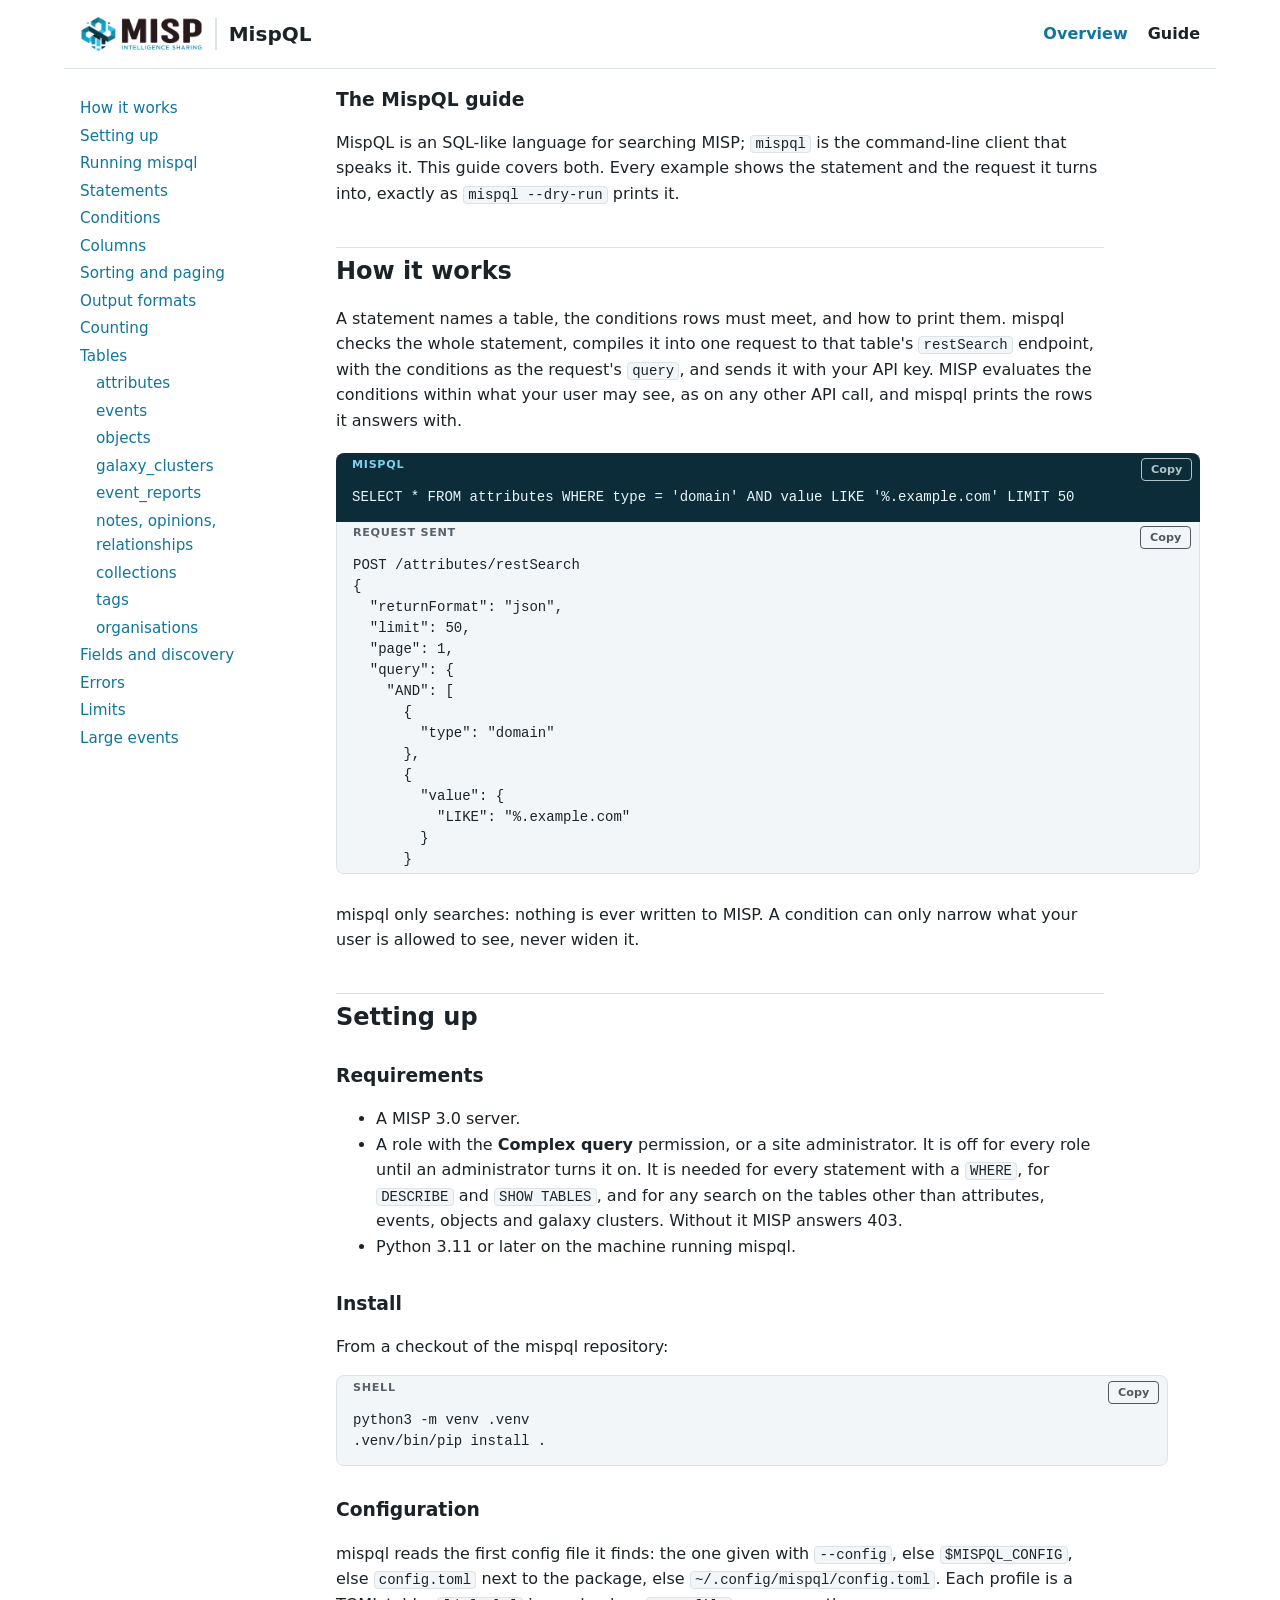
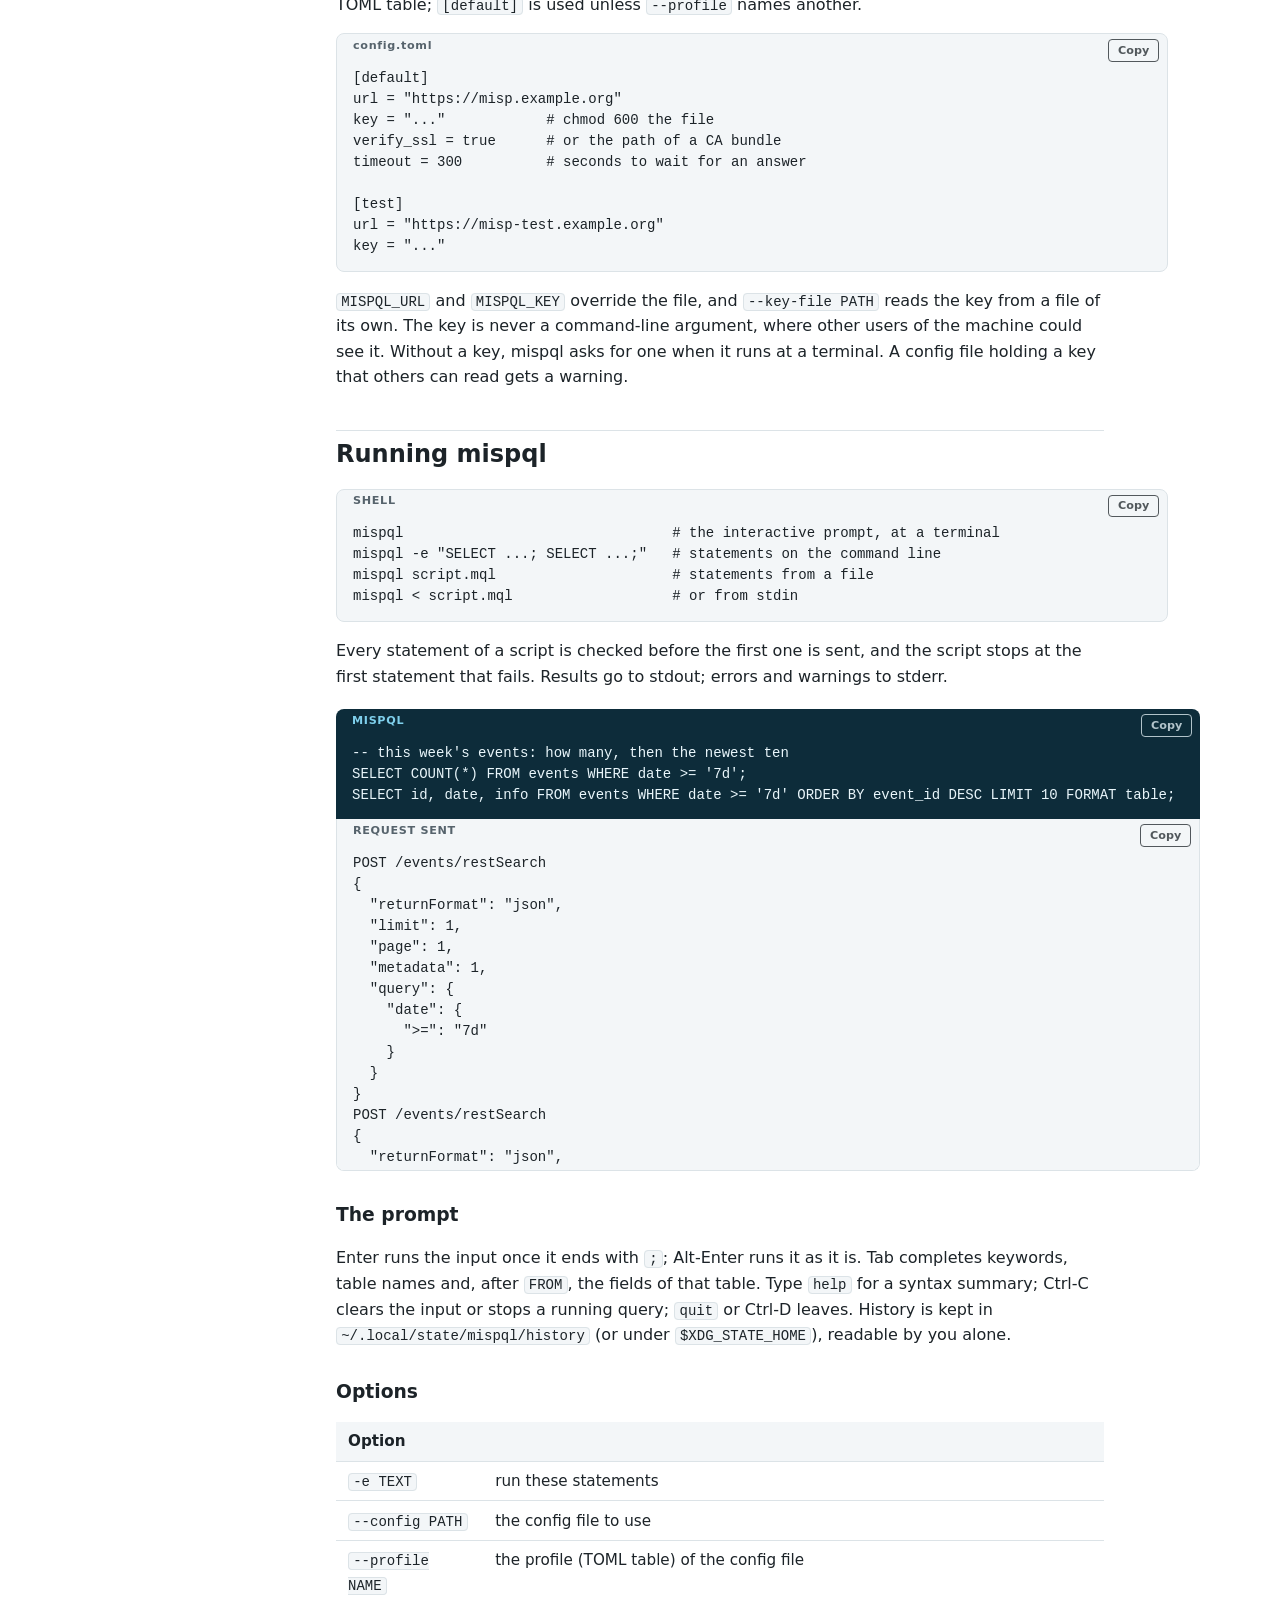
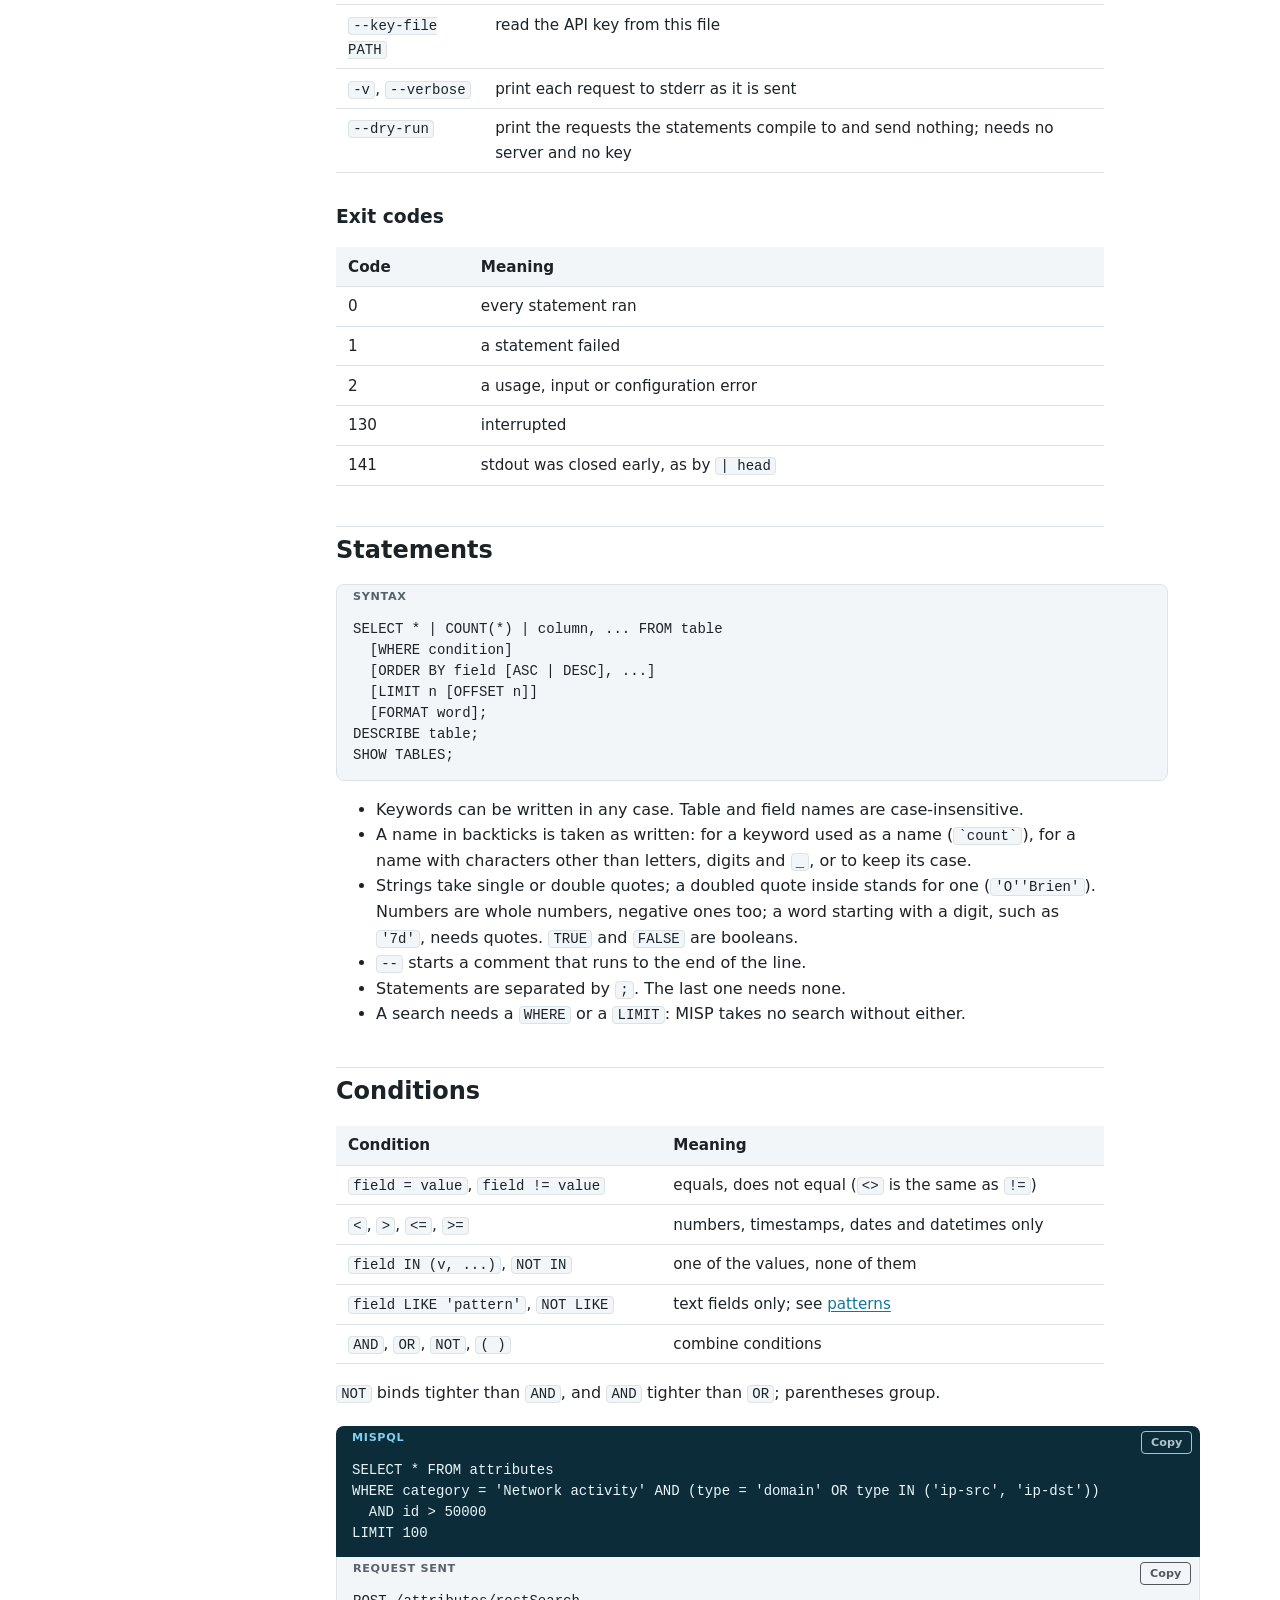
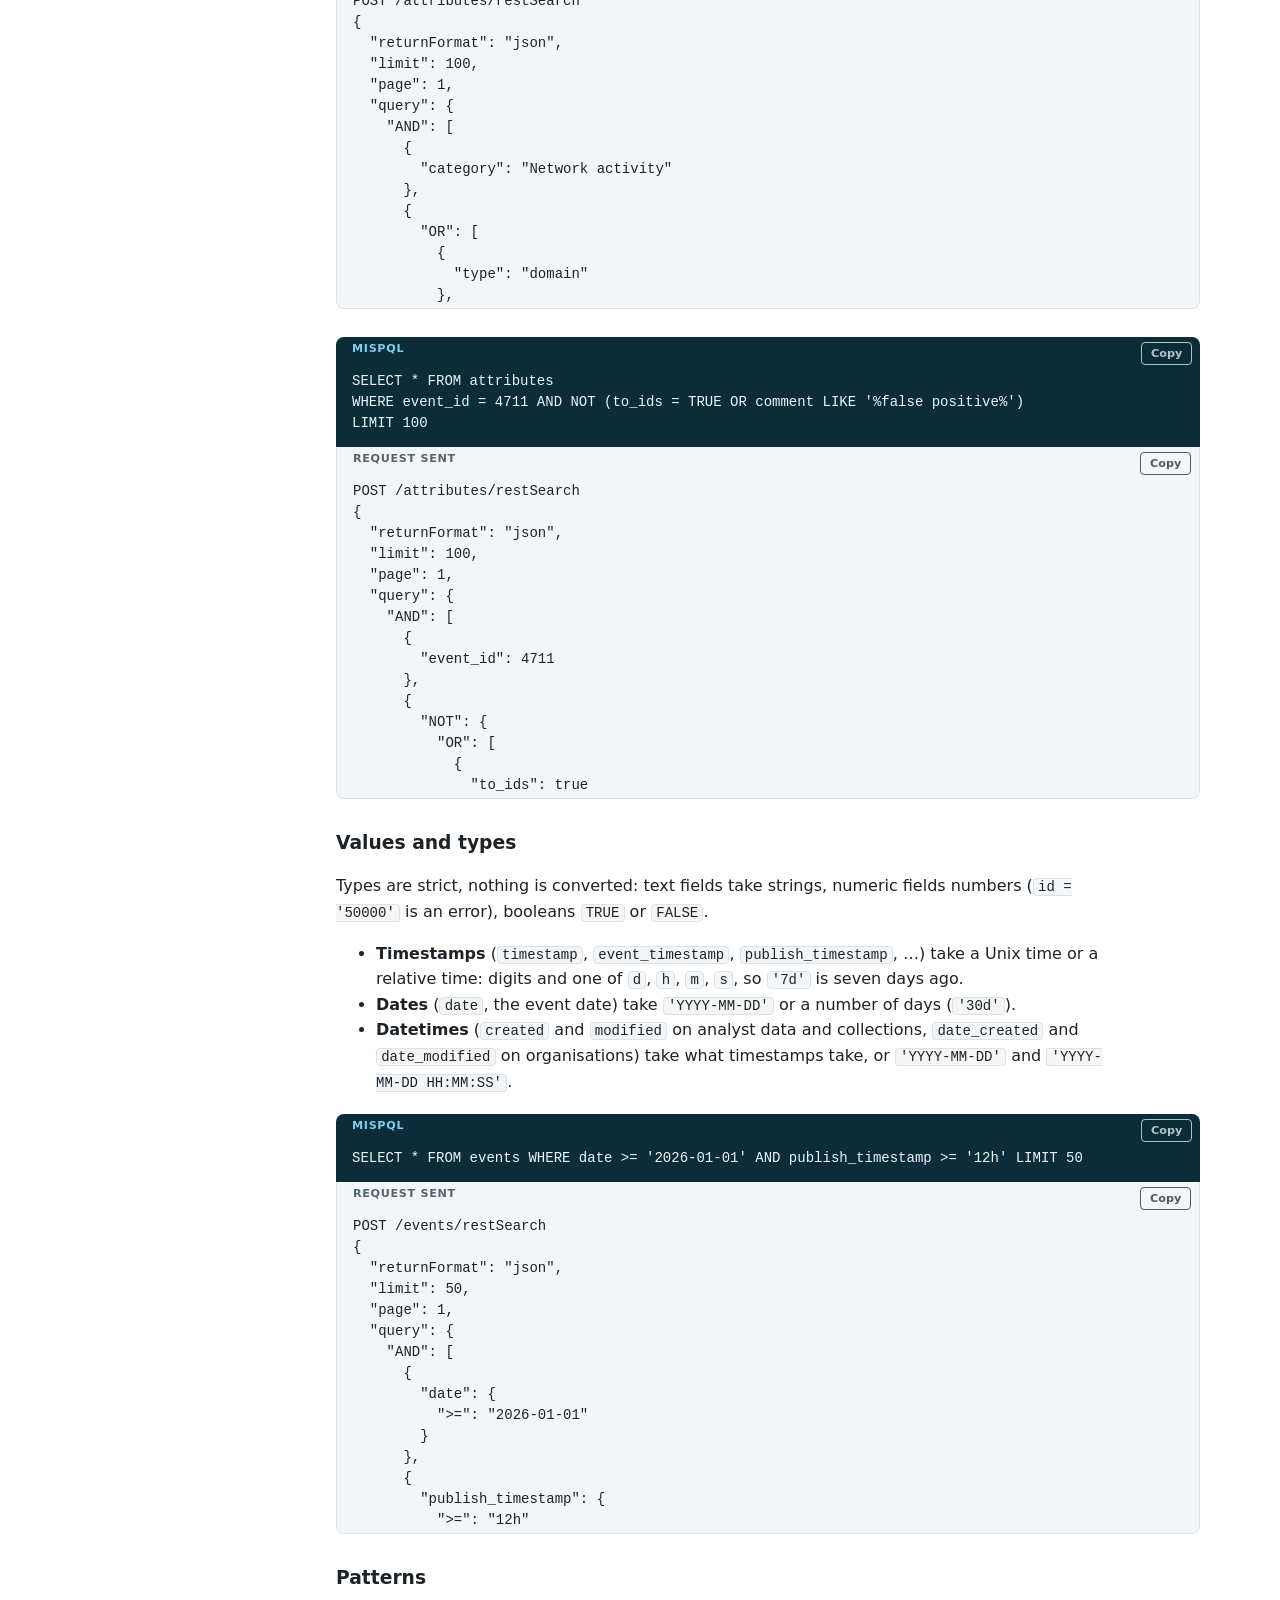
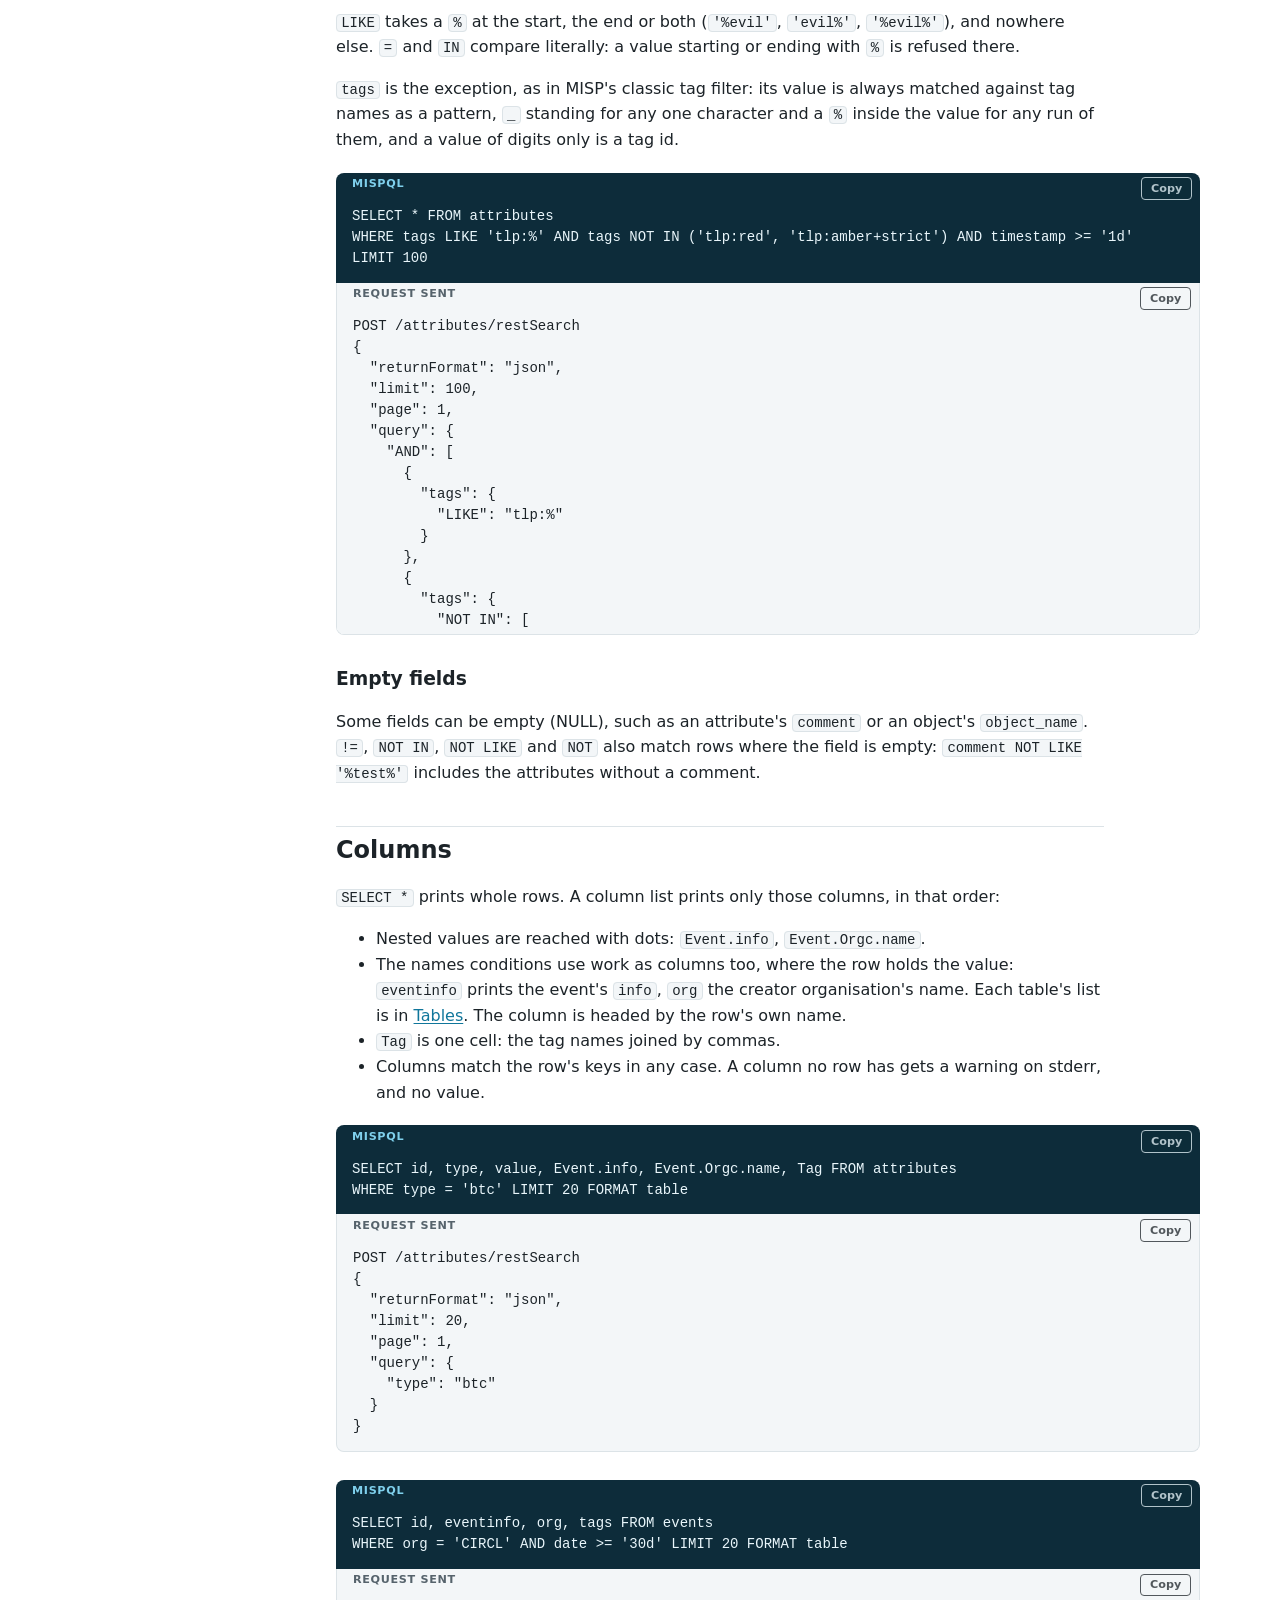
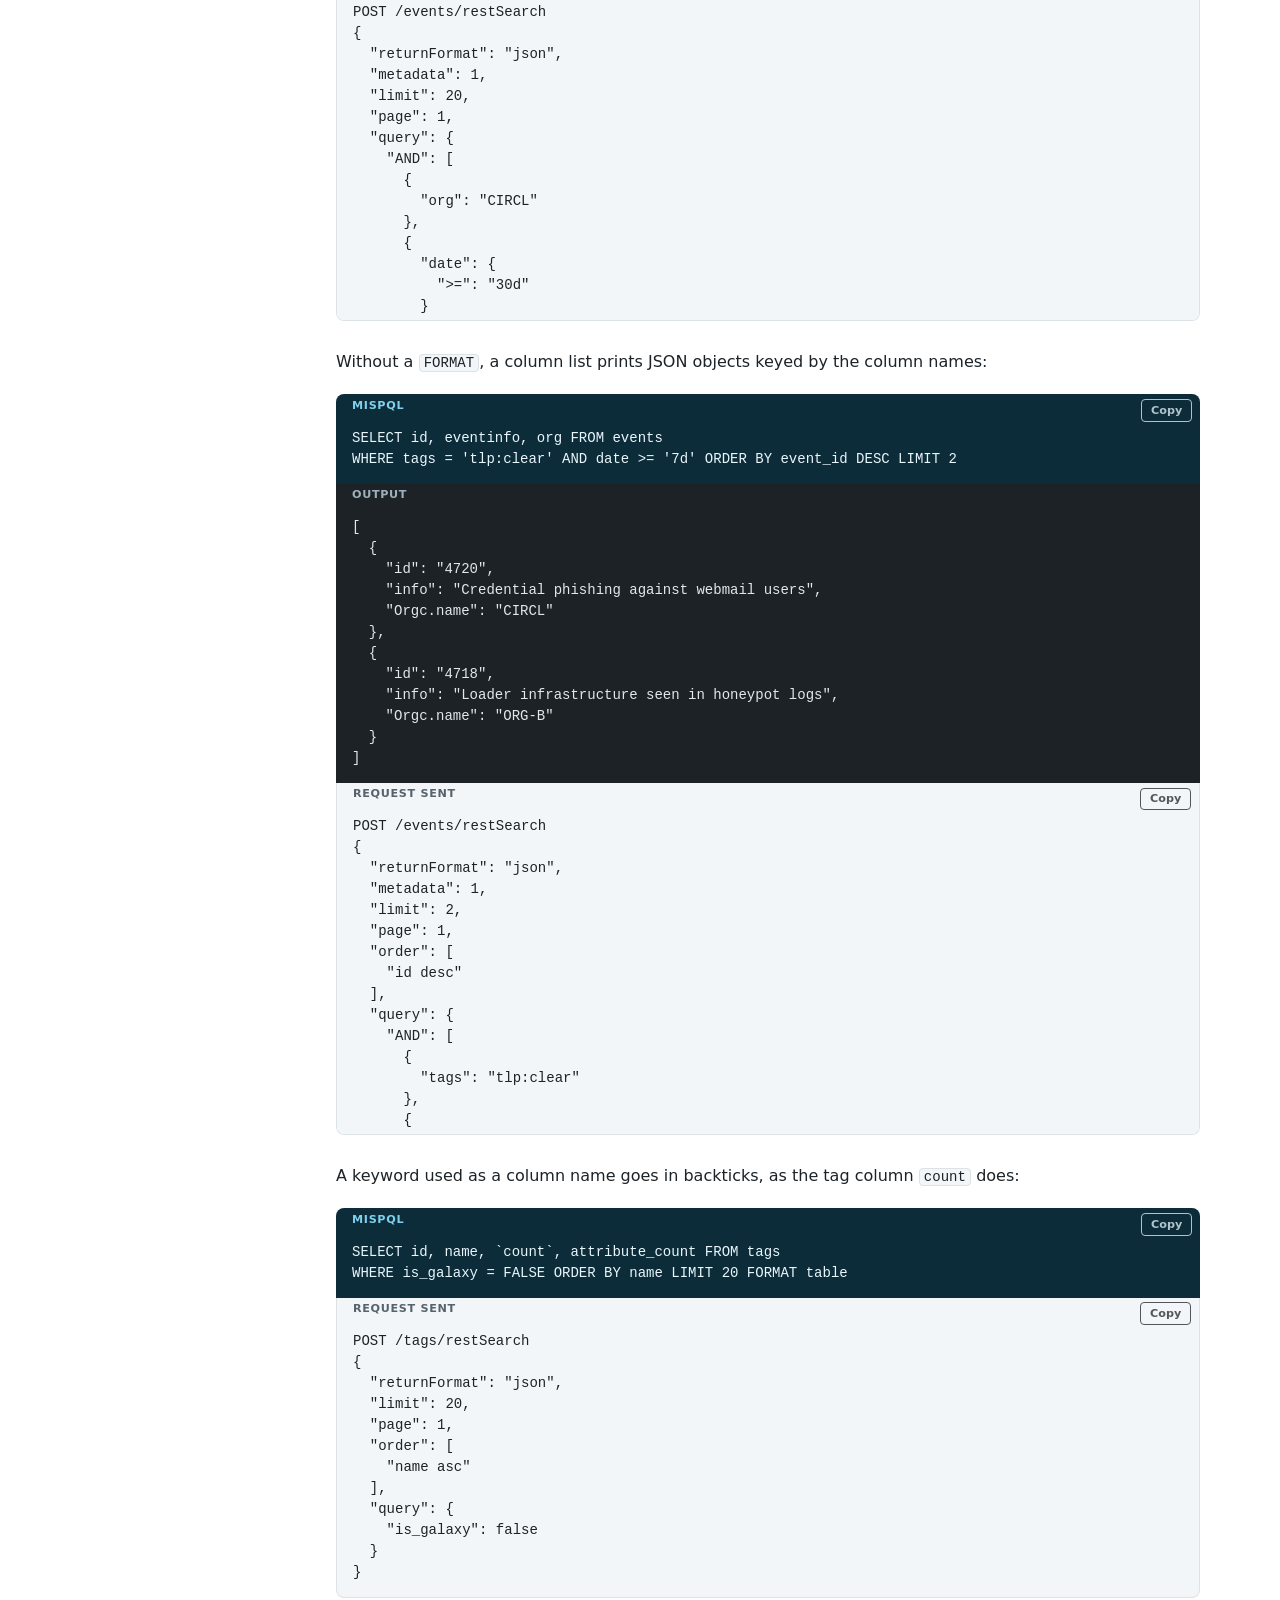
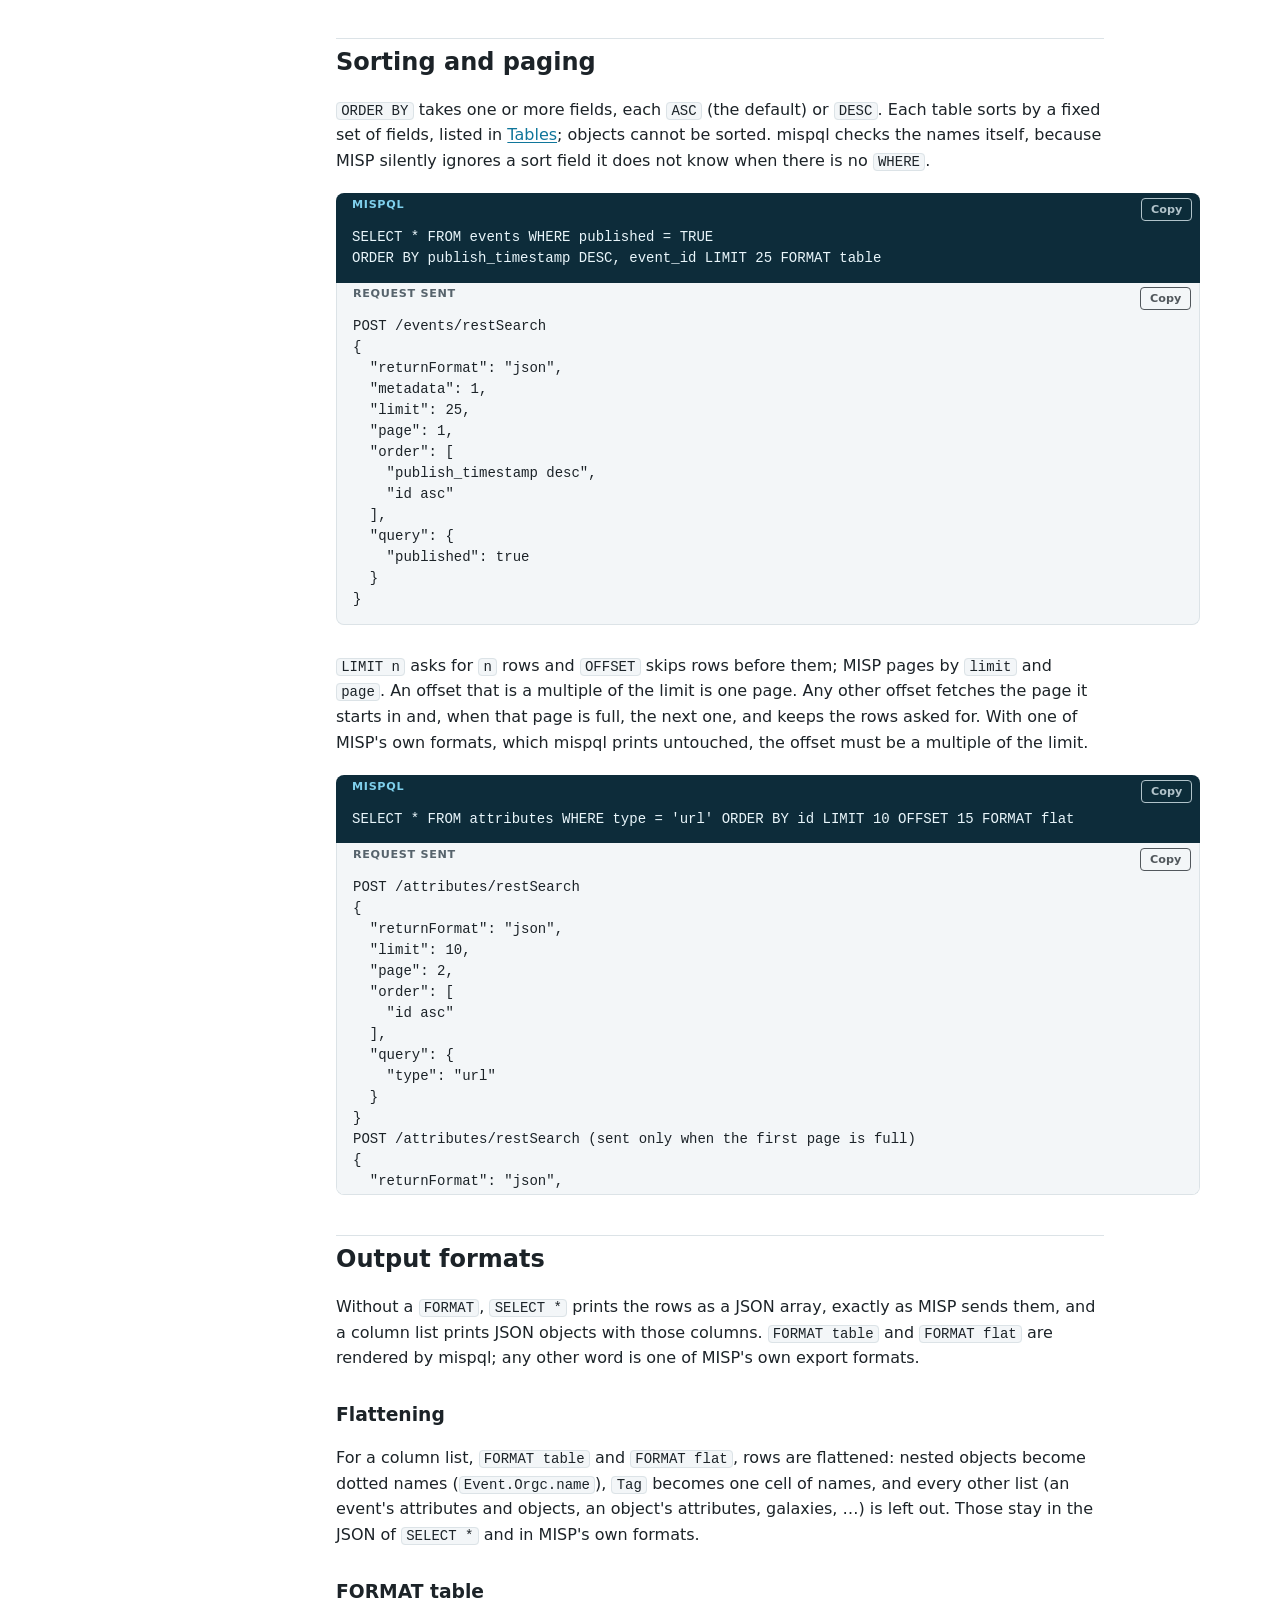
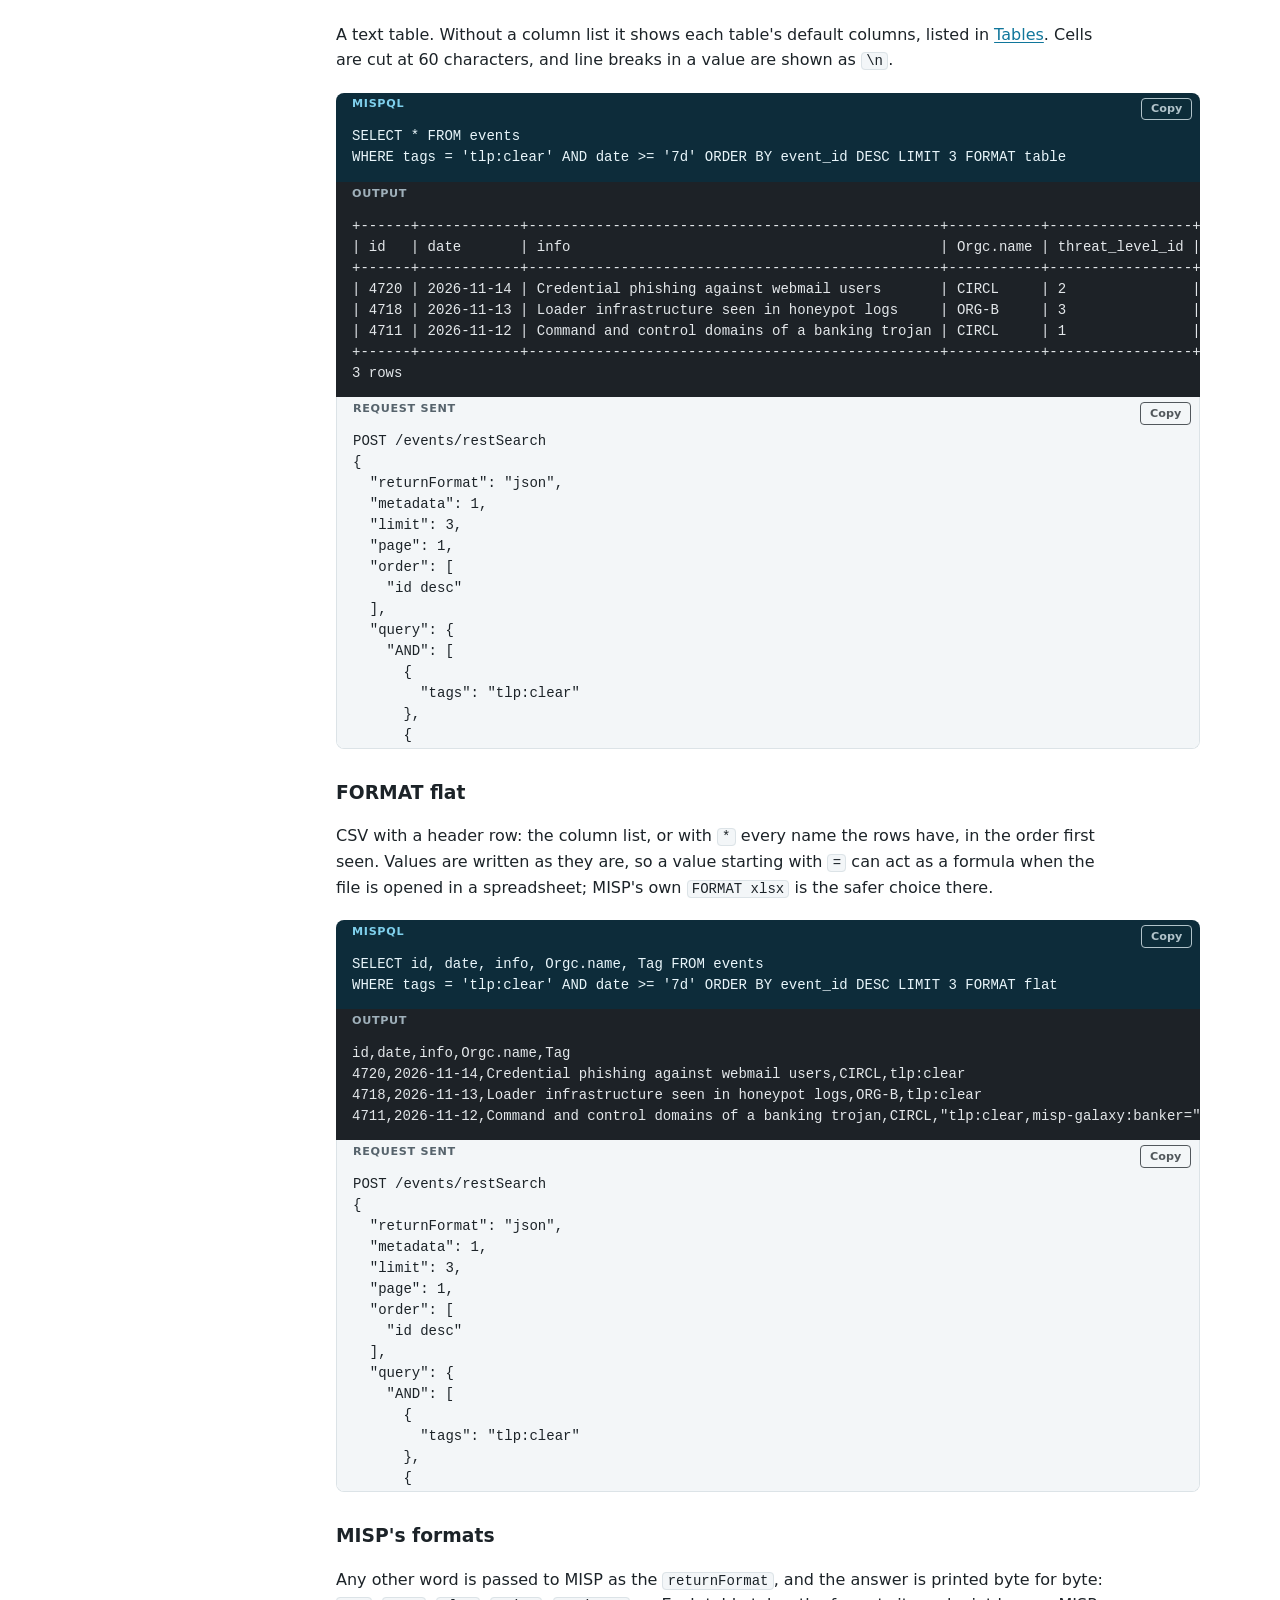
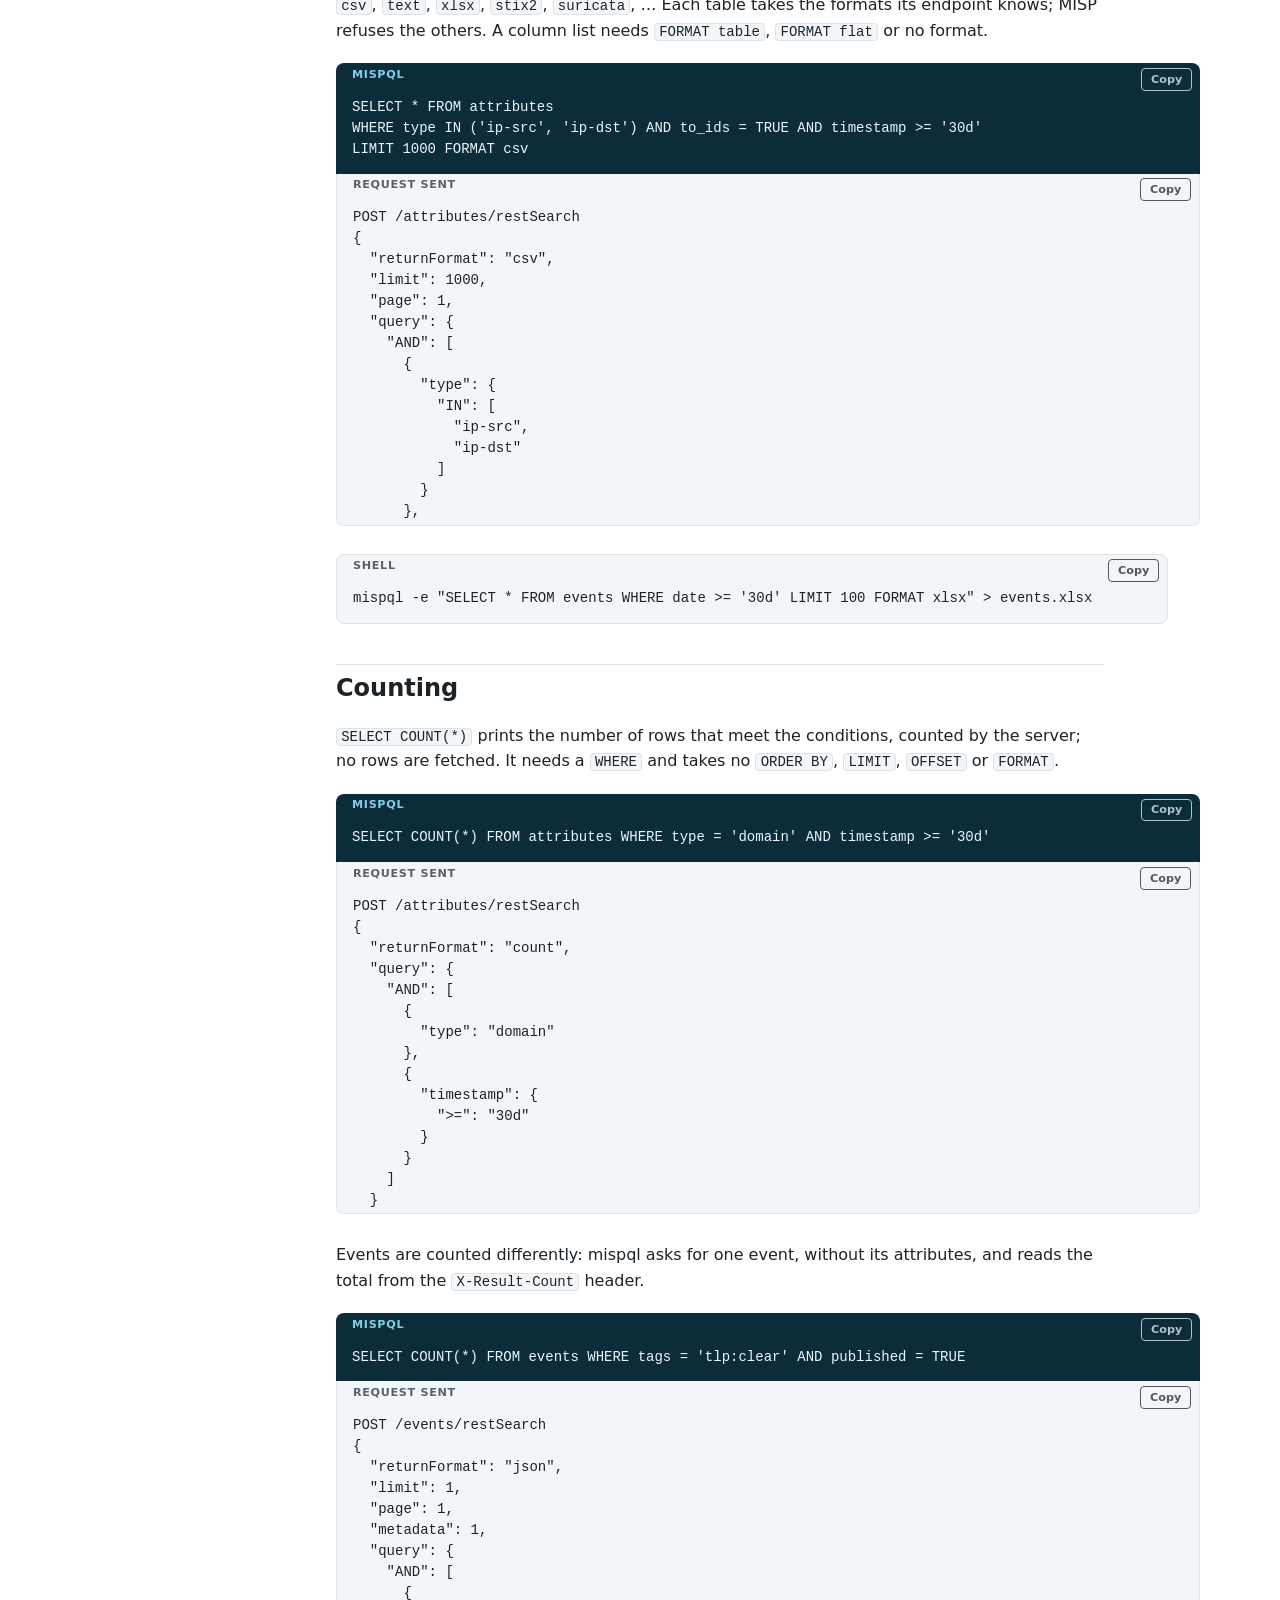
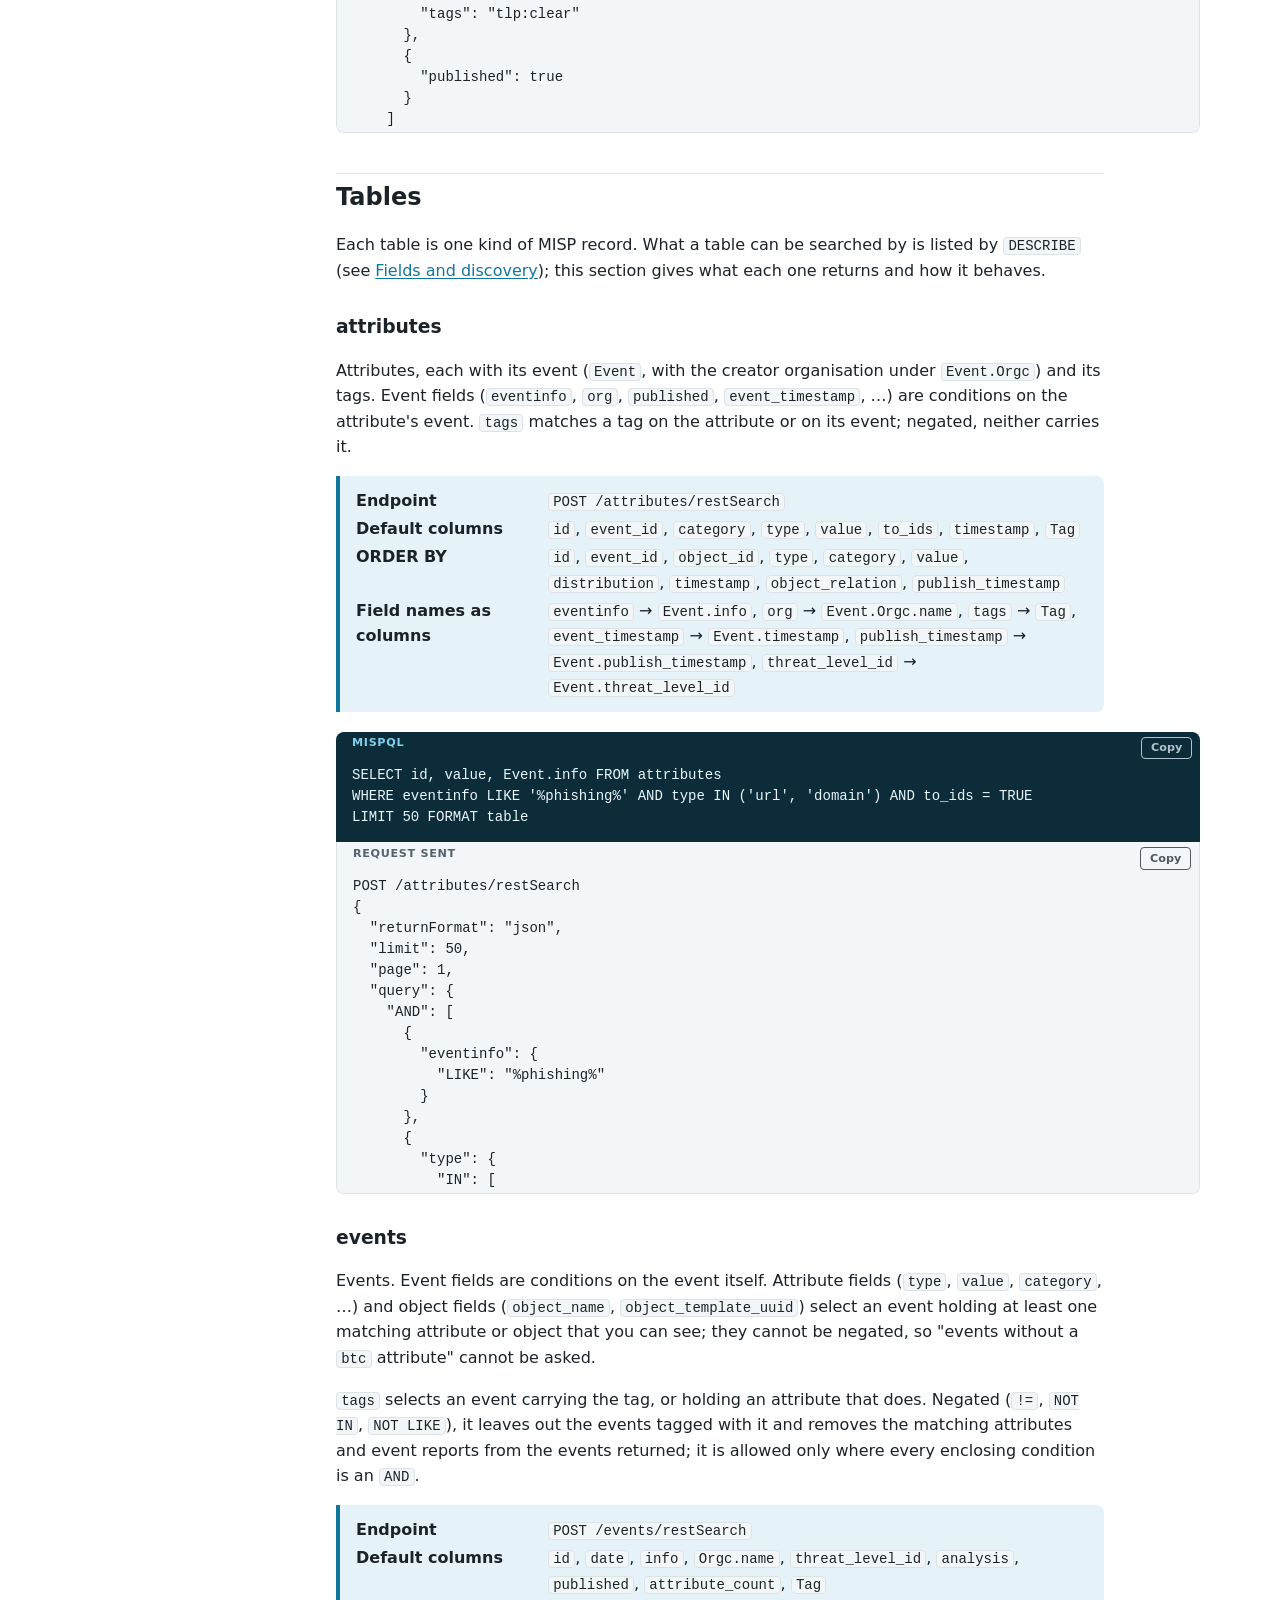
==== site/guide.html @ 82859a41 "new: [site] Product page and guide - site/: a product page and a guide with an example per feature a" ====
<!doctype html>
<html lang="en">
<head>
<meta charset="utf-8">
<meta name="viewport" content="width=device-width, initial-scale=1">
<title>MispQL guide</title>
<meta name="description" content="The MispQL language and the mispql command-line client: setup, statements, conditions, output formats and every table.">
<link rel="stylesheet" href="style.css">
<script src="copy.js" defer></script>
</head>
<body>
<header class="site">
  <a class="brand" href="index.html">
    <picture>
      <source srcset="misp-logo-dark.png" media="(prefers-color-scheme: dark)">
      <img src="misp-logo.png" alt="MISP" width="123" height="36">
    </picture>
    <span>MispQL</span>
  </a>
  <nav><a href="index.html">Overview</a><a href="guide.html" aria-current="page">Guide</a></nav>
</header>
<main class="guide">
<nav class="toc" aria-label="Contents">
  <ol>
    <li><a href="#how">How it works</a></li>
    <li><a href="#setup">Setting up</a></li>
    <li><a href="#running">Running mispql</a></li>
    <li><a href="#statements">Statements</a></li>
    <li><a href="#conditions">Conditions</a></li>
    <li><a href="#columns">Columns</a></li>
    <li><a href="#sorting">Sorting and paging</a></li>
    <li><a href="#formats">Output formats</a></li>
    <li><a href="#counting">Counting</a></li>
    <li><a href="#tables">Tables</a>
      <ol>
        <li><a href="#table-attributes">attributes</a></li>
        <li><a href="#table-events">events</a></li>
        <li><a href="#table-objects">objects</a></li>
        <li><a href="#table-galaxy_clusters">galaxy_clusters</a></li>
        <li><a href="#table-event_reports">event_reports</a></li>
        <li><a href="#table-notes">notes, opinions, relationships</a></li>
        <li><a href="#table-collections">collections</a></li>
        <li><a href="#table-tags">tags</a></li>
        <li><a href="#table-organisations">organisations</a></li>
      </ol>
    </li>
    <li><a href="#discovery">Fields and discovery</a></li>
    <li><a href="#errors">Errors</a></li>
    <li><a href="#limits">Limits</a></li>
    <li><a href="#large">Large events</a></li>
  </ol>
</nav>
<article>
<section class="prose">
<h1>The MispQL guide</h1>
<p>MispQL is an SQL-like language for searching MISP; <code>mispql</code> is the command-line
client that speaks it. This guide covers both. Every example shows the statement and the
request it turns into, exactly as <code>mispql --dry-run</code> prints it.</p>

<h2 id="how">How it works</h2>
<p>A statement names a table, the conditions rows must meet, and how to print them. mispql
checks the whole statement, compiles it into one request to that table's
<code>restSearch</code> endpoint, with the conditions as the request's <code>query</code>,
and sends it with your API key. MISP evaluates the conditions within what your user may see,
as on any other API call, and mispql prints the rows it answers with.</p>
</section>

<div class="example">
<pre class="mql"><code>SELECT * FROM attributes WHERE type = 'domain' AND value LIKE '%.example.com' LIMIT 50</code></pre>
<pre class="request"><code>POST /attributes/restSearch
{
  "returnFormat": "json",
  "limit": 50,
  "page": 1,
  "query": {
    "AND": [
      {
        "type": "domain"
      },
      {
        "value": {
          "LIKE": "%.example.com"
        }
      }
    ]
  }
}</code></pre>
</div>

<section class="prose">
<p>mispql only searches: nothing is ever written to MISP. A condition can only narrow what
your user is allowed to see, never widen it.</p>

<h2 id="setup">Setting up</h2>
<h3 id="requirements">Requirements</h3>
<ul>
  <li>A MISP 3.0 server.</li>
  <li>A role with the <strong>Complex query</strong> permission, or a site administrator. It is
  off for every role until an administrator turns it on. It is needed for every statement with a
  <code>WHERE</code>, for <code>DESCRIBE</code> and <code>SHOW TABLES</code>, and for any search
  on the tables other than attributes, events, objects and galaxy clusters. Without it MISP
  answers 403.</li>
  <li>Python 3.11 or later on the machine running mispql.</li>
</ul>

<h3 id="install">Install</h3>
<p>From a checkout of the mispql repository:</p>
</section>

<pre class="shell"><code>python3 -m venv .venv
.venv/bin/pip install .</code></pre>

<section class="prose">
<h3 id="config">Configuration</h3>
<p>mispql reads the first config file it finds: the one given with <code>--config</code>, else
<code>$MISPQL_CONFIG</code>, else <code>config.toml</code> next to the package, else
<code>~/.config/mispql/config.toml</code>. Each profile is a TOML table; <code>[default]</code>
is used unless <code>--profile</code> names another.</p>
</section>

<pre class="config"><code>[default]
url = "https://misp.example.org"
key = "..."            # chmod 600 the file
verify_ssl = true      # or the path of a CA bundle
timeout = 300          # seconds to wait for an answer

[test]
url = "https://misp-test.example.org"
key = "..."</code></pre>

<section class="prose">
<p><code>MISPQL_URL</code> and <code>MISPQL_KEY</code> override the file, and
<code>--key-file PATH</code> reads the key from a file of its own. The key is never a
command-line argument, where other users of the machine could see it. Without a key, mispql
asks for one when it runs at a terminal. A config file holding a key that others can read
gets a warning.</p>

<h2 id="running">Running mispql</h2>
</section>

<pre class="shell"><code>mispql                                # the interactive prompt, at a terminal
mispql -e "SELECT ...; SELECT ...;"   # statements on the command line
mispql script.mql                     # statements from a file
mispql &lt; script.mql                   # or from stdin</code></pre>

<section class="prose">
<p>Every statement of a script is checked before the first one is sent, and the script stops
at the first statement that fails. Results go to stdout; errors and warnings to stderr.</p>
</section>

<div class="example">
<pre class="mql"><code>-- this week's events: how many, then the newest ten
SELECT COUNT(*) FROM events WHERE date &gt;= '7d';
SELECT id, date, info FROM events WHERE date &gt;= '7d' ORDER BY event_id DESC LIMIT 10 FORMAT table;</code></pre>
<pre class="request"><code>POST /events/restSearch
{
  "returnFormat": "json",
  "limit": 1,
  "page": 1,
  "metadata": 1,
  "query": {
    "date": {
      "&gt;=": "7d"
    }
  }
}
POST /events/restSearch
{
  "returnFormat": "json",
  "metadata": 1,
  "limit": 10,
  "page": 1,
  "order": [
    "id desc"
  ],
  "query": {
    "date": {
      "&gt;=": "7d"
    }
  }
}</code></pre>
</div>

<section class="prose">
<h3 id="prompt">The prompt</h3>
<p>Enter runs the input once it ends with <code>;</code>; Alt-Enter runs it as it is. Tab
completes keywords, table names and, after <code>FROM</code>, the fields of that table. Type
<code>help</code> for a syntax summary; Ctrl-C clears the input or stops a running query;
<code>quit</code> or Ctrl-D leaves. History is kept in
<code>~/.local/state/mispql/history</code> (or under <code>$XDG_STATE_HOME</code>), readable
by you alone.</p>

<h3 id="options">Options</h3>
<div class="scroll"><table>
  <tr><th>Option</th><th></th></tr>
  <tr><td><code>-e TEXT</code></td><td>run these statements</td></tr>
  <tr><td><code>--config PATH</code></td><td>the config file to use</td></tr>
  <tr><td><code>--profile NAME</code></td><td>the profile (TOML table) of the config file</td></tr>
  <tr><td><code>--key-file PATH</code></td><td>read the API key from this file</td></tr>
  <tr><td><code>-v</code>, <code>--verbose</code></td><td>print each request to stderr as it is sent</td></tr>
  <tr><td><code>--dry-run</code></td><td>print the requests the statements compile to and send nothing; needs no server and no key</td></tr>
</table></div>

<h3 id="exit-codes">Exit codes</h3>
<div class="scroll"><table>
  <tr><th>Code</th><th>Meaning</th></tr>
  <tr><td>0</td><td>every statement ran</td></tr>
  <tr><td>1</td><td>a statement failed</td></tr>
  <tr><td>2</td><td>a usage, input or configuration error</td></tr>
  <tr><td>130</td><td>interrupted</td></tr>
  <tr><td>141</td><td>stdout was closed early, as by <code>| head</code></td></tr>
</table></div>

<h2 id="statements">Statements</h2>
</section>

<pre class="syntax"><code>SELECT * | COUNT(*) | column, ... FROM table
  [WHERE condition]
  [ORDER BY field [ASC | DESC], ...]
  [LIMIT n [OFFSET n]]
  [FORMAT word];
DESCRIBE table;
SHOW TABLES;</code></pre>

<section class="prose">
<ul>
  <li>Keywords can be written in any case. Table and field names are case-insensitive.</li>
  <li>A name in backticks is taken as written: for a keyword used as a name
  (<code>`count`</code>), for a name with characters other than letters, digits and
  <code>_</code>, or to keep its case.</li>
  <li>Strings take single or double quotes; a doubled quote inside stands for one
  (<code>'O''Brien'</code>). Numbers are whole numbers, negative ones too; a word starting
  with a digit, such as <code>'7d'</code>, needs quotes. <code>TRUE</code> and
  <code>FALSE</code> are booleans.</li>
  <li><code>--</code> starts a comment that runs to the end of the line.</li>
  <li>Statements are separated by <code>;</code>. The last one needs none.</li>
  <li>A search needs a <code>WHERE</code> or a <code>LIMIT</code>: MISP takes no search without
  either.</li>
</ul>

<h2 id="conditions">Conditions</h2>
<div class="scroll"><table>
  <tr><th>Condition</th><th>Meaning</th></tr>
  <tr><td><code>field = value</code>, <code>field != value</code></td><td>equals, does not equal (<code>&lt;&gt;</code> is the same as <code>!=</code>)</td></tr>
  <tr><td><code>&lt;</code>, <code>&gt;</code>, <code>&lt;=</code>, <code>&gt;=</code></td><td>numbers, timestamps, dates and datetimes only</td></tr>
  <tr><td><code>field IN (v, ...)</code>, <code>NOT IN</code></td><td>one of the values, none of them</td></tr>
  <tr><td><code>field LIKE 'pattern'</code>, <code>NOT LIKE</code></td><td>text fields only; see <a href="#like">patterns</a></td></tr>
  <tr><td><code>AND</code>, <code>OR</code>, <code>NOT</code>, <code>( )</code></td><td>combine conditions</td></tr>
</table></div>
<p><code>NOT</code> binds tighter than <code>AND</code>, and <code>AND</code> tighter than
<code>OR</code>; parentheses group.</p>
</section>

<div class="example">
<pre class="mql"><code>SELECT * FROM attributes
WHERE category = 'Network activity' AND (type = 'domain' OR type IN ('ip-src', 'ip-dst'))
  AND id &gt; 50000
LIMIT 100</code></pre>
<pre class="request"><code>POST /attributes/restSearch
{
  "returnFormat": "json",
  "limit": 100,
  "page": 1,
  "query": {
    "AND": [
      {
        "category": "Network activity"
      },
      {
        "OR": [
          {
            "type": "domain"
          },
          {
            "type": {
              "IN": [
                "ip-src",
                "ip-dst"
              ]
            }
          }
        ]
      },
      {
        "id": {
          "&gt;": 50000
        }
      }
    ]
  }
}</code></pre>
</div>

<div class="example">
<pre class="mql"><code>SELECT * FROM attributes
WHERE event_id = 4711 AND NOT (to_ids = TRUE OR comment LIKE '%false positive%')
LIMIT 100</code></pre>
<pre class="request"><code>POST /attributes/restSearch
{
  "returnFormat": "json",
  "limit": 100,
  "page": 1,
  "query": {
    "AND": [
      {
        "event_id": 4711
      },
      {
        "NOT": {
          "OR": [
            {
              "to_ids": true
            },
            {
              "comment": {
                "LIKE": "%false positive%"
              }
            }
          ]
        }
      }
    ]
  }
}</code></pre>
</div>

<section class="prose">
<h3 id="types">Values and types</h3>
<p>Types are strict, nothing is converted: text fields take strings, numeric fields numbers
(<code>id = '50000'</code> is an error), booleans <code>TRUE</code> or <code>FALSE</code>.</p>
<ul>
  <li><strong>Timestamps</strong> (<code>timestamp</code>, <code>event_timestamp</code>,
  <code>publish_timestamp</code>, …) take a Unix time or a relative time: digits and one of
  <code>d</code>, <code>h</code>, <code>m</code>, <code>s</code>, so <code>'7d'</code> is
  seven days ago.</li>
  <li><strong>Dates</strong> (<code>date</code>, the event date) take <code>'YYYY-MM-DD'</code>
  or a number of days (<code>'30d'</code>).</li>
  <li><strong>Datetimes</strong> (<code>created</code> and <code>modified</code> on analyst
  data and collections, <code>date_created</code> and <code>date_modified</code> on
  organisations) take what timestamps take, or <code>'YYYY-MM-DD'</code> and
  <code>'YYYY-MM-DD HH:MM:SS'</code>.</li>
</ul>
</section>

<div class="example">
<pre class="mql"><code>SELECT * FROM events WHERE date &gt;= '2026-01-01' AND publish_timestamp &gt;= '12h' LIMIT 50</code></pre>
<pre class="request"><code>POST /events/restSearch
{
  "returnFormat": "json",
  "limit": 50,
  "page": 1,
  "query": {
    "AND": [
      {
        "date": {
          "&gt;=": "2026-01-01"
        }
      },
      {
        "publish_timestamp": {
          "&gt;=": "12h"
        }
      }
    ]
  }
}</code></pre>
</div>

<section class="prose">
<h3 id="like">Patterns</h3>
<p><code>LIKE</code> takes a <code>%</code> at the start, the end or both
(<code>'%evil'</code>, <code>'evil%'</code>, <code>'%evil%'</code>), and nowhere else.
<code>=</code> and <code>IN</code> compare literally: a value starting or ending with
<code>%</code> is refused there.</p>
<p><code>tags</code> is the exception, as in MISP's classic tag filter: its value is always
matched against tag names as a pattern, <code>_</code> standing for any one character and a
<code>%</code> inside the value for any run of them, and a value of digits only is a tag
id.</p>
</section>

<div class="example">
<pre class="mql"><code>SELECT * FROM attributes
WHERE tags LIKE 'tlp:%' AND tags NOT IN ('tlp:red', 'tlp:amber+strict') AND timestamp &gt;= '1d'
LIMIT 100</code></pre>
<pre class="request"><code>POST /attributes/restSearch
{
  "returnFormat": "json",
  "limit": 100,
  "page": 1,
  "query": {
    "AND": [
      {
        "tags": {
          "LIKE": "tlp:%"
        }
      },
      {
        "tags": {
          "NOT IN": [
            "tlp:red",
            "tlp:amber+strict"
          ]
        }
      },
      {
        "timestamp": {
          "&gt;=": "1d"
        }
      }
    ]
  }
}</code></pre>
</div>

<section class="prose">
<h3 id="null">Empty fields</h3>
<p>Some fields can be empty (NULL), such as an attribute's <code>comment</code> or an
object's <code>object_name</code>. <code>!=</code>, <code>NOT IN</code>, <code>NOT LIKE</code>
and <code>NOT</code> also match rows where the field is empty: <code>comment NOT LIKE
'%test%'</code> includes the attributes without a comment.</p>

<h2 id="columns">Columns</h2>
<p><code>SELECT *</code> prints whole rows. A column list prints only those columns, in that
order:</p>
<ul>
  <li>Nested values are reached with dots: <code>Event.info</code>,
  <code>Event.Orgc.name</code>.</li>
  <li>The names conditions use work as columns too, where the row holds the value:
  <code>eventinfo</code> prints the event's <code>info</code>, <code>org</code> the creator
  organisation's name. Each table's list is in <a href="#tables">Tables</a>. The column is
  headed by the row's own name.</li>
  <li><code>Tag</code> is one cell: the tag names joined by commas.</li>
  <li>Columns match the row's keys in any case. A column no row has gets a warning on stderr,
  and no value.</li>
</ul>
</section>

<div class="example">
<pre class="mql"><code>SELECT id, type, value, Event.info, Event.Orgc.name, Tag FROM attributes
WHERE type = 'btc' LIMIT 20 FORMAT table</code></pre>
<pre class="request"><code>POST /attributes/restSearch
{
  "returnFormat": "json",
  "limit": 20,
  "page": 1,
  "query": {
    "type": "btc"
  }
}</code></pre>
</div>

<div class="example">
<pre class="mql"><code>SELECT id, eventinfo, org, tags FROM events
WHERE org = 'CIRCL' AND date &gt;= '30d' LIMIT 20 FORMAT table</code></pre>
<pre class="request"><code>POST /events/restSearch
{
  "returnFormat": "json",
  "metadata": 1,
  "limit": 20,
  "page": 1,
  "query": {
    "AND": [
      {
        "org": "CIRCL"
      },
      {
        "date": {
          "&gt;=": "30d"
        }
      }
    ]
  }
}</code></pre>
</div>

<section class="prose">
<p>Without a <code>FORMAT</code>, a column list prints JSON objects keyed by the column
names:</p>
</section>

<div class="example" data-sample="events-columns">
<pre class="mql"><code>SELECT id, eventinfo, org FROM events
WHERE tags = 'tlp:clear' AND date &gt;= '7d' ORDER BY event_id DESC LIMIT 2</code></pre>
<pre class="output"><code>[
  {
    "id": "4720",
    "info": "Credential phishing against webmail users",
    "Orgc.name": "CIRCL"
  },
  {
    "id": "4718",
    "info": "Loader infrastructure seen in honeypot logs",
    "Orgc.name": "ORG-B"
  }
]</code></pre>
<pre class="request"><code>POST /events/restSearch
{
  "returnFormat": "json",
  "metadata": 1,
  "limit": 2,
  "page": 1,
  "order": [
    "id desc"
  ],
  "query": {
    "AND": [
      {
        "tags": "tlp:clear"
      },
      {
        "date": {
          "&gt;=": "7d"
        }
      }
    ]
  }
}</code></pre>
</div>

<section class="prose">
<p>A keyword used as a column name goes in backticks, as the tag column <code>count</code>
does:</p>
</section>

<div class="example">
<pre class="mql"><code>SELECT id, name, `count`, attribute_count FROM tags
WHERE is_galaxy = FALSE ORDER BY name LIMIT 20 FORMAT table</code></pre>
<pre class="request"><code>POST /tags/restSearch
{
  "returnFormat": "json",
  "limit": 20,
  "page": 1,
  "order": [
    "name asc"
  ],
  "query": {
    "is_galaxy": false
  }
}</code></pre>
</div>

<section class="prose">
<h2 id="sorting">Sorting and paging</h2>
<p><code>ORDER BY</code> takes one or more fields, each <code>ASC</code> (the default) or
<code>DESC</code>. Each table sorts by a fixed set of fields, listed in
<a href="#tables">Tables</a>; objects cannot be sorted. mispql checks the names itself,
because MISP silently ignores a sort field it does not know when there is no
<code>WHERE</code>.</p>
</section>

<div class="example">
<pre class="mql"><code>SELECT * FROM events WHERE published = TRUE
ORDER BY publish_timestamp DESC, event_id LIMIT 25 FORMAT table</code></pre>
<pre class="request"><code>POST /events/restSearch
{
  "returnFormat": "json",
  "metadata": 1,
  "limit": 25,
  "page": 1,
  "order": [
    "publish_timestamp desc",
    "id asc"
  ],
  "query": {
    "published": true
  }
}</code></pre>
</div>

<section class="prose">
<p><code>LIMIT n</code> asks for <code>n</code> rows and <code>OFFSET</code> skips rows
before them; MISP pages by <code>limit</code> and <code>page</code>. An offset that is a
multiple of the limit is one page. Any other offset fetches the page it starts in and, when
that page is full, the next one, and keeps the rows asked for. With one of MISP's own
formats, which mispql prints untouched, the offset must be a multiple of the limit.</p>
</section>

<div class="example">
<pre class="mql"><code>SELECT * FROM attributes WHERE type = 'url' ORDER BY id LIMIT 10 OFFSET 15 FORMAT flat</code></pre>
<pre class="request"><code>POST /attributes/restSearch
{
  "returnFormat": "json",
  "limit": 10,
  "page": 2,
  "order": [
    "id asc"
  ],
  "query": {
    "type": "url"
  }
}
POST /attributes/restSearch (sent only when the first page is full)
{
  "returnFormat": "json",
  "limit": 10,
  "page": 3,
  "order": [
    "id asc"
  ],
  "query": {
    "type": "url"
  }
}</code></pre>
</div>

<section class="prose">
<h2 id="formats">Output formats</h2>
<p>Without a <code>FORMAT</code>, <code>SELECT *</code> prints the rows as a JSON array,
exactly as MISP sends them, and a column list prints JSON objects with those columns.
<code>FORMAT table</code> and <code>FORMAT flat</code> are rendered by mispql; any other
word is one of MISP's own export formats.</p>

<h3 id="flattening">Flattening</h3>
<p>For a column list, <code>FORMAT table</code> and <code>FORMAT flat</code>, rows are
flattened: nested objects become dotted names (<code>Event.Orgc.name</code>), <code>Tag</code>
becomes one cell of names, and every other list (an event's attributes and objects, an
object's attributes, galaxies, …) is left out. Those stay in the JSON of <code>SELECT *</code>
and in MISP's own formats.</p>

<h3 id="format-table">FORMAT table</h3>
<p>A text table. Without a column list it shows each table's default columns, listed in
<a href="#tables">Tables</a>. Cells are cut at 60 characters, and line breaks in a value are
shown as <code>\n</code>.</p>
</section>

<div class="example" data-sample="events-table">
<pre class="mql"><code>SELECT * FROM events
WHERE tags = 'tlp:clear' AND date &gt;= '7d' ORDER BY event_id DESC LIMIT 3 FORMAT table</code></pre>
<pre class="output"><code>+------+------------+-------------------------------------------------+-----------+-----------------+----------+-----------+-----------------+-------------------------------------+
| id   | date       | info                                            | Orgc.name | threat_level_id | analysis | published | attribute_count | Tag                                 |
+------+------------+-------------------------------------------------+-----------+-----------------+----------+-----------+-----------------+-------------------------------------+
| 4720 | 2026-11-14 | Credential phishing against webmail users       | CIRCL     | 2               | 1        | true      | 37              | tlp:clear                           |
| 4718 | 2026-11-13 | Loader infrastructure seen in honeypot logs     | ORG-B     | 3               | 2        | true      | 1204            | tlp:clear                           |
| 4711 | 2026-11-12 | Command and control domains of a banking trojan | CIRCL     | 1               | 2        | true      | 58              | tlp:clear,misp-galaxy:banker="Zeus" |
+------+------------+-------------------------------------------------+-----------+-----------------+----------+-----------+-----------------+-------------------------------------+
3 rows</code></pre>
<pre class="request"><code>POST /events/restSearch
{
  "returnFormat": "json",
  "metadata": 1,
  "limit": 3,
  "page": 1,
  "order": [
    "id desc"
  ],
  "query": {
    "AND": [
      {
        "tags": "tlp:clear"
      },
      {
        "date": {
          "&gt;=": "7d"
        }
      }
    ]
  }
}</code></pre>
</div>

<section class="prose">
<h3 id="format-flat">FORMAT flat</h3>
<p>CSV with a header row: the column list, or with <code>*</code> every name the rows have,
in the order first seen. Values are written as they are, so a value starting with
<code>=</code> can act as a formula when the file is opened in a spreadsheet; MISP's own
<code>FORMAT xlsx</code> is the safer choice there.</p>
</section>

<div class="example" data-sample="events-flat">
<pre class="mql"><code>SELECT id, date, info, Orgc.name, Tag FROM events
WHERE tags = 'tlp:clear' AND date &gt;= '7d' ORDER BY event_id DESC LIMIT 3 FORMAT flat</code></pre>
<pre class="output"><code>id,date,info,Orgc.name,Tag
4720,2026-11-14,Credential phishing against webmail users,CIRCL,tlp:clear
4718,2026-11-13,Loader infrastructure seen in honeypot logs,ORG-B,tlp:clear
4711,2026-11-12,Command and control domains of a banking trojan,CIRCL,"tlp:clear,misp-galaxy:banker=""Zeus"""</code></pre>
<pre class="request"><code>POST /events/restSearch
{
  "returnFormat": "json",
  "metadata": 1,
  "limit": 3,
  "page": 1,
  "order": [
    "id desc"
  ],
  "query": {
    "AND": [
      {
        "tags": "tlp:clear"
      },
      {
        "date": {
          "&gt;=": "7d"
        }
      }
    ]
  }
}</code></pre>
</div>

<section class="prose">
<h3 id="misp-formats">MISP's formats</h3>
<p>Any other word is passed to MISP as the <code>returnFormat</code>, and the answer is
printed byte for byte: <code>csv</code>, <code>text</code>, <code>xlsx</code>,
<code>stix2</code>, <code>suricata</code>, … Each table takes the formats its endpoint
knows; MISP refuses the others. A column list needs <code>FORMAT table</code>,
<code>FORMAT flat</code> or no format.</p>
</section>

<div class="example">
<pre class="mql"><code>SELECT * FROM attributes
WHERE type IN ('ip-src', 'ip-dst') AND to_ids = TRUE AND timestamp &gt;= '30d'
LIMIT 1000 FORMAT csv</code></pre>
<pre class="request"><code>POST /attributes/restSearch
{
  "returnFormat": "csv",
  "limit": 1000,
  "page": 1,
  "query": {
    "AND": [
      {
        "type": {
          "IN": [
            "ip-src",
            "ip-dst"
          ]
        }
      },
      {
        "to_ids": true
      },
      {
        "timestamp": {
          "&gt;=": "30d"
        }
      }
    ]
  }
}</code></pre>
</div>

<pre class="shell"><code>mispql -e "SELECT * FROM events WHERE date &gt;= '30d' LIMIT 100 FORMAT xlsx" &gt; events.xlsx</code></pre>

<section class="prose">
<h2 id="counting">Counting</h2>
<p><code>SELECT COUNT(*)</code> prints the number of rows that meet the conditions, counted
by the server; no rows are fetched. It needs a <code>WHERE</code> and takes no
<code>ORDER BY</code>, <code>LIMIT</code>, <code>OFFSET</code> or <code>FORMAT</code>.</p>
</section>

<div class="example">
<pre class="mql"><code>SELECT COUNT(*) FROM attributes WHERE type = 'domain' AND timestamp &gt;= '30d'</code></pre>
<pre class="request"><code>POST /attributes/restSearch
{
  "returnFormat": "count",
  "query": {
    "AND": [
      {
        "type": "domain"
      },
      {
        "timestamp": {
          "&gt;=": "30d"
        }
      }
    ]
  }
}</code></pre>
</div>

<section class="prose">
<p>Events are counted differently: mispql asks for one event, without its attributes, and
reads the total from the <code>X-Result-Count</code> header.</p>
</section>

<div class="example">
<pre class="mql"><code>SELECT COUNT(*) FROM events WHERE tags = 'tlp:clear' AND published = TRUE</code></pre>
<pre class="request"><code>POST /events/restSearch
{
  "returnFormat": "json",
  "limit": 1,
  "page": 1,
  "metadata": 1,
  "query": {
    "AND": [
      {
        "tags": "tlp:clear"
      },
      {
        "published": true
      }
    ]
  }
}</code></pre>
</div>

<section class="prose">
<h2 id="tables">Tables</h2>
<p>Each table is one kind of MISP record. What a table can be searched by is listed by
<code>DESCRIBE</code> (see <a href="#discovery">Fields and discovery</a>); this section gives
what each one returns and how it behaves.</p>

<h3 id="table-attributes">attributes</h3>
<p>Attributes, each with its event (<code>Event</code>, with the creator organisation under
<code>Event.Orgc</code>) and its tags. Event fields (<code>eventinfo</code>,
<code>org</code>, <code>published</code>, <code>event_timestamp</code>, …) are conditions on
the attribute's event. <code>tags</code> matches a tag on the attribute or on its event;
negated, neither carries it.</p>
<dl class="facts" data-table="attributes">
  <dt>Endpoint</dt><dd data-fact="endpoint"><code>POST /attributes/restSearch</code></dd>
  <dt>Default columns</dt><dd data-fact="columns"><code>id</code>, <code>event_id</code>, <code>category</code>, <code>type</code>, <code>value</code>, <code>to_ids</code>, <code>timestamp</code>, <code>Tag</code></dd>
  <dt>ORDER BY</dt><dd data-fact="sortable"><code>id</code>, <code>event_id</code>, <code>object_id</code>, <code>type</code>, <code>category</code>, <code>value</code>, <code>distribution</code>, <code>timestamp</code>, <code>object_relation</code>, <code>publish_timestamp</code></dd>
  <dt>Field names as columns</dt><dd data-fact="aliases"><code>eventinfo</code> → <code>Event.info</code>, <code>org</code> → <code>Event.Orgc.name</code>, <code>tags</code> → <code>Tag</code>, <code>event_timestamp</code> → <code>Event.timestamp</code>, <code>publish_timestamp</code> → <code>Event.publish_timestamp</code>, <code>threat_level_id</code> → <code>Event.threat_level_id</code></dd>
</dl>
</section>

<div class="example">
<pre class="mql"><code>SELECT id, value, Event.info FROM attributes
WHERE eventinfo LIKE '%phishing%' AND type IN ('url', 'domain') AND to_ids = TRUE
LIMIT 50 FORMAT table</code></pre>
<pre class="request"><code>POST /attributes/restSearch
{
  "returnFormat": "json",
  "limit": 50,
  "page": 1,
  "query": {
    "AND": [
      {
        "eventinfo": {
          "LIKE": "%phishing%"
        }
      },
      {
        "type": {
          "IN": [
            "url",
            "domain"
          ]
        }
      },
      {
        "to_ids": true
      }
    ]
  }
}</code></pre>
</div>

<section class="prose">
<h3 id="table-events">events</h3>
<p>Events. Event fields are conditions on the event itself. Attribute fields
(<code>type</code>, <code>value</code>, <code>category</code>, …) and object fields
(<code>object_name</code>, <code>object_template_uuid</code>) select an event holding at
least one matching attribute or object that you can see; they cannot be negated, so "events
without a <code>btc</code> attribute" cannot be asked.</p>
<p><code>tags</code> selects an event carrying the tag, or holding an attribute that does.
Negated (<code>!=</code>, <code>NOT IN</code>, <code>NOT LIKE</code>), it leaves out the
events tagged with it and removes the matching attributes and event reports from the events
returned; it is allowed only where every enclosing condition is an <code>AND</code>.</p>
<dl class="facts" data-table="events">
  <dt>Endpoint</dt><dd data-fact="endpoint"><code>POST /events/restSearch</code></dd>
  <dt>Default columns</dt><dd data-fact="columns"><code>id</code>, <code>date</code>, <code>info</code>, <code>Orgc.name</code>, <code>threat_level_id</code>, <code>analysis</code>, <code>published</code>, <code>attribute_count</code>, <code>Tag</code></dd>
  <dt>ORDER BY</dt><dd data-fact="sortable"><code>id</code>, <code>event_id</code>, <code>eventinfo</code>, <code>analysis</code>, <code>threat_level_id</code>, <code>distribution</code>, <code>timestamp</code>, <code>event_timestamp</code>, <code>publish_timestamp</code></dd>
  <dt>Field names as columns</dt><dd data-fact="aliases"><code>event_id</code> → <code>id</code>, <code>eventinfo</code> → <code>info</code>, <code>org</code> → <code>Orgc.name</code>, <code>event_timestamp</code> → <code>timestamp</code>, <code>tags</code> → <code>Tag</code></dd>
</dl>
</section>

<div class="example">
<pre class="mql"><code>SELECT id, info, Orgc.name, attribute_count FROM events
WHERE value = '198.51.100.23' AND published = TRUE
ORDER BY event_id DESC LIMIT 20 FORMAT table</code></pre>
<pre class="request"><code>POST /events/restSearch
{
  "returnFormat": "json",
  "metadata": 1,
  "limit": 20,
  "page": 1,
  "order": [
    "id desc"
  ],
  "query": {
    "AND": [
      {
        "value": "198.51.100.23"
      },
      {
        "published": true
      }
    ]
  }
}</code></pre>
</div>

<section class="prose">
<h3 id="table-objects">objects</h3>
<p>Objects, each with the attributes of it you can see. Object and event fields can be
negated freely; attribute fields select an object holding a matching attribute and cannot be
negated, and <code>tags</code> works as on events. Objects cannot be sorted.</p>
<dl class="facts" data-table="objects">
  <dt>Endpoint</dt><dd data-fact="endpoint"><code>POST /objects/restSearch</code></dd>
  <dt>Default columns</dt><dd data-fact="columns"><code>id</code>, <code>event_id</code>, <code>name</code>, <code>meta-category</code>, <code>comment</code>, <code>timestamp</code></dd>
  <dt>ORDER BY</dt><dd data-fact="sortable">none</dd>
  <dt>Field names as columns</dt><dd data-fact="aliases"><code>object_id</code> → <code>id</code>, <code>object_name</code> → <code>name</code>, <code>object_template_uuid</code> → <code>template_uuid</code>, <code>orgc_id</code> → <code>Event.orgc_id</code></dd>
</dl>
</section>

<div class="example">
<pre class="mql"><code>SELECT id, event_id, name, comment FROM objects
WHERE object_name IN ('domain-ip', 'url') AND event_timestamp &gt;= '7d'
  AND value LIKE '%.example.com'
LIMIT 50 FORMAT table</code></pre>
<pre class="request"><code>POST /objects/restSearch
{
  "returnFormat": "json",
  "limit": 50,
  "page": 1,
  "query": {
    "AND": [
      {
        "object_name": {
          "IN": [
            "domain-ip",
            "url"
          ]
        }
      },
      {
        "event_timestamp": {
          "&gt;=": "7d"
        }
      },
      {
        "value": {
          "LIKE": "%.example.com"
        }
      }
    ]
  }
}</code></pre>
</div>

<section class="prose">
<h3 id="table-galaxy_clusters">galaxy_clusters</h3>
<p>Galaxy clusters, with their galaxy. Text fields compare without regard to case.
<code>galaxy_name</code>, <code>galaxy_namespace</code> and <code>galaxy_uuid</code> are
conditions on the cluster's galaxy; <code>org</code> is the creator organisation, by name or
uuid, and <code>'MISP'</code> selects the clusters the MISP project maintains.</p>
<p><code>meta.&lt;key&gt;</code> matches the cluster's own meta values under that key, such
as <code>meta.synonyms</code> or <code>meta.country</code>. A key with characters other
than letters, digits and <code>_</code> goes in backticks. A negated condition selects the
clusters with no such value, including those without the key.</p>
<dl class="facts" data-table="galaxy_clusters">
  <dt>Endpoint</dt><dd data-fact="endpoint"><code>POST /galaxy_clusters/restSearch</code></dd>
  <dt>Default columns</dt><dd data-fact="columns"><code>id</code>, <code>value</code>, <code>Galaxy.name</code>, <code>Orgc.name</code>, <code>distribution</code>, <code>default</code></dd>
  <dt>ORDER BY</dt><dd data-fact="sortable"><code>id</code>, <code>version</code>, <code>type</code>, <code>value</code>, <code>distribution</code>, <code>orgc_id</code>, <code>org_id</code>, <code>tag_name</code>, <code>galaxy_id</code></dd>
  <dt>Field names as columns</dt><dd data-fact="aliases"><code>org</code> → <code>Orgc.name</code>, <code>galaxy_uuid</code> → <code>Galaxy.uuid</code>, <code>galaxy_name</code> → <code>Galaxy.name</code>, <code>galaxy_namespace</code> → <code>Galaxy.namespace</code></dd>
</dl>
</section>

<div class="example">
<pre class="mql"><code>SELECT id, value, Galaxy.name FROM galaxy_clusters
WHERE org = 'MISP' AND meta.`cfr-suspected-victims` LIKE '%Ukraine%'
ORDER BY value LIMIT 50 FORMAT table</code></pre>
<pre class="request"><code>POST /galaxy_clusters/restSearch
{
  "returnFormat": "json",
  "limit": 50,
  "page": 1,
  "order": [
    "value asc"
  ],
  "query": {
    "AND": [
      {
        "org": "MISP"
      },
      {
        "meta.cfr-suspected-victims": {
          "LIKE": "%Ukraine%"
        }
      }
    ]
  }
}</code></pre>
</div>

<div class="example">
<pre class="mql"><code>SELECT COUNT(*) FROM galaxy_clusters
WHERE galaxy_namespace = 'mitre-attack' AND description LIKE '%credential%'</code></pre>
<pre class="request"><code>POST /galaxy_clusters/restSearch
{
  "returnFormat": "count",
  "query": {
    "AND": [
      {
        "galaxy_namespace": "mitre-attack"
      },
      {
        "description": {
          "LIKE": "%credential%"
        }
      }
    ]
  }
}</code></pre>
</div>

<section class="prose">
<h3 id="table-event_reports">event_reports</h3>
<p>Event reports, searched as children of their event: event fields use the same names as
on the other tables. <code>tags</code> matches a tag on the report or on its event. Deleted
reports are left out unless the conditions name <code>deleted</code>. A condition on
<code>content</code> reads the Markdown of every report you can see.</p>
<dl class="facts" data-table="event_reports">
  <dt>Endpoint</dt><dd data-fact="endpoint"><code>POST /event_reports/restSearch</code></dd>
  <dt>Default columns</dt><dd data-fact="columns"><code>id</code>, <code>event_id</code>, <code>name</code>, <code>Event.info</code>, <code>distribution</code>, <code>timestamp</code>, <code>Tag</code></dd>
  <dt>ORDER BY</dt><dd data-fact="sortable"><code>id</code>, <code>event_id</code>, <code>name</code>, <code>timestamp</code>, <code>distribution</code></dd>
  <dt>Field names as columns</dt><dd data-fact="aliases"><code>eventinfo</code> → <code>Event.info</code>, <code>org</code> → <code>Event.Orgc.name</code>, <code>org_id</code> → <code>Event.org_id</code>, <code>orgc_id</code> → <code>Event.orgc_id</code>, <code>date</code> → <code>Event.date</code>, <code>tags</code> → <code>Tag</code></dd>
</dl>
</section>

<div class="example">
<pre class="mql"><code>SELECT * FROM event_reports
WHERE tags = 'tlp:clear' AND published = TRUE AND date &gt;= '30d'
ORDER BY timestamp DESC LIMIT 20 FORMAT table</code></pre>
<pre class="request"><code>POST /event_reports/restSearch
{
  "returnFormat": "json",
  "limit": 20,
  "page": 1,
  "order": [
    "timestamp desc"
  ],
  "query": {
    "AND": [
      {
        "tags": "tlp:clear"
      },
      {
        "published": true
      },
      {
        "date": {
          "&gt;=": "30d"
        }
      }
    ]
  }
}</code></pre>
</div>

<section class="prose">
<h3 id="table-notes">notes, opinions, relationships</h3>
<p>Analyst data, one table per type. You see the records your organisation holds and those
shared with you. The record they are attached to is matched by its address only
(<code>object_type</code>, <code>object_uuid</code>, <code>object_sha256</code>), whether or
not you can see it. <code>created</code> and <code>modified</code> are datetimes in UTC.</p>
<h4>notes</h4>
<dl class="facts" data-table="notes">
  <dt>Endpoint</dt><dd data-fact="endpoint"><code>POST /analyst_data/restSearch/Note</code></dd>
  <dt>Default columns</dt><dd data-fact="columns"><code>id</code>, <code>object_type</code>, <code>object_uuid</code>, <code>note</code>, <code>authors</code>, <code>created</code></dd>
  <dt>ORDER BY</dt><dd data-fact="sortable"><code>id</code>, <code>created</code>, <code>modified</code>, <code>distribution</code></dd>
  <dt>Field names as columns</dt><dd data-fact="aliases"><code>org</code> → <code>Orgc.name</code></dd>
</dl>
</section>

<div class="example">
<pre class="mql"><code>SELECT * FROM notes WHERE object_type = 'Event' AND note LIKE '%ransomware%'
ORDER BY created DESC LIMIT 20 FORMAT table</code></pre>
<pre class="request"><code>POST /analyst_data/restSearch/Note
{
  "returnFormat": "json",
  "limit": 20,
  "page": 1,
  "order": [
    "created desc"
  ],
  "query": {
    "AND": [
      {
        "object_type": "Event"
      },
      {
        "note": {
          "LIKE": "%ransomware%"
        }
      }
    ]
  }
}</code></pre>
</div>

<h4 id="table-opinions" class="prose">opinions</h4>
<dl class="facts" data-table="opinions">
  <dt>Endpoint</dt><dd data-fact="endpoint"><code>POST /analyst_data/restSearch/Opinion</code></dd>
  <dt>Default columns</dt><dd data-fact="columns"><code>id</code>, <code>object_type</code>, <code>object_uuid</code>, <code>opinion</code>, <code>comment</code>, <code>authors</code></dd>
  <dt>ORDER BY</dt><dd data-fact="sortable"><code>id</code>, <code>created</code>, <code>modified</code>, <code>distribution</code>, <code>opinion</code></dd>
  <dt>Field names as columns</dt><dd data-fact="aliases"><code>org</code> → <code>Orgc.name</code></dd>
</dl>

<div class="example">
<pre class="mql"><code>SELECT * FROM opinions WHERE opinion &lt; 50 AND created &gt;= '2026-11-01'
ORDER BY opinion LIMIT 20 FORMAT table</code></pre>
<pre class="request"><code>POST /analyst_data/restSearch/Opinion
{
  "returnFormat": "json",
  "limit": 20,
  "page": 1,
  "order": [
    "opinion asc"
  ],
  "query": {
    "AND": [
      {
        "opinion": {
          "&lt;": 50
        }
      },
      {
        "created": {
          "&gt;=": "2026-11-01"
        }
      }
    ]
  }
}</code></pre>
</div>

<h4 id="table-relationships" class="prose">relationships</h4>
<dl class="facts" data-table="relationships">
  <dt>Endpoint</dt><dd data-fact="endpoint"><code>POST /analyst_data/restSearch/Relationship</code></dd>
  <dt>Default columns</dt><dd data-fact="columns"><code>id</code>, <code>object_type</code>, <code>object_uuid</code>, <code>relationship_type</code>, <code>related_object_type</code>, <code>related_object_uuid</code></dd>
  <dt>ORDER BY</dt><dd data-fact="sortable"><code>id</code>, <code>created</code>, <code>modified</code>, <code>distribution</code>, <code>relationship_type</code></dd>
  <dt>Field names as columns</dt><dd data-fact="aliases"><code>org</code> → <code>Orgc.name</code></dd>
</dl>

<div class="example">
<pre class="mql"><code>SELECT * FROM relationships
WHERE relationship_type = 'attributed-to' AND related_object_type = 'GalaxyCluster'
LIMIT 20 FORMAT table</code></pre>
<pre class="request"><code>POST /analyst_data/restSearch/Relationship
{
  "returnFormat": "json",
  "limit": 20,
  "page": 1,
  "query": {
    "AND": [
      {
        "relationship_type": "attributed-to"
      },
      {
        "related_object_type": "GalaxyCluster"
      }
    ]
  }
}</code></pre>
</div>

<section class="prose">
<h3 id="table-collections">collections</h3>
<p>Collections, each with its elements. An element field (<code>element_type</code>,
<code>element_uuid</code>, <code>element_sha256</code>, <code>element_description</code>)
matches when any element of the collection does; negated, it selects the collections with
no such element, the empty ones included. Elements are matched by their address and
description, whether or not you can see what they point at. <code>name</code>,
<code>type</code> and the descriptions compare without regard to case.</p>
<dl class="facts" data-table="collections">
  <dt>Endpoint</dt><dd data-fact="endpoint"><code>POST /collections/restSearch</code></dd>
  <dt>Default columns</dt><dd data-fact="columns"><code>id</code>, <code>name</code>, <code>type</code>, <code>Orgc.name</code>, <code>distribution</code>, <code>element_count</code>, <code>modified</code></dd>
  <dt>ORDER BY</dt><dd data-fact="sortable"><code>id</code>, <code>name</code>, <code>type</code>, <code>created</code>, <code>modified</code>, <code>distribution</code></dd>
  <dt>Field names as columns</dt><dd data-fact="aliases"><code>org</code> → <code>Orgc.name</code></dd>
</dl>
</section>

<div class="example">
<pre class="mql"><code>SELECT * FROM collections WHERE type = 'campaign' AND element_type = 'Event'
ORDER BY modified DESC LIMIT 20 FORMAT table</code></pre>
<pre class="request"><code>POST /collections/restSearch
{
  "returnFormat": "json",
  "limit": 20,
  "page": 1,
  "order": [
    "modified desc"
  ],
  "query": {
    "AND": [
      {
        "type": "campaign"
      },
      {
        "element_type": "Event"
      }
    ]
  }
}</code></pre>
</div>

<div class="example">
<pre class="mql"><code>-- collections with no elements at all
SELECT id, name FROM collections
WHERE element_type NOT IN ('Event', 'GalaxyCluster', 'Attribute', 'Object', 'AttributeValue')
LIMIT 50 FORMAT table</code></pre>
<pre class="request"><code>POST /collections/restSearch
{
  "returnFormat": "json",
  "limit": 50,
  "page": 1,
  "query": {
    "element_type": {
      "NOT IN": [
        "Event",
        "GalaxyCluster",
        "Attribute",
        "Object",
        "AttributeValue"
      ]
    }
  }
}</code></pre>
</div>

<section class="prose">
<h3 id="table-tags">tags</h3>
<p>Every tag on the instance, as MISP's tag index shows them, with how many events you can
see carry each one (<code>count</code>) and how many attributes do
(<code>attribute_count</code>); those counts cannot be searched or sorted on.
<code>name</code> compares without regard to case. <code>numerical_value</code> searches the
tag's own value, even where your settings override it.</p>
<dl class="facts" data-table="tags">
  <dt>Endpoint</dt><dd data-fact="endpoint"><code>POST /tags/restSearch</code></dd>
  <dt>Default columns</dt><dd data-fact="columns"><code>id</code>, <code>name</code>, <code>numerical_value</code>, <code>hide_tag</code>, <code>is_galaxy</code>, <code>count</code>, <code>attribute_count</code></dd>
  <dt>ORDER BY</dt><dd data-fact="sortable"><code>id</code>, <code>name</code>, <code>numerical_value</code></dd>
</dl>
</section>

<div class="example">
<pre class="mql"><code>SELECT * FROM tags
WHERE is_galaxy = TRUE AND hide_tag = FALSE AND name LIKE 'misp-galaxy:mitre-attack-pattern=%'
ORDER BY name LIMIT 20 FORMAT table</code></pre>
<pre class="request"><code>POST /tags/restSearch
{
  "returnFormat": "json",
  "limit": 20,
  "page": 1,
  "order": [
    "name asc"
  ],
  "query": {
    "AND": [
      {
        "is_galaxy": true
      },
      {
        "hide_tag": false
      },
      {
        "name": {
          "LIKE": "misp-galaxy:mitre-attack-pattern=%"
        }
      }
    ]
  }
}</code></pre>
</div>

<section class="prose">
<h3 id="table-organisations">organisations</h3>
<p>Every organisation, local and external, as MISP's organisation index shows them, with
its number of users. Text fields compare without regard to case. When the instance hides the
organisation index from your role, this table answers 403 as the index does.</p>
<dl class="facts" data-table="organisations">
  <dt>Endpoint</dt><dd data-fact="endpoint"><code>POST /organisations/restSearch</code></dd>
  <dt>Default columns</dt><dd data-fact="columns"><code>id</code>, <code>name</code>, <code>type</code>, <code>nationality</code>, <code>sector</code>, <code>local</code>, <code>user_count</code></dd>
  <dt>ORDER BY</dt><dd data-fact="sortable"><code>id</code>, <code>name</code>, <code>date_created</code>, <code>date_modified</code></dd>
</dl>
</section>

<div class="example">
<pre class="mql"><code>SELECT * FROM organisations WHERE name LIKE '%cert%' ORDER BY name LIMIT 50 FORMAT table</code></pre>
<pre class="request"><code>POST /organisations/restSearch
{
  "returnFormat": "json",
  "limit": 50,
  "page": 1,
  "order": [
    "name asc"
  ],
  "query": {
    "name": {
      "LIKE": "%cert%"
    }
  }
}</code></pre>
</div>

<section class="prose">
<h2 id="discovery">Fields and discovery</h2>
<p><code>SHOW TABLES</code> lists the tables you may query. <code>DESCRIBE</code> (or
<code>DESC</code>) asks the server for a table's fields, with each one's type, operators and
level (what it is matched against: the record itself, its event, its attributes, …), the
names <code>ORDER BY</code> takes, and the limits in effect. The prompt completes field names
from the same answer.</p>
</section>

<div class="example">
<pre class="mql"><code>DESCRIBE events</code></pre>
<pre class="request"><code>GET /events/queryDescribe</code></pre>
</div>

<div class="example">
<pre class="mql"><code>SHOW TABLES</code></pre>
<pre class="request"><code>GET /attributes/queryDescribe
GET /events/queryDescribe
GET /objects/queryDescribe
GET /galaxy_clusters/queryDescribe
GET /event_reports/queryDescribe
GET /analyst_data/queryDescribe/Note
GET /analyst_data/queryDescribe/Opinion
GET /analyst_data/queryDescribe/Relationship
GET /collections/queryDescribe
GET /tags/queryDescribe
GET /organisations/queryDescribe</code></pre>
</div>

<section class="prose">
<p>The full field reference, with each field's meaning, is in MISP's own documentation,
<code>docs/restsearch-complex-query.md</code> in the MISP repository.</p>

<h2 id="errors">Errors</h2>
<p>mispql checks a statement before sending it, and points at the text an error is
about:</p>
</section>

<div class="example" data-error="local">
<pre class="mql"><code>SELECT * FROM attributes WHERE type = domain LIMIT 10</code></pre>
<pre class="error"><code>ERROR 1:39: expected a value ('string', number, TRUE or FALSE), found domain (strings need quotes)
SELECT * FROM attributes WHERE type = domain LIMIT 10
                                      ^^^^^^</code></pre>
</div>

<section class="prose">
<p>What only the server can check (field names, operators per field, types) comes back from
MISP as an error per condition, which mispql places on the statement the same way:</p>
</section>

<div class="example" data-capture="event_negation">
<pre class="mql"><code>SELECT * FROM events WHERE event_id &gt; 0 AND (eventinfo = 'x' OR type != 'btc') LIMIT 1</code></pre>
<pre class="request"><code>POST /events/restSearch
{
  "returnFormat": "json",
  "limit": 1,
  "page": 1,
  "query": {
    "AND": [
      {
        "event_id": {
          "&gt;": 0
        }
      },
      {
        "OR": [
          {
            "eventinfo": "x"
          },
          {
            "type": {
              "!=": "btc"
            }
          }
        ]
      }
    ]
  }
}</code></pre>
<pre class="error"><code>ERROR 1:65: attribute and object fields cannot be negated when searching events
SELECT * FROM events WHERE event_id &gt; 0 AND (eventinfo = 'x' OR type != 'btc') LIMIT 1
                                                                ^^^^^^^^^^^^^</code></pre>
</div>

<section class="prose">
<h2 id="limits">Limits</h2>
<p>The server limits how large a set of conditions may be, before it touches the database.
These are the defaults; an administrator can change them, and <code>DESCRIBE</code> shows
the ones in effect.</p>
<div class="scroll"><table>
  <tr><th>Limit</th><th>Default</th><th>Of</th></tr>
  <tr><td><code>max_depth</code></td><td>5</td><td>nesting of <code>AND</code>, <code>OR</code> and <code>NOT</code></td></tr>
  <tr><td><code>max_nodes</code></td><td>50</td><td>conditions plus the <code>AND</code>, <code>OR</code> and <code>NOT</code> joining them</td></tr>
  <tr><td><code>max_list</code></td><td>100</td><td>values in one <code>IN</code> or <code>NOT IN</code></td></tr>
  <tr><td><code>max_value_length</code></td><td>1024</td><td>characters in one value</td></tr>
</table></div>

<h2 id="large">Large events</h2>
<p>An event can hold a million attributes. For a column list, <code>FORMAT table</code> and
<code>FORMAT flat</code> on events, mispql asks MISP for the events without their attributes,
objects and reports, which flattening would leave out anyway, so a large event costs no more
than a small one. <code>SELECT *</code> printed as JSON and MISP's own formats fetch whole
events: keep a <code>LIMIT</code> on those.</p>
<p>Conditions are cheapest when one of them is selective. An <code>OR</code> whose branches
share no index, a negated <code>tags</code>, or an attribute field matching a large share of
the attributes, such as a common <code>category</code>, is best combined with an
<code>AND</code> on <code>event_id</code>, a timestamp or another narrow condition.</p>
</section>
</article>
</main>
<footer>
  mispql is free software under the MIT licence.
  <a href="https://www.misp-project.org/">MISP</a> is an open source threat intelligence sharing platform.
</footer>
</body>
</html>
---- site/style.css ----
:root {
  --bg: #ffffff;
  --fg: #1c2328;
  --muted: #56636c;
  --line: #dce3e7;
  --accent: #10769b;
  --accent-soft: #e5f3f8;
  --panel: #f3f6f8;
  --mql-bg: #0d2c3a;
  --mql-fg: #e9f6fb;
  --mql-label: #7fd0ec;
  --out-bg: #1d2227;
  --out-fg: #e3e7ea;
  --error: #b42318;
  --error-soft: #fdf0ee;
  --mono: ui-monospace, SFMono-Regular, Menlo, Consolas, "Liberation Mono", monospace;
  --sans: system-ui, -apple-system, "Segoe UI", Roboto, "Helvetica Neue", Arial, sans-serif;
  color-scheme: light;
}

@media (prefers-color-scheme: dark) {
  :root {
    --bg: #11171b;
    --fg: #e4e9ec;
    --muted: #9aa8b1;
    --line: #2a353c;
    --accent: #5cc6ea;
    --accent-soft: #15303c;
    --panel: #182127;
    --mql-bg: #0a3445;
    --mql-fg: #e9f6fb;
    --mql-label: #7fd0ec;
    --out-bg: #0b0f12;
    --out-fg: #dfe5e8;
    --error: #ff8a7a;
    --error-soft: #2a1715;
    color-scheme: dark;
  }
}

*, *::before, *::after { box-sizing: border-box; }

html { -webkit-text-size-adjust: 100%; }

body {
  margin: 0;
  background: var(--bg);
  color: var(--fg);
  font: 16px/1.6 var(--sans);
}

a { color: var(--accent); text-underline-offset: 2px; }

code, pre { font-family: var(--mono); font-size: 0.875rem; }

:not(pre) > code {
  background: var(--panel);
  border: 1px solid var(--line);
  border-radius: 4px;
  padding: 0 0.3em;
  overflow-wrap: anywhere;
}

h1, h2, h3 { line-height: 1.25; }
h2 { margin-top: 2.5rem; padding-top: 0.5rem; border-top: 1px solid var(--line); }
h3 { margin-top: 2rem; }
h2[id], h3[id] { scroll-margin-top: 1rem; }

/* Header */

.site {
  display: flex;
  flex-wrap: wrap;
  align-items: center;
  justify-content: space-between;
  gap: 0.75rem 1.5rem;
  max-width: 72rem;
  margin: 0 auto;
  padding: 1rem 16px;
  border-bottom: 1px solid var(--line);
}

.brand {
  display: flex;
  align-items: center;
  gap: 0.75rem;
  color: var(--fg);
  text-decoration: none;
  font-weight: 700;
  font-size: 1.25rem;
}

.brand img { display: block; height: 36px; width: auto; }
.brand span { padding-left: 0.75rem; border-left: 2px solid var(--line); }

.site nav { display: flex; gap: 1.25rem; }
.site nav a { text-decoration: none; font-weight: 600; }
.site nav a[aria-current="page"] { color: var(--fg); }

/* Layout */

main {
  max-width: 72rem;
  margin: 0 auto;
  padding: 0 16px 4rem;
}

.prose { max-width: 48rem; }

.hero { padding: 2.5rem 0 1rem; max-width: 48rem; }
.hero h1 { font-size: clamp(2rem, 6vw, 3rem); margin: 0 0 1rem; }
.lead { font-size: 1.15rem; color: var(--muted); margin: 0; }

.grid {
  display: grid;
  grid-template-columns: repeat(auto-fit, minmax(15rem, 1fr));
  gap: 1rem;
  margin: 1.5rem 0;
}

.card {
  border: 1px solid var(--line);
  border-radius: 8px;
  padding: 1rem 1.25rem;
  background: var(--panel);
}

.card h3 { margin: 0 0 0.5rem; font-size: 1.05rem; }
.card p { margin: 0; color: var(--muted); }

.guide {
  display: grid;
  grid-template-columns: minmax(0, 1fr);
  gap: 2rem;
}

.toc { font-size: 0.95rem; padding-top: 1.5rem; }
.toc ol { list-style: none; margin: 0; padding: 0; }
.toc ol ol { padding-left: 1rem; }
.toc li { margin: 0.2rem 0; }
.toc a { text-decoration: none; }
.toc a:hover { text-decoration: underline; }

@media (max-width: 63.99rem) {
  .toc > ol { display: flex; flex-wrap: wrap; gap: 0.2rem 1.1rem; }
  .toc ol ol { display: none; }
}

@media (min-width: 64rem) {
  .guide { grid-template-columns: 14rem minmax(0, 1fr); }
  .toc { position: sticky; top: 0; align-self: start; max-height: 100vh; overflow-y: auto; }
}

/* Examples */

.example { margin: 1.25rem 0 1.75rem; max-width: 60rem; }

pre {
  position: relative;
  margin: 0;
  padding: 2.1rem 1rem 0.85rem;
  overflow-x: auto;
  line-height: 1.5;
  border-radius: 0;
}

pre::before {
  position: absolute;
  top: 0.35rem;
  left: 1rem;
  font: 600 0.7rem/1 var(--sans);
  letter-spacing: 0.06em;
  text-transform: uppercase;
}

pre.mql { background: var(--mql-bg); color: var(--mql-fg); border-radius: 8px 8px 0 0; }
pre.mql::before { content: "MispQL"; color: var(--mql-label); }

pre.request { background: var(--panel); border: 1px solid var(--line); border-top: 0; max-height: 22rem; }
pre.request::before { content: "Request sent"; color: var(--muted); }

pre.output { background: var(--out-bg); color: var(--out-fg); }
pre.output::before { content: "Output"; color: #9fb0ba; }

pre.error { background: var(--error-soft); color: var(--fg); border-left: 4px solid var(--error); }
pre.error::before { content: "Error"; color: var(--error); }

.example > pre:last-child { border-radius: 0 0 8px 8px; }
.example > pre:only-child { border-radius: 8px; }

pre.shell, pre.syntax, pre.config {
  background: var(--panel);
  border: 1px solid var(--line);
  border-radius: 8px;
  margin: 1rem 0;
  max-width: 52rem;
}

pre.shell::before { content: "Shell"; color: var(--muted); }
pre.syntax::before { content: "Syntax"; color: var(--muted); }
pre.config::before { content: "config.toml"; color: var(--muted); text-transform: none; }

button.copy {
  position: absolute;
  top: 0.3rem;
  right: 0.5rem;
  font: 600 0.7rem/1 var(--sans);
  padding: 0.3rem 0.55rem;
  border-radius: 4px;
  border: 1px solid currentColor;
  background: transparent;
  color: inherit;
  opacity: 0.75;
  cursor: pointer;
}

button.copy:hover, button.copy:focus-visible { opacity: 1; }

/* Tables and facts */

.scroll { overflow-x: auto; max-width: 52rem; margin: 1rem 0; }

table { border-collapse: collapse; width: 100%; font-size: 0.95rem; }
th, td { text-align: left; vertical-align: top; padding: 0.45rem 0.75rem; border-bottom: 1px solid var(--line); }
th { background: var(--panel); }

dl.facts {
  display: grid;
  grid-template-columns: minmax(0, 1fr);
  gap: 0.15rem 1rem;
  max-width: 52rem;
  margin: 1rem 0;
  padding: 0.75rem 1rem;
  border-left: 4px solid var(--accent);
  background: var(--accent-soft);
  border-radius: 0 8px 8px 0;
}

dl.facts dt { font-weight: 600; }
dl.facts dd { margin: 0 0 0.5rem; }

@media (min-width: 40rem) {
  dl.facts { grid-template-columns: 11rem minmax(0, 1fr); }
  dl.facts dd { margin: 0; }
}

.note { color: var(--muted); }

footer {
  max-width: 72rem;
  margin: 0 auto;
  padding: 1.5rem 16px 3rem;
  border-top: 1px solid var(--line);
  color: var(--muted);
  font-size: 0.9rem;
}
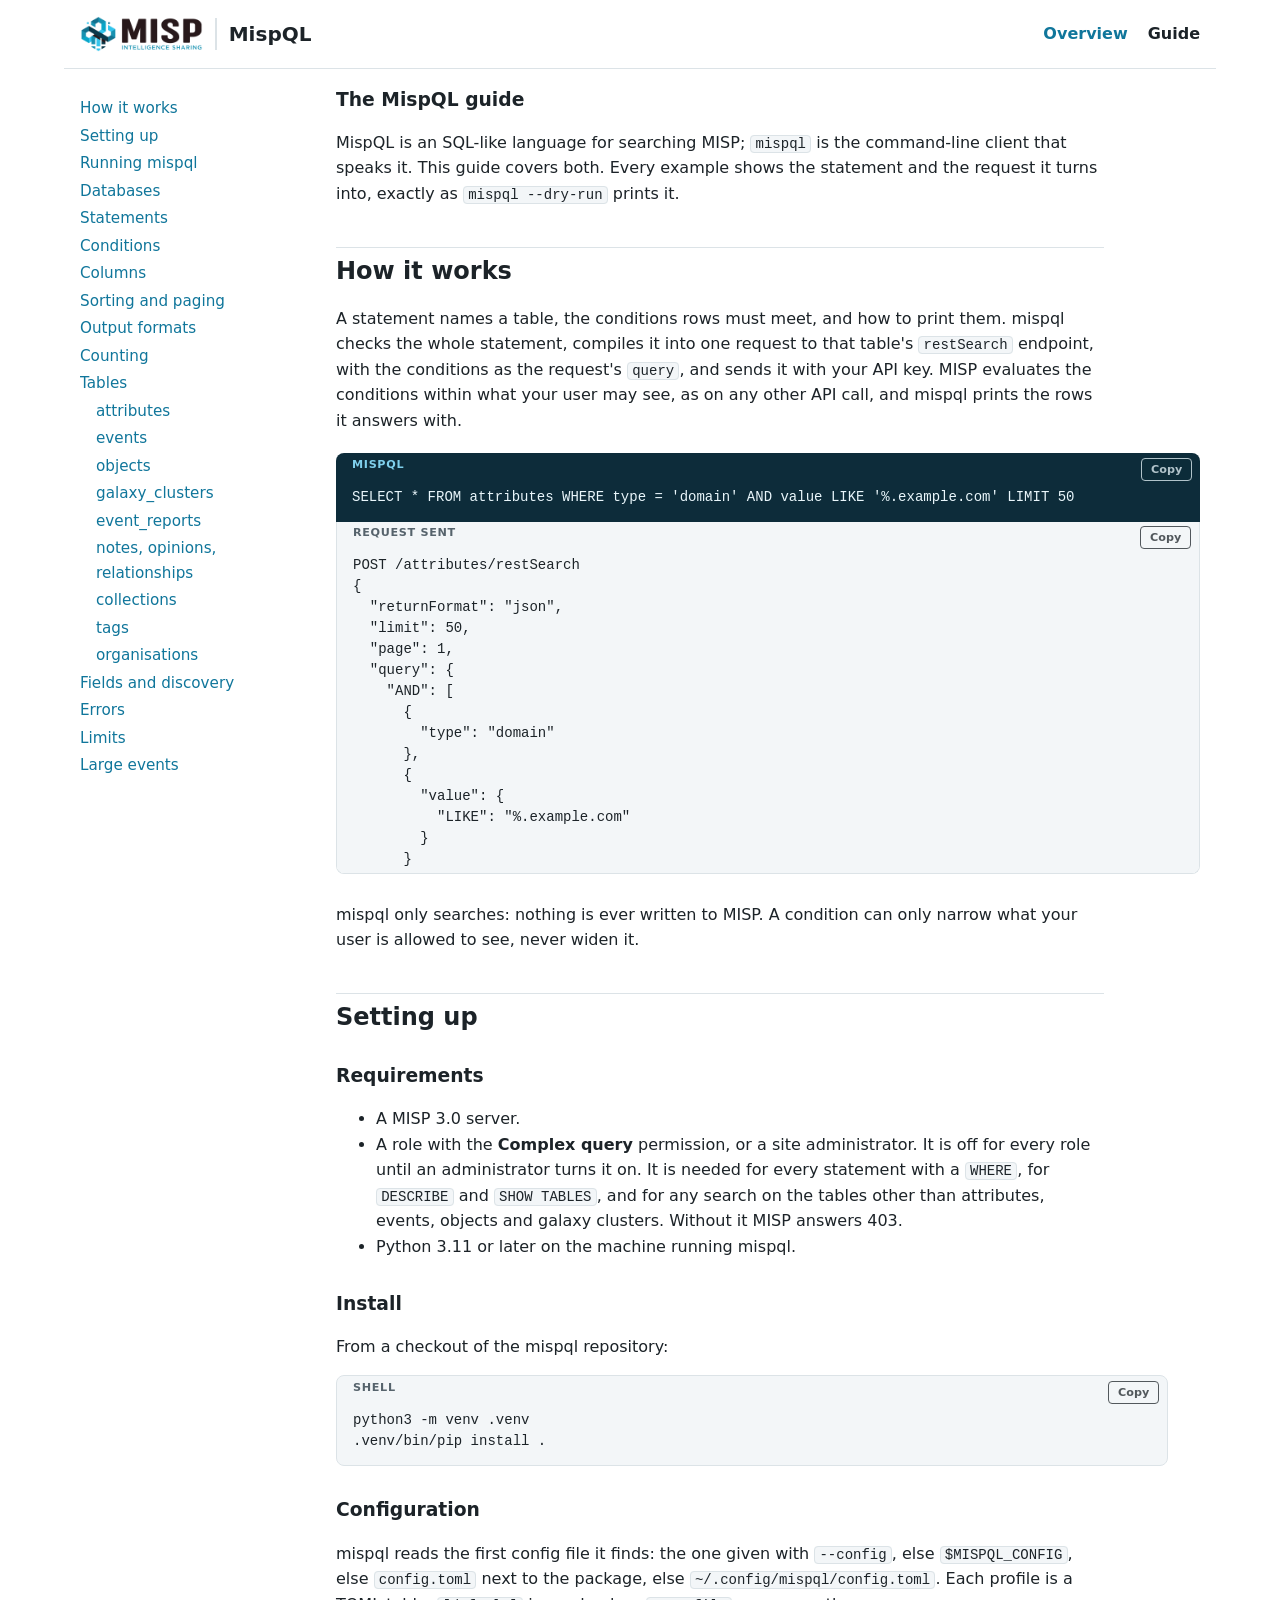
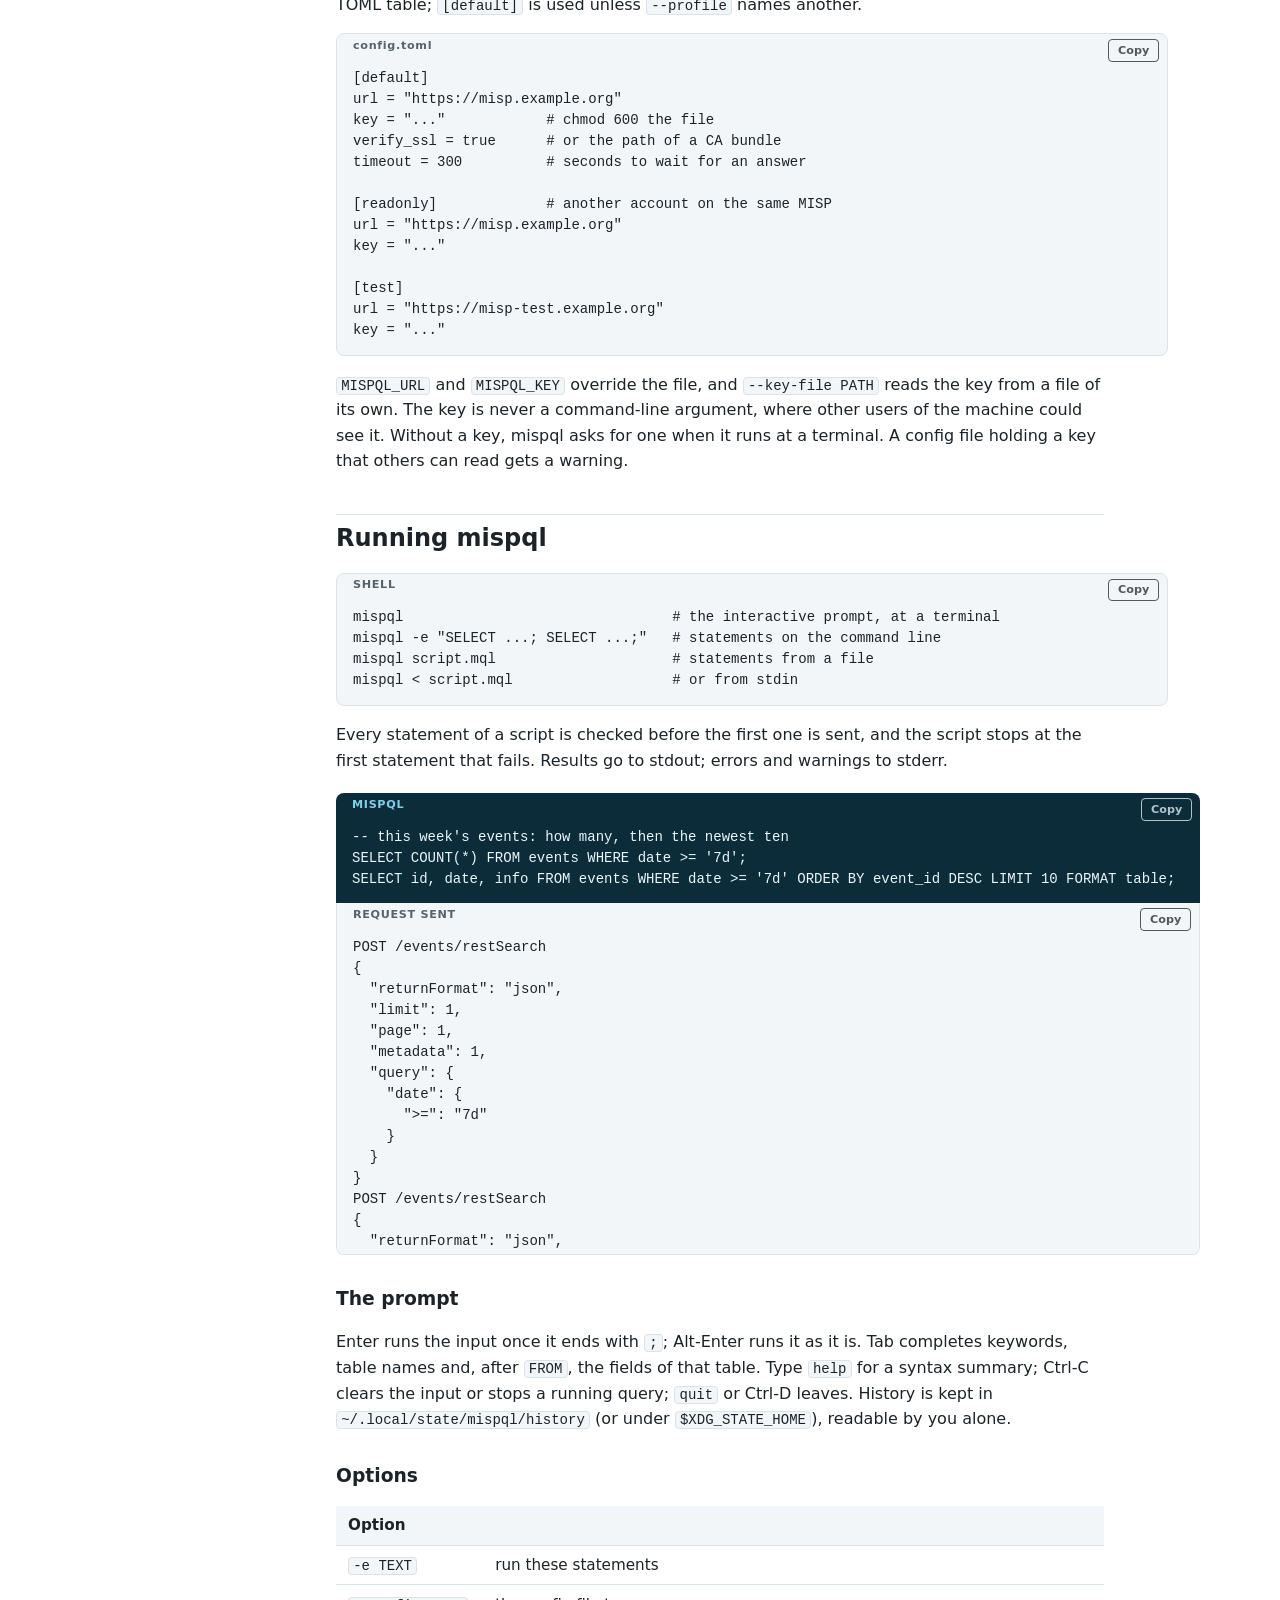
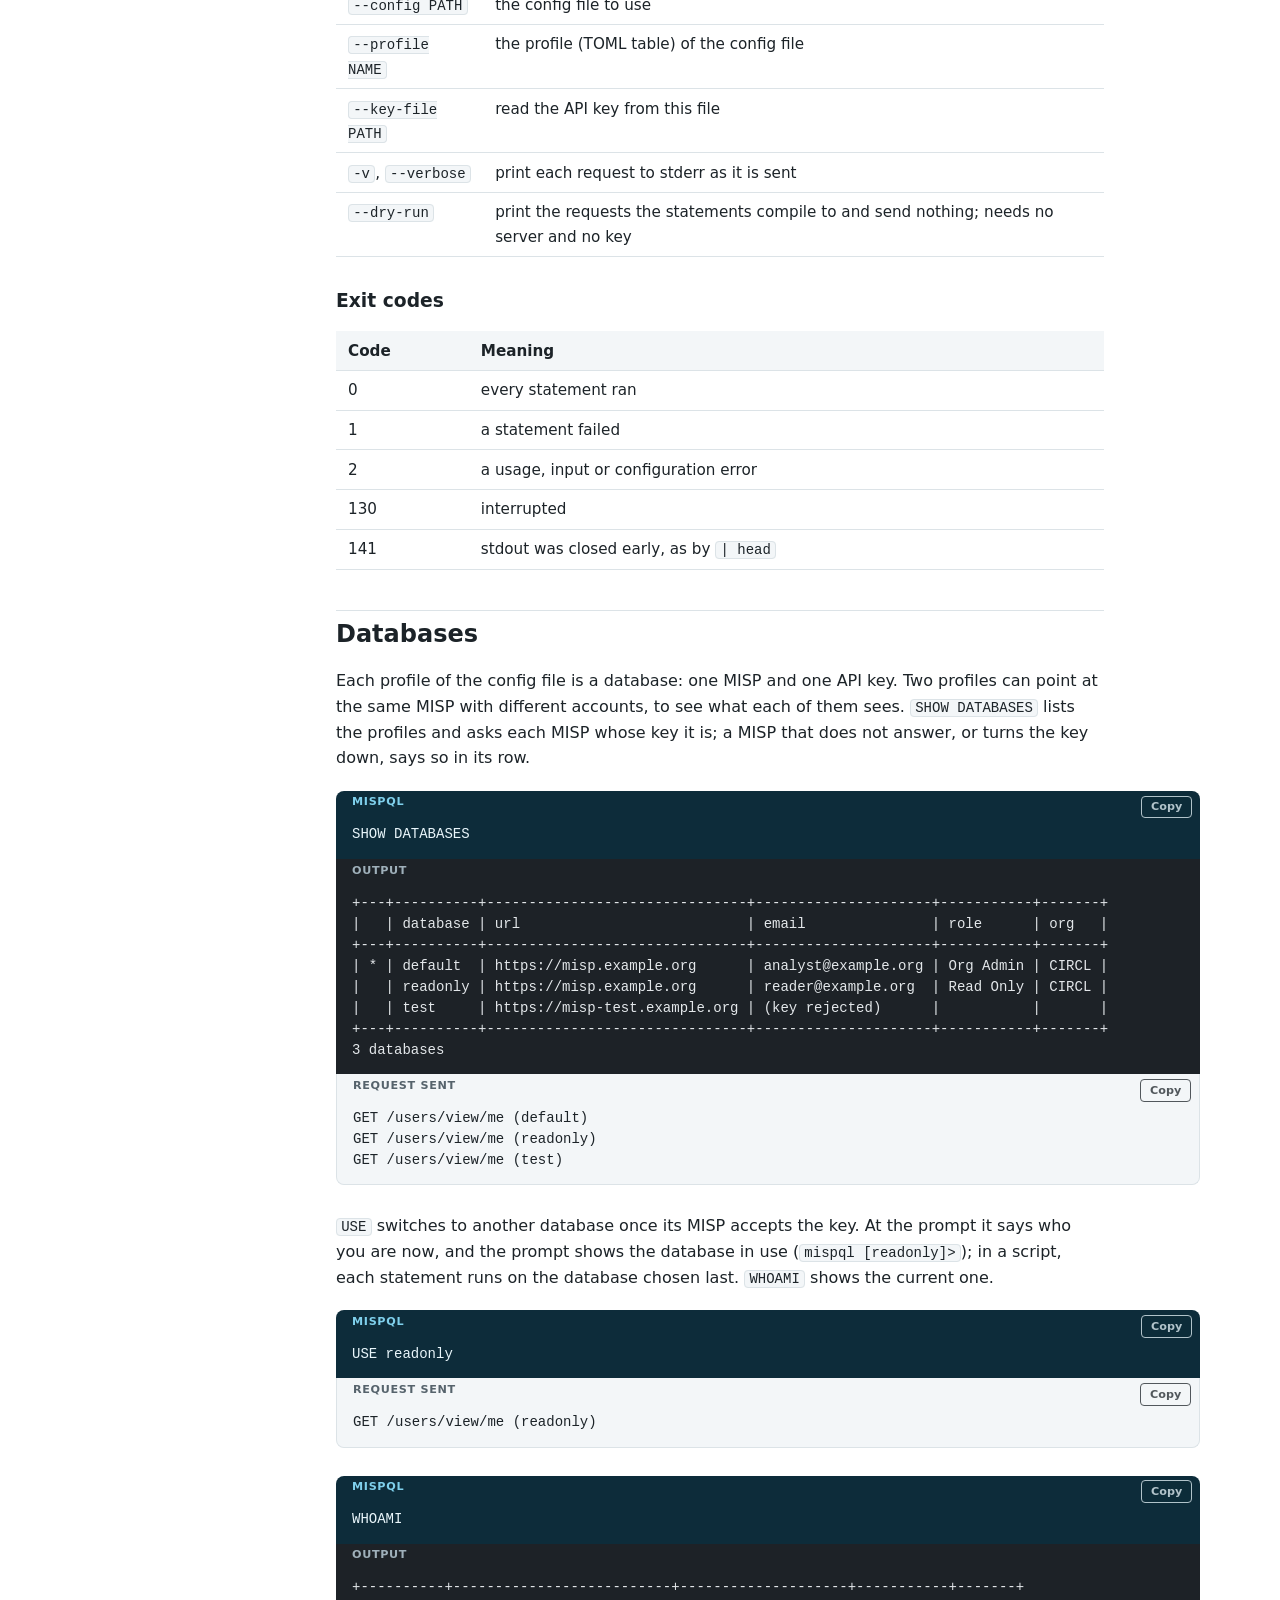
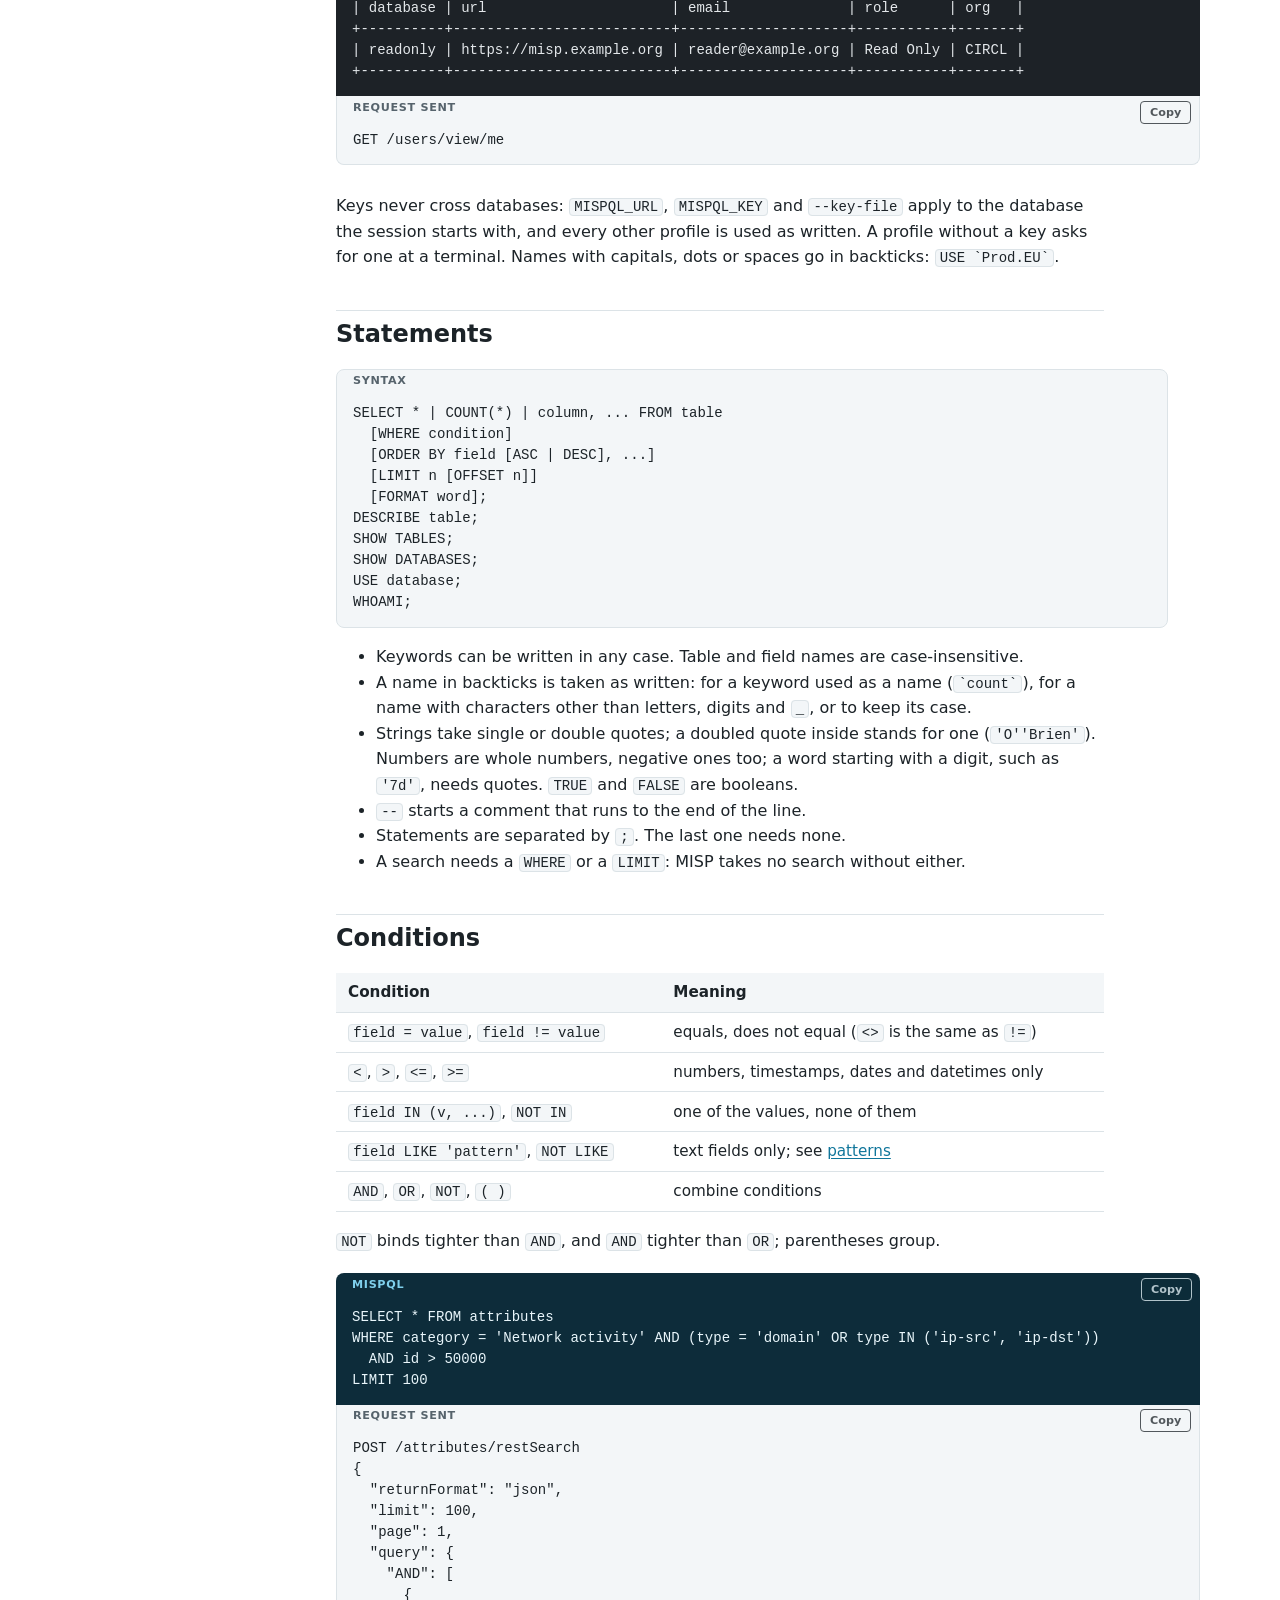
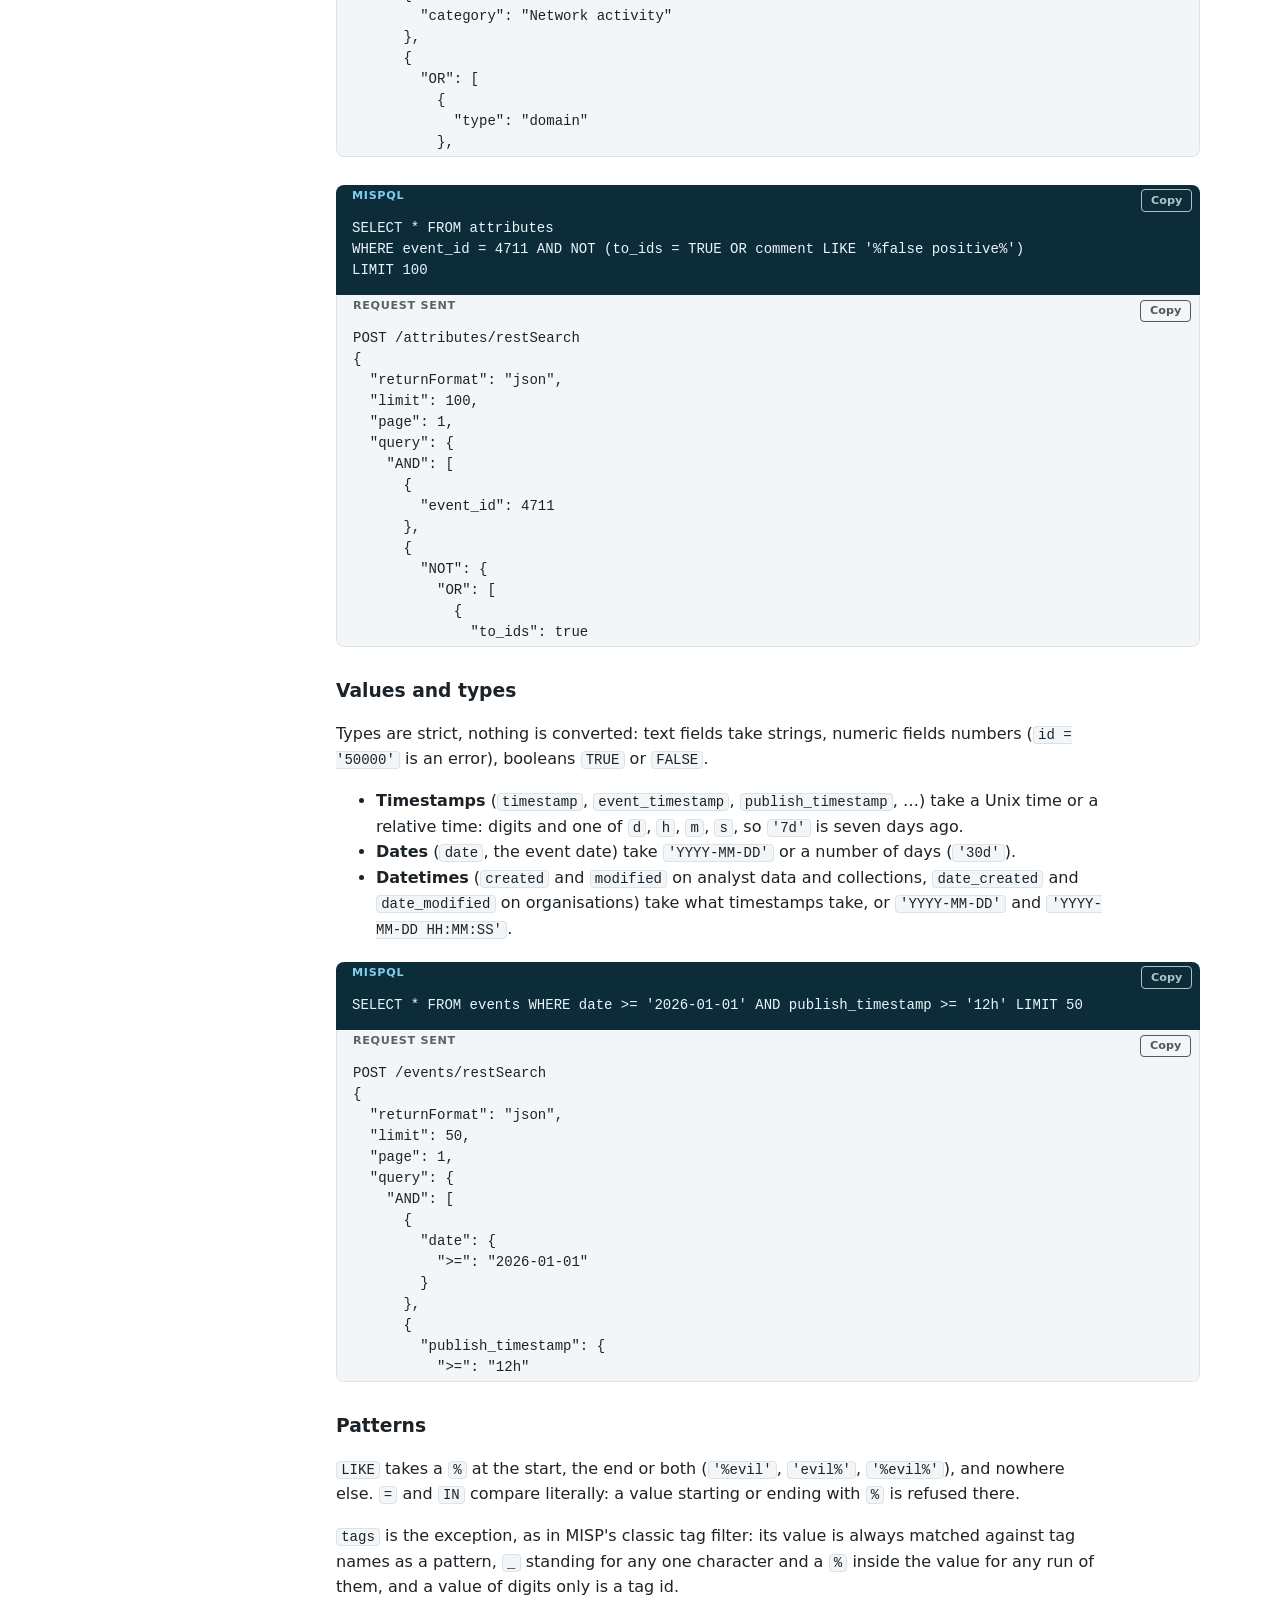
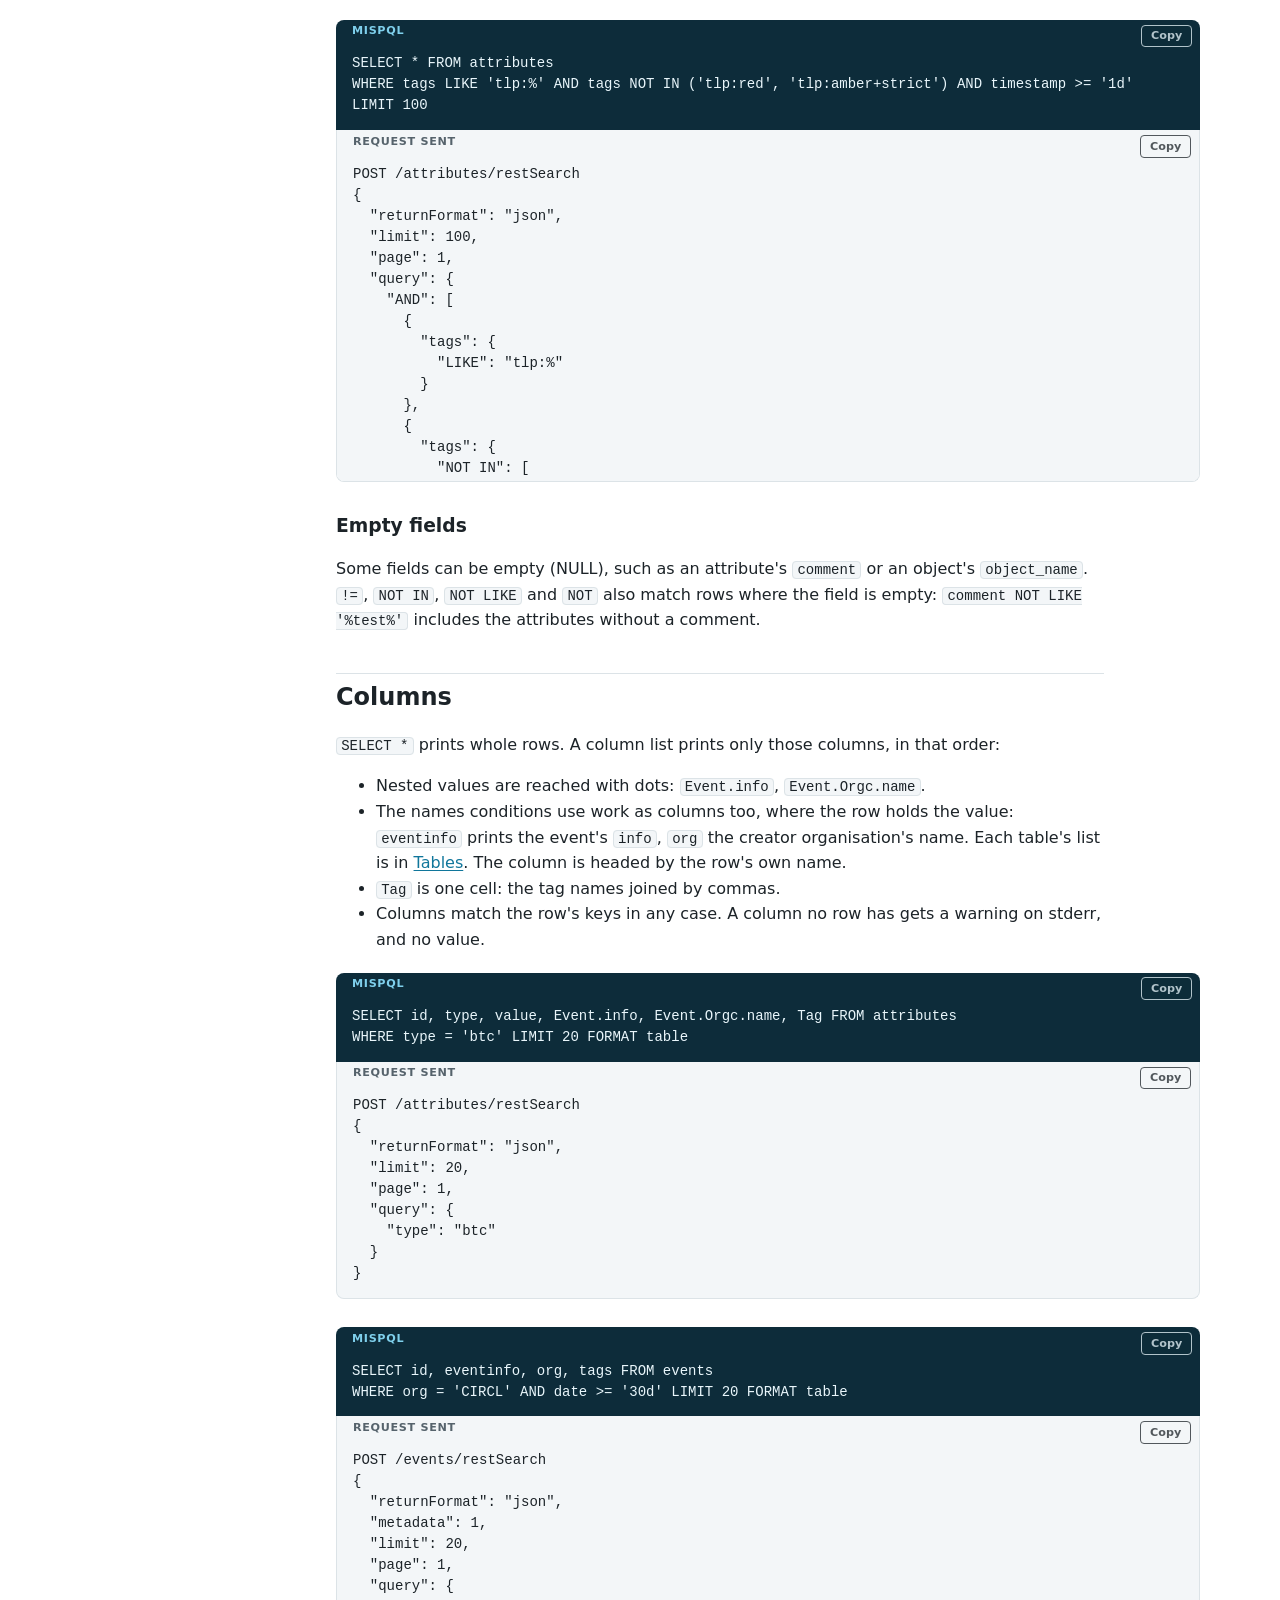
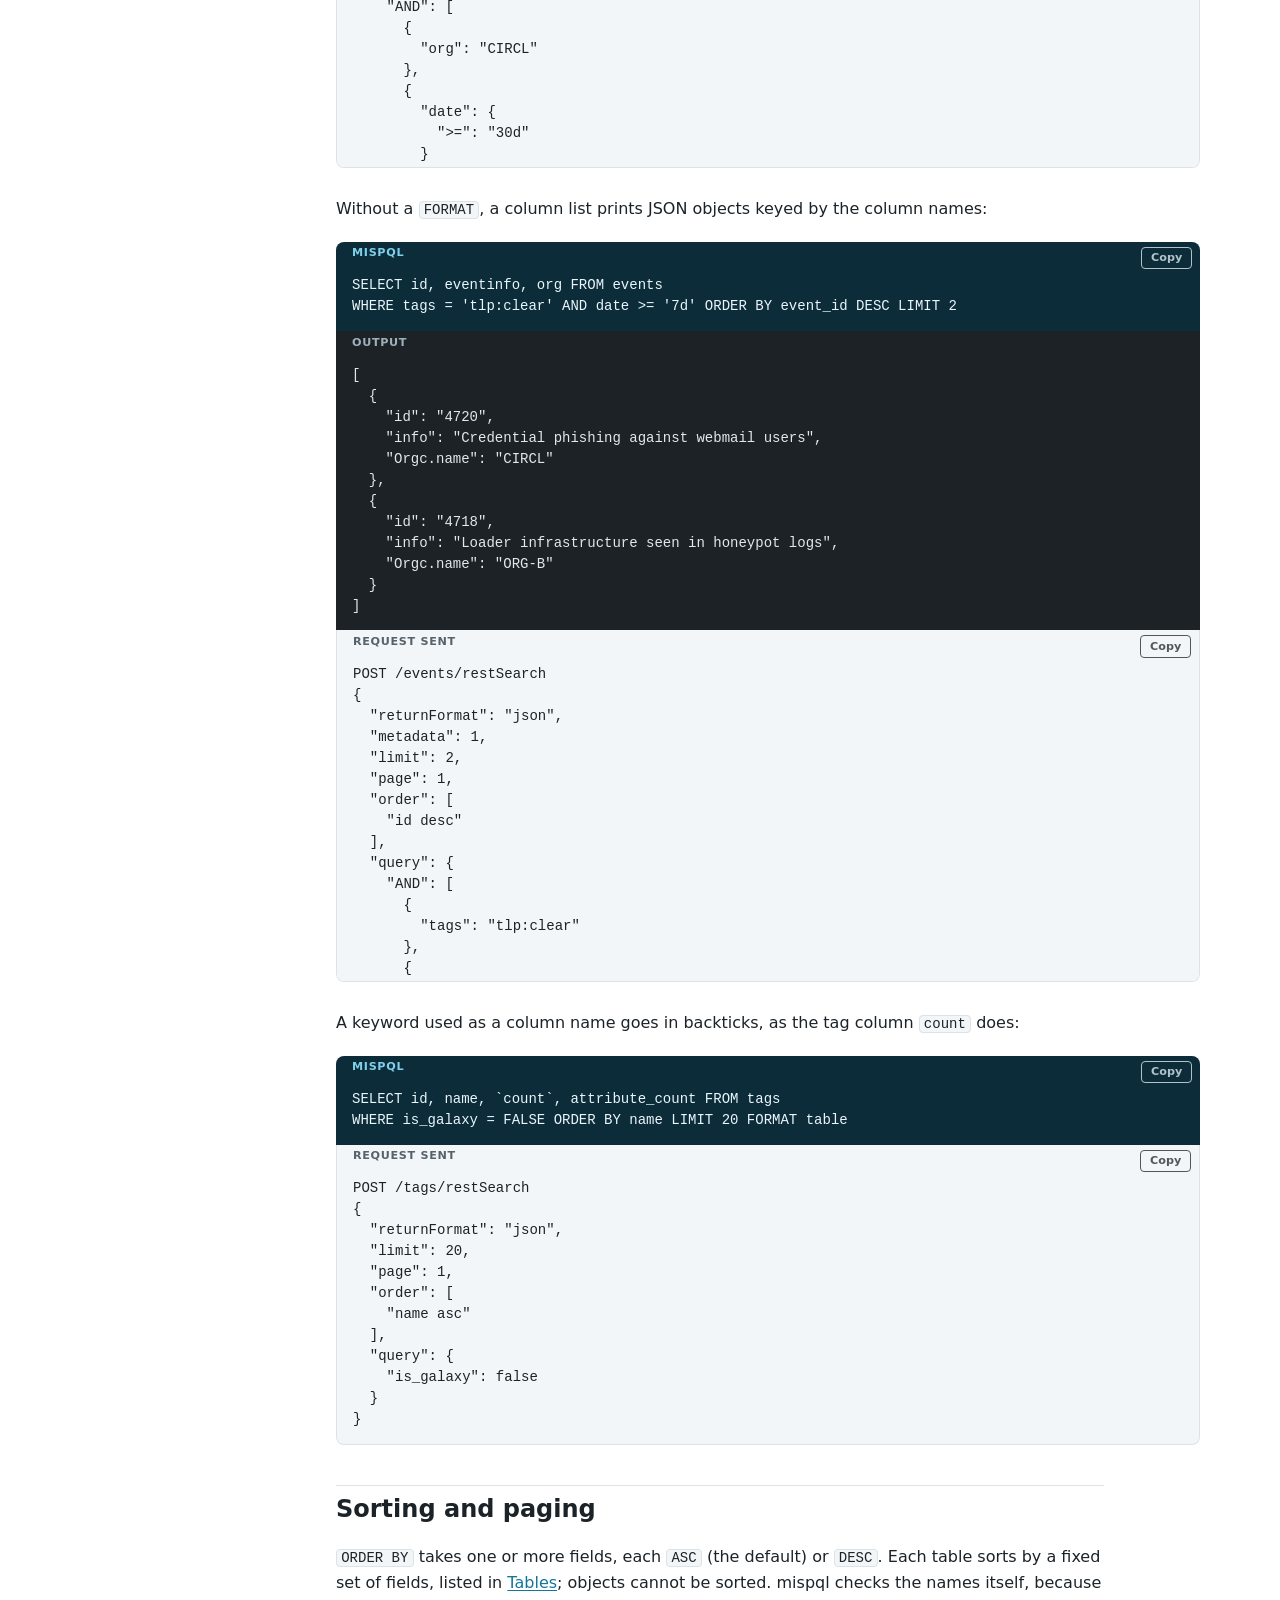
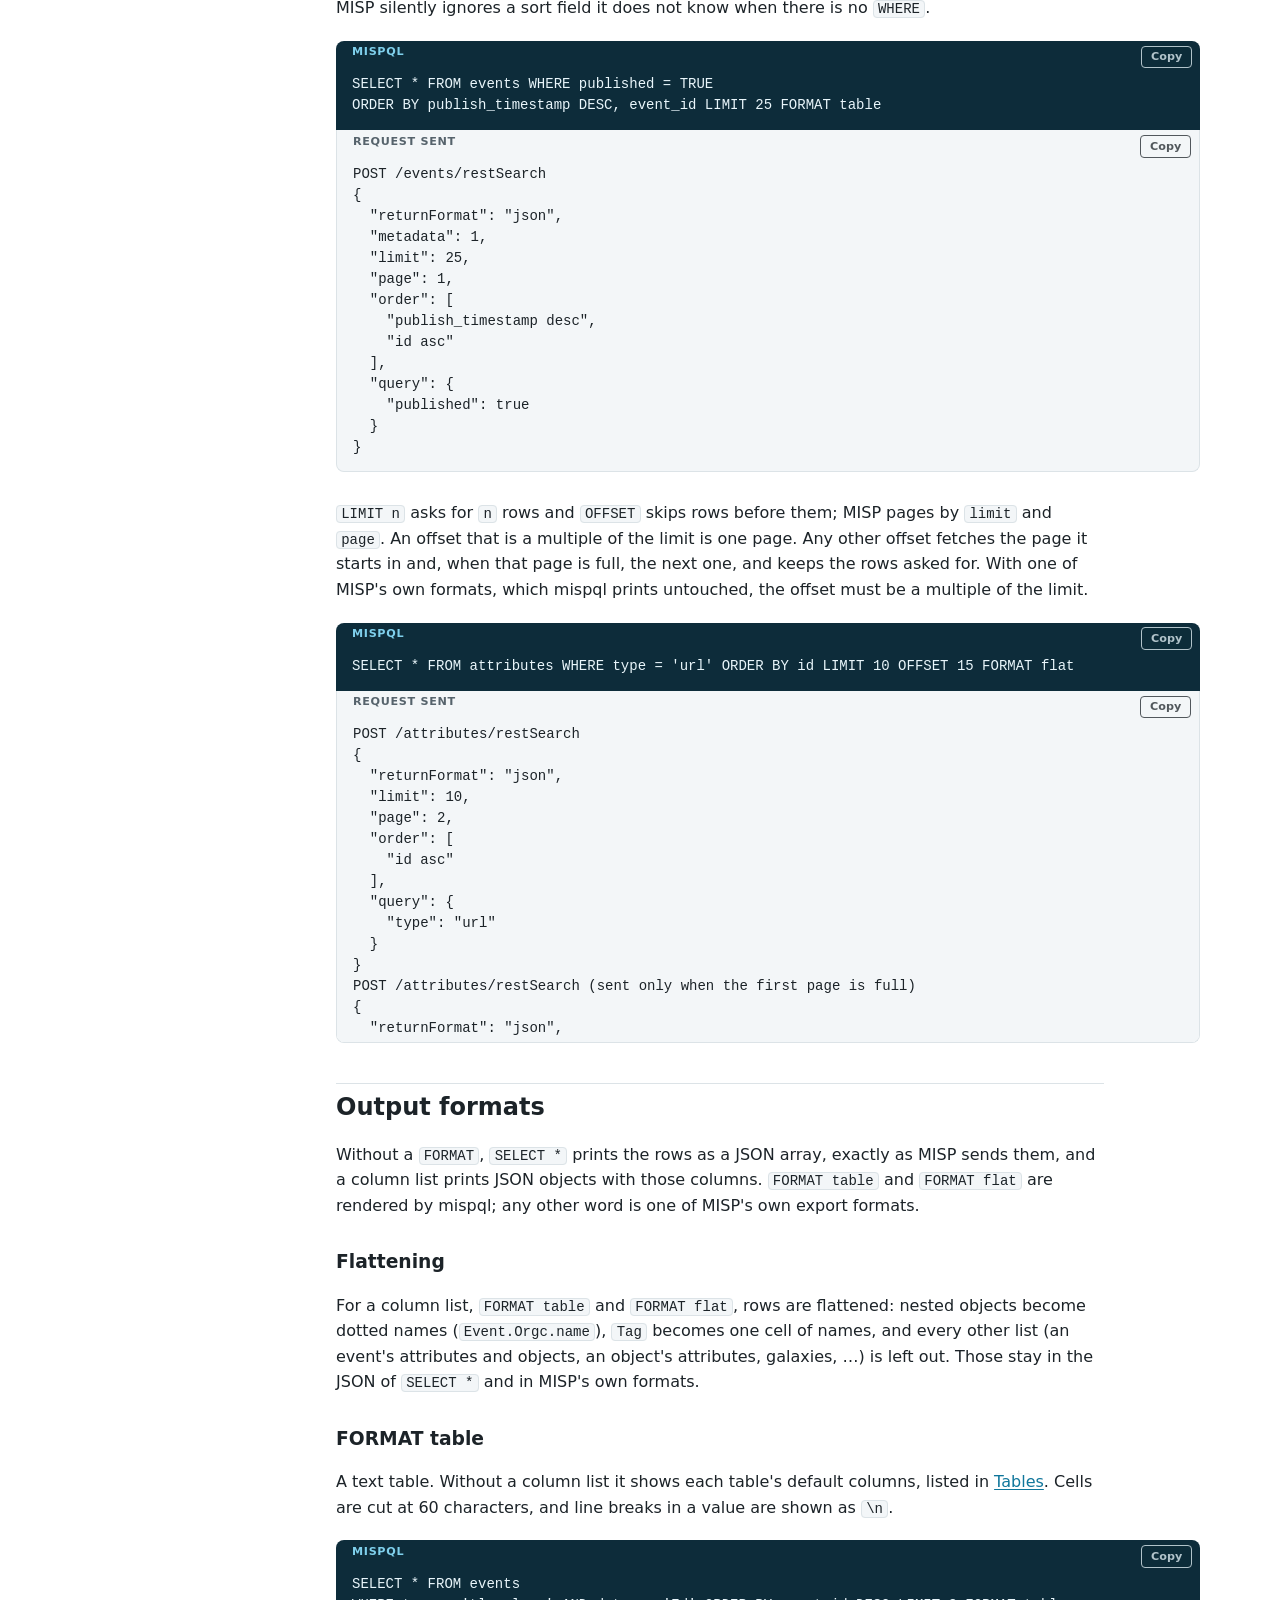
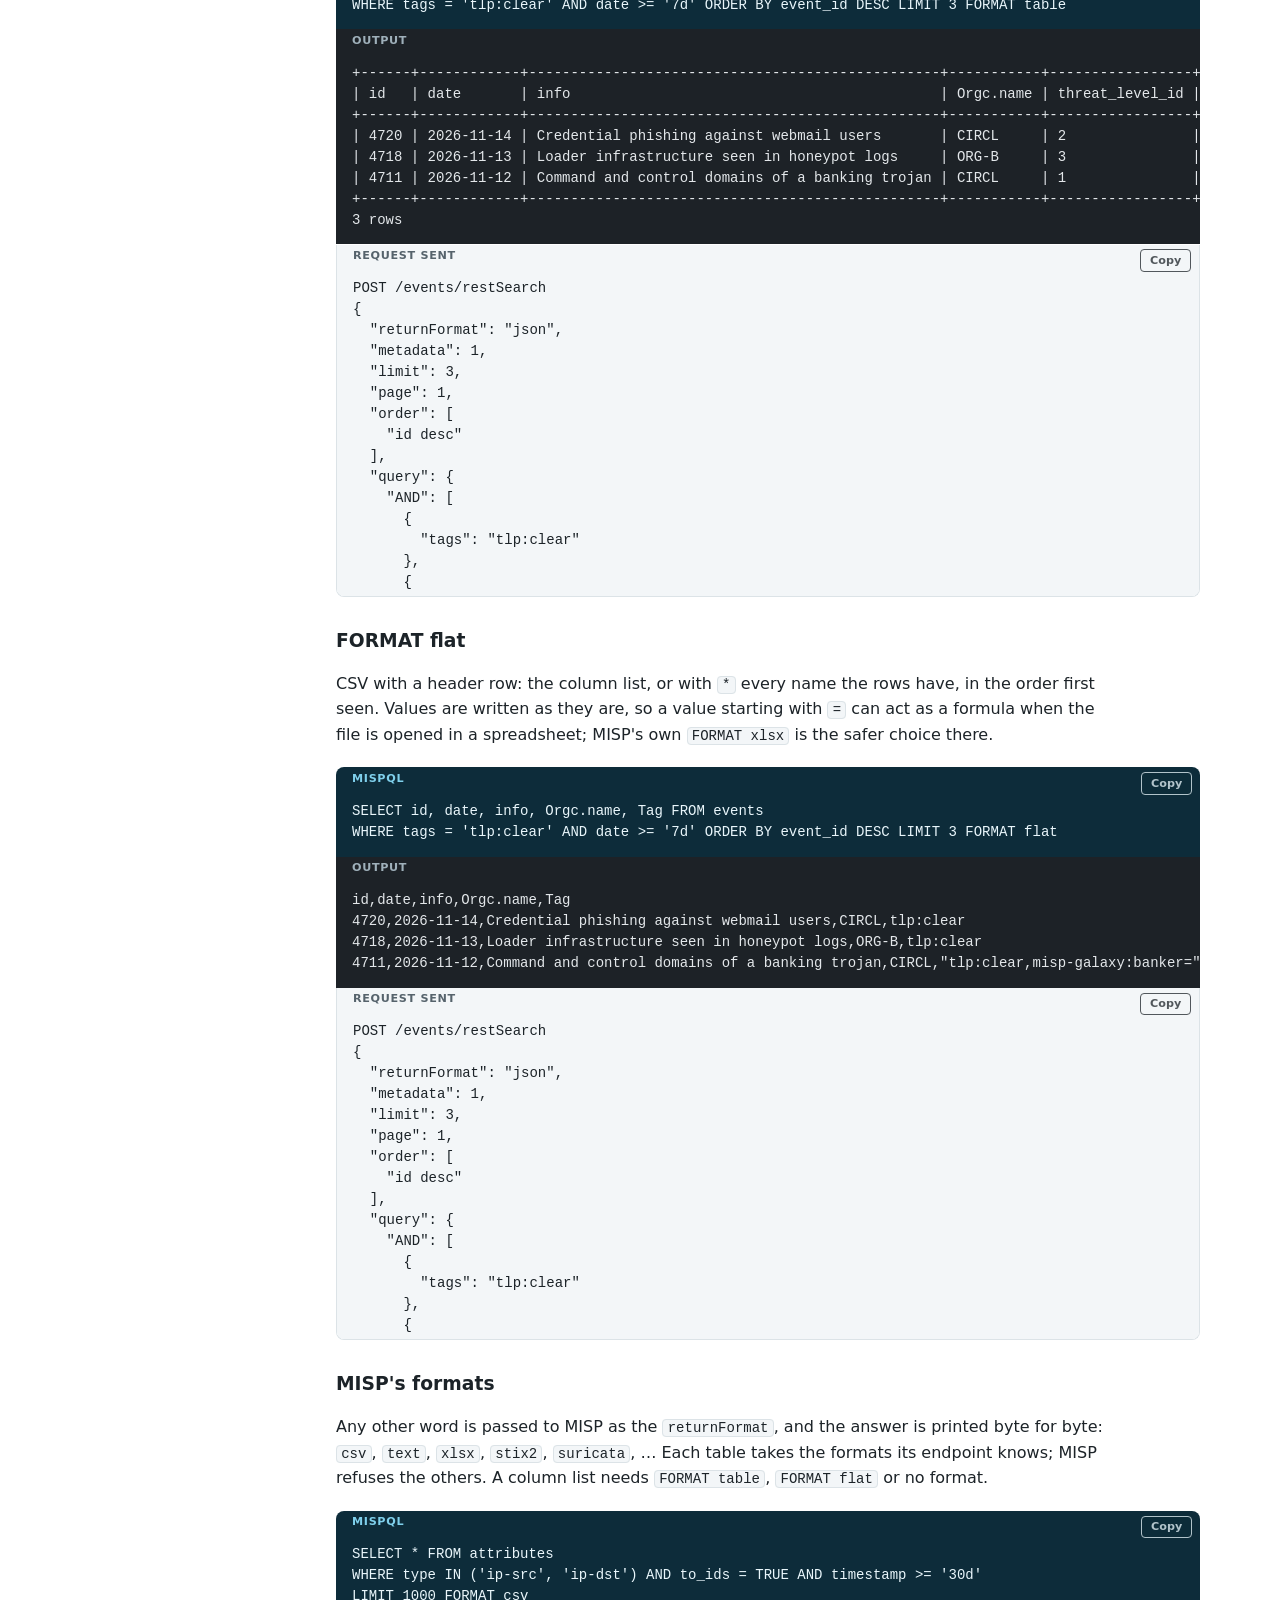
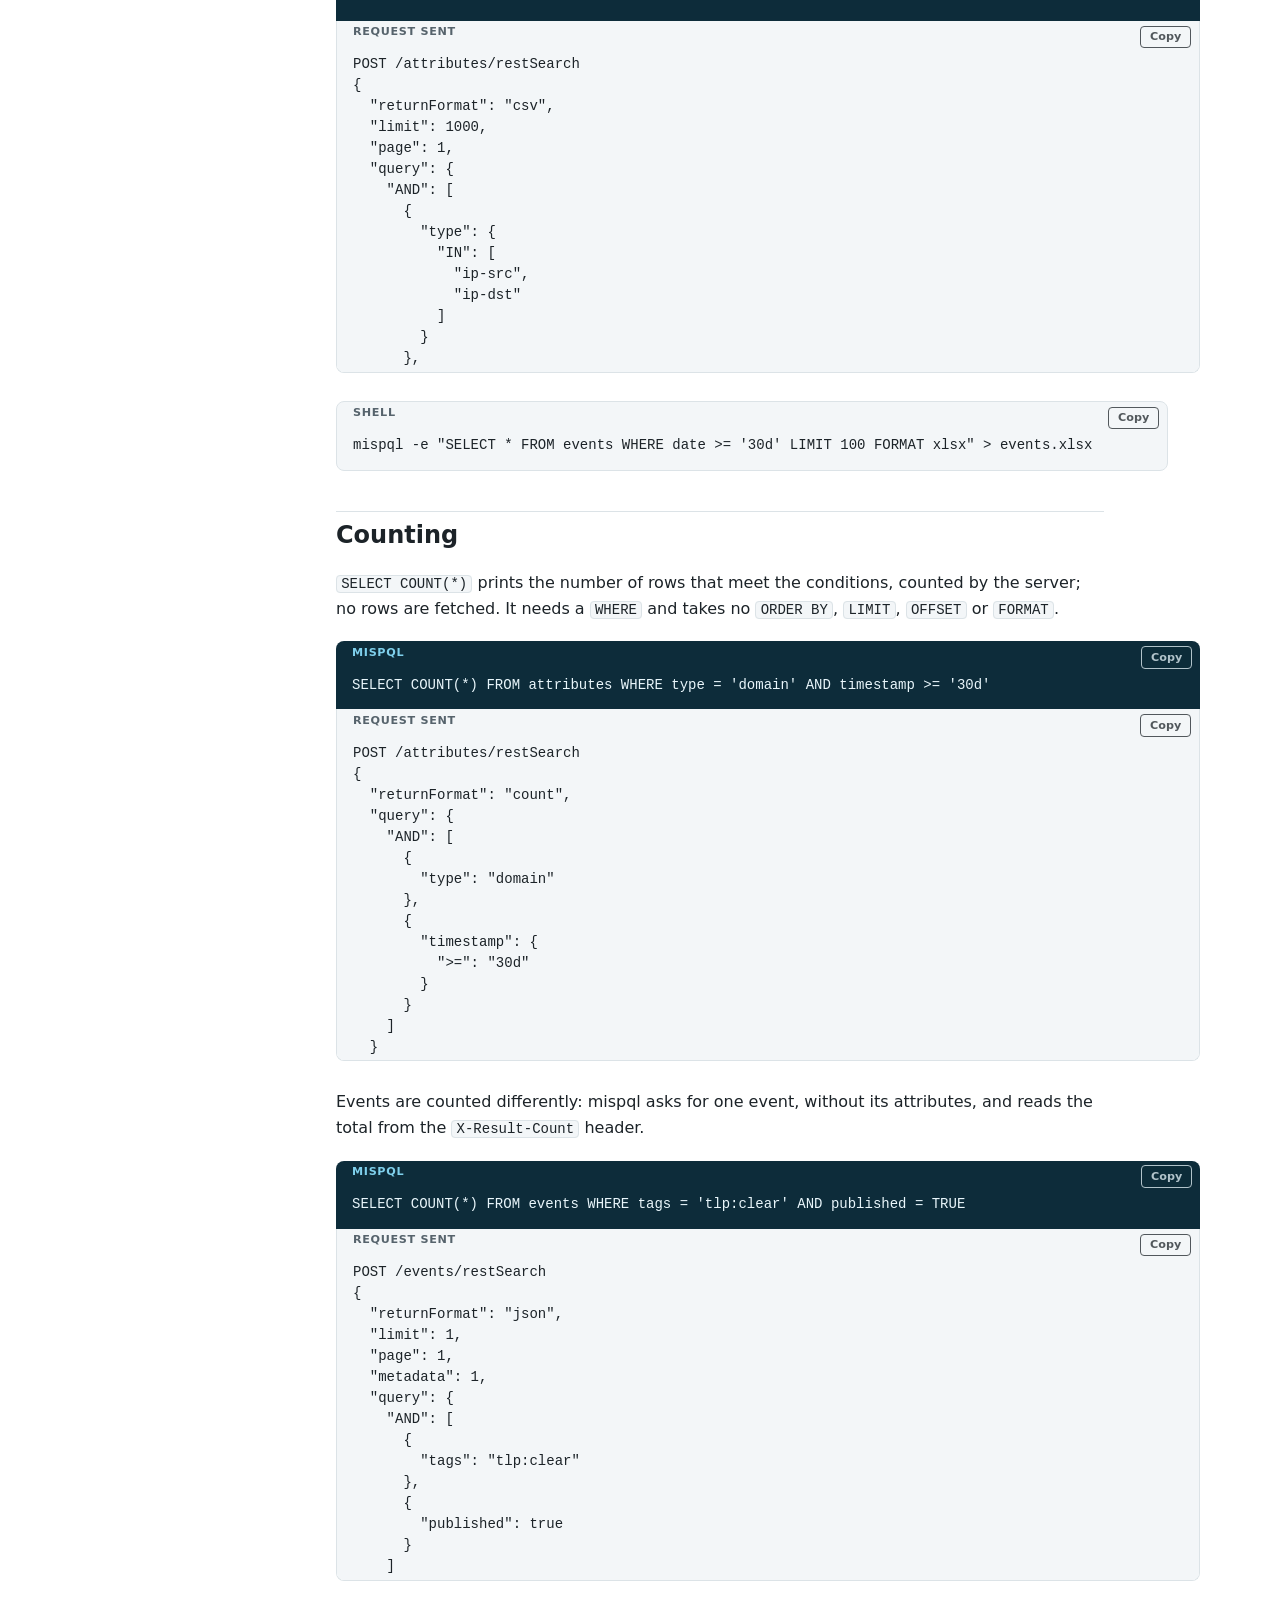
==== commit a992e736: "new: [databases] Switch between MISP connections - SHOW DATABASES lists the config's profiles with w" ====
--- a/site/guide.html
+++ b/site/guide.html
@@ -25,6 +25,7 @@
     <li><a href="#how">How it works</a></li>
     <li><a href="#setup">Setting up</a></li>
     <li><a href="#running">Running mispql</a></li>
+    <li><a href="#databases">Databases</a></li>
     <li><a href="#statements">Statements</a></li>
     <li><a href="#conditions">Conditions</a></li>
     <li><a href="#columns">Columns</a></li>
@@ -124,6 +125,10 @@
 verify_ssl = true      # or the path of a CA bundle
 timeout = 300          # seconds to wait for an answer
 
+[readonly]             # another account on the same MISP
+url = "https://misp.example.org"
+key = "..."
+
 [test]
 url = "https://misp-test.example.org"
 key = "..."</code></pre>
@@ -211,6 +216,56 @@
   <tr><td>141</td><td>stdout was closed early, as by <code>| head</code></td></tr>
 </table></div>
 
+<h2 id="databases">Databases</h2>
+<p>Each profile of the config file is a database: one MISP and one API key. Two profiles can
+point at the same MISP with different accounts, to see what each of them sees.
+<code>SHOW DATABASES</code> lists the profiles and asks each MISP whose key it is; a MISP that
+does not answer, or turns the key down, says so in its row.</p>
+</section>
+
+<div class="example" data-sample="databases">
+<pre class="mql"><code>SHOW DATABASES</code></pre>
+<pre class="output"><code>+---+----------+-------------------------------+---------------------+-----------+-------+
+|   | database | url                           | email               | role      | org   |
++---+----------+-------------------------------+---------------------+-----------+-------+
+| * | default  | https://misp.example.org      | analyst@example.org | Org Admin | CIRCL |
+|   | readonly | https://misp.example.org      | reader@example.org  | Read Only | CIRCL |
+|   | test     | https://misp-test.example.org | (key rejected)      |           |       |
++---+----------+-------------------------------+---------------------+-----------+-------+
+3 databases</code></pre>
+<pre class="request"><code>GET /users/view/me (default)
+GET /users/view/me (readonly)
+GET /users/view/me (test)</code></pre>
+</div>
+
+<section class="prose">
+<p><code>USE</code> switches to another database once its MISP accepts the key. At the prompt
+it says who you are now, and the prompt shows the database in use
+(<code>mispql [readonly]&gt;</code>); in a script, each statement runs on the database chosen
+last. <code>WHOAMI</code> shows the current one.</p>
+</section>
+
+<div class="example">
+<pre class="mql"><code>USE readonly</code></pre>
+<pre class="request"><code>GET /users/view/me (readonly)</code></pre>
+</div>
+
+<div class="example" data-sample="whoami">
+<pre class="mql"><code>WHOAMI</code></pre>
+<pre class="output"><code>+----------+--------------------------+--------------------+-----------+-------+
+| database | url                      | email              | role      | org   |
++----------+--------------------------+--------------------+-----------+-------+
+| readonly | https://misp.example.org | reader@example.org | Read Only | CIRCL |
++----------+--------------------------+--------------------+-----------+-------+</code></pre>
+<pre class="request"><code>GET /users/view/me</code></pre>
+</div>
+
+<section class="prose">
+<p>Keys never cross databases: <code>MISPQL_URL</code>, <code>MISPQL_KEY</code> and
+<code>--key-file</code> apply to the database the session starts with, and every other profile
+is used as written. A profile without a key asks for one at a terminal. Names with capitals,
+dots or spaces go in backticks: <code>USE `Prod.EU`</code>.</p>
+
 <h2 id="statements">Statements</h2>
 </section>
 
@@ -220,7 +275,10 @@
   [LIMIT n [OFFSET n]]
   [FORMAT word];
 DESCRIBE table;
-SHOW TABLES;</code></pre>
+SHOW TABLES;
+SHOW DATABASES;
+USE database;
+WHOAMI;</code></pre>
 
 <section class="prose">
 <ul>
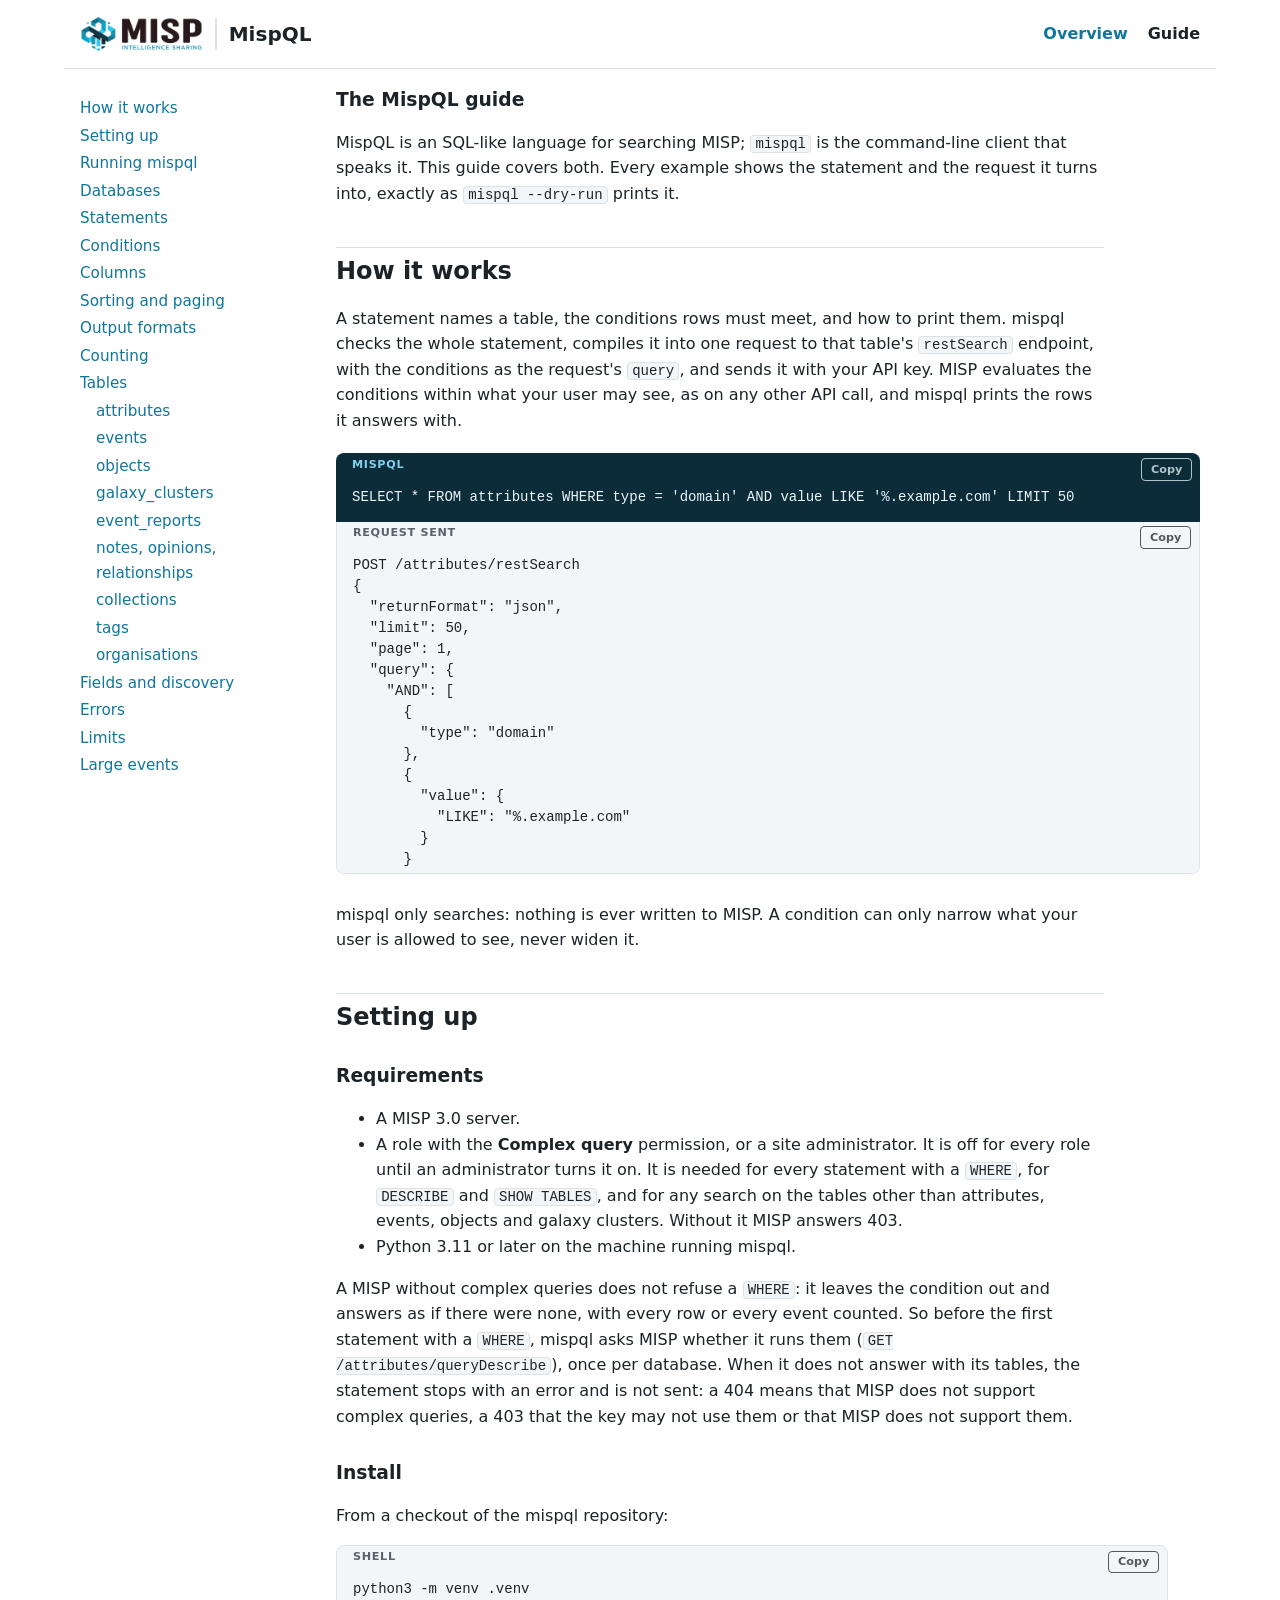
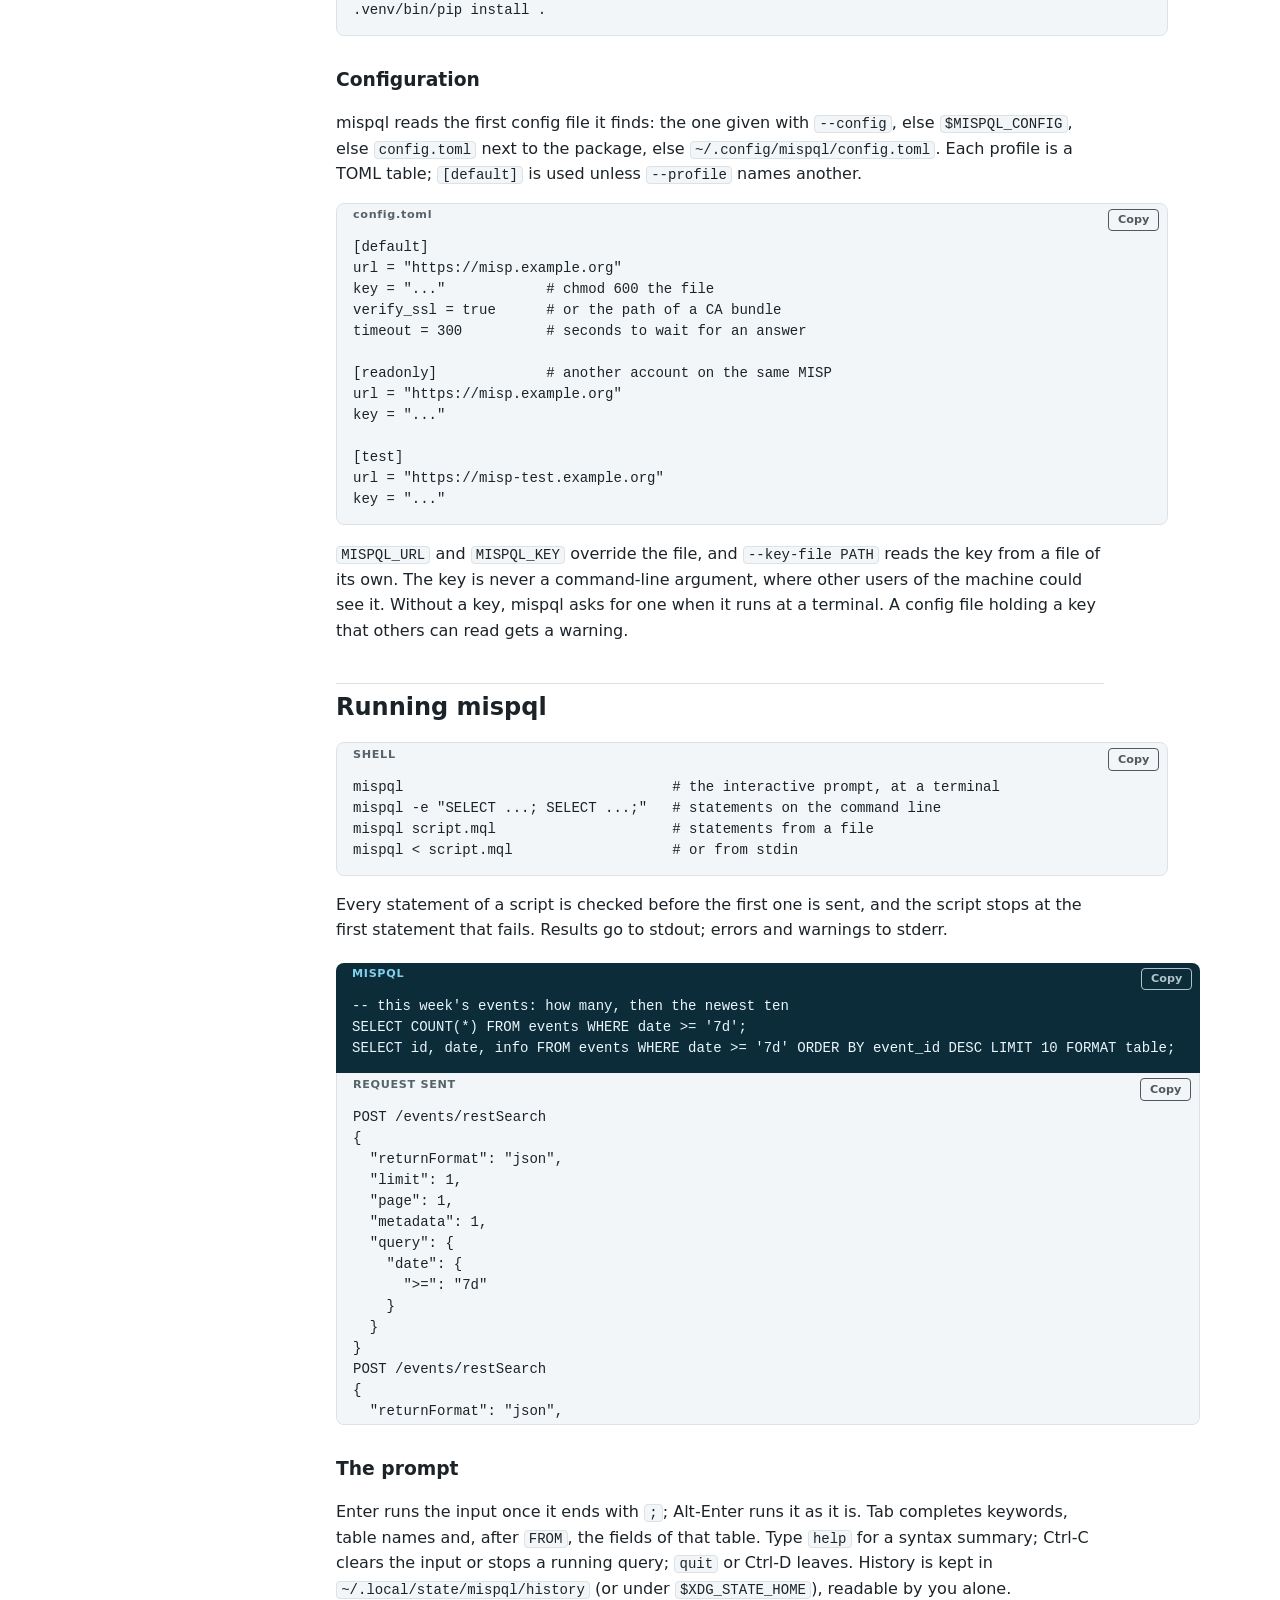
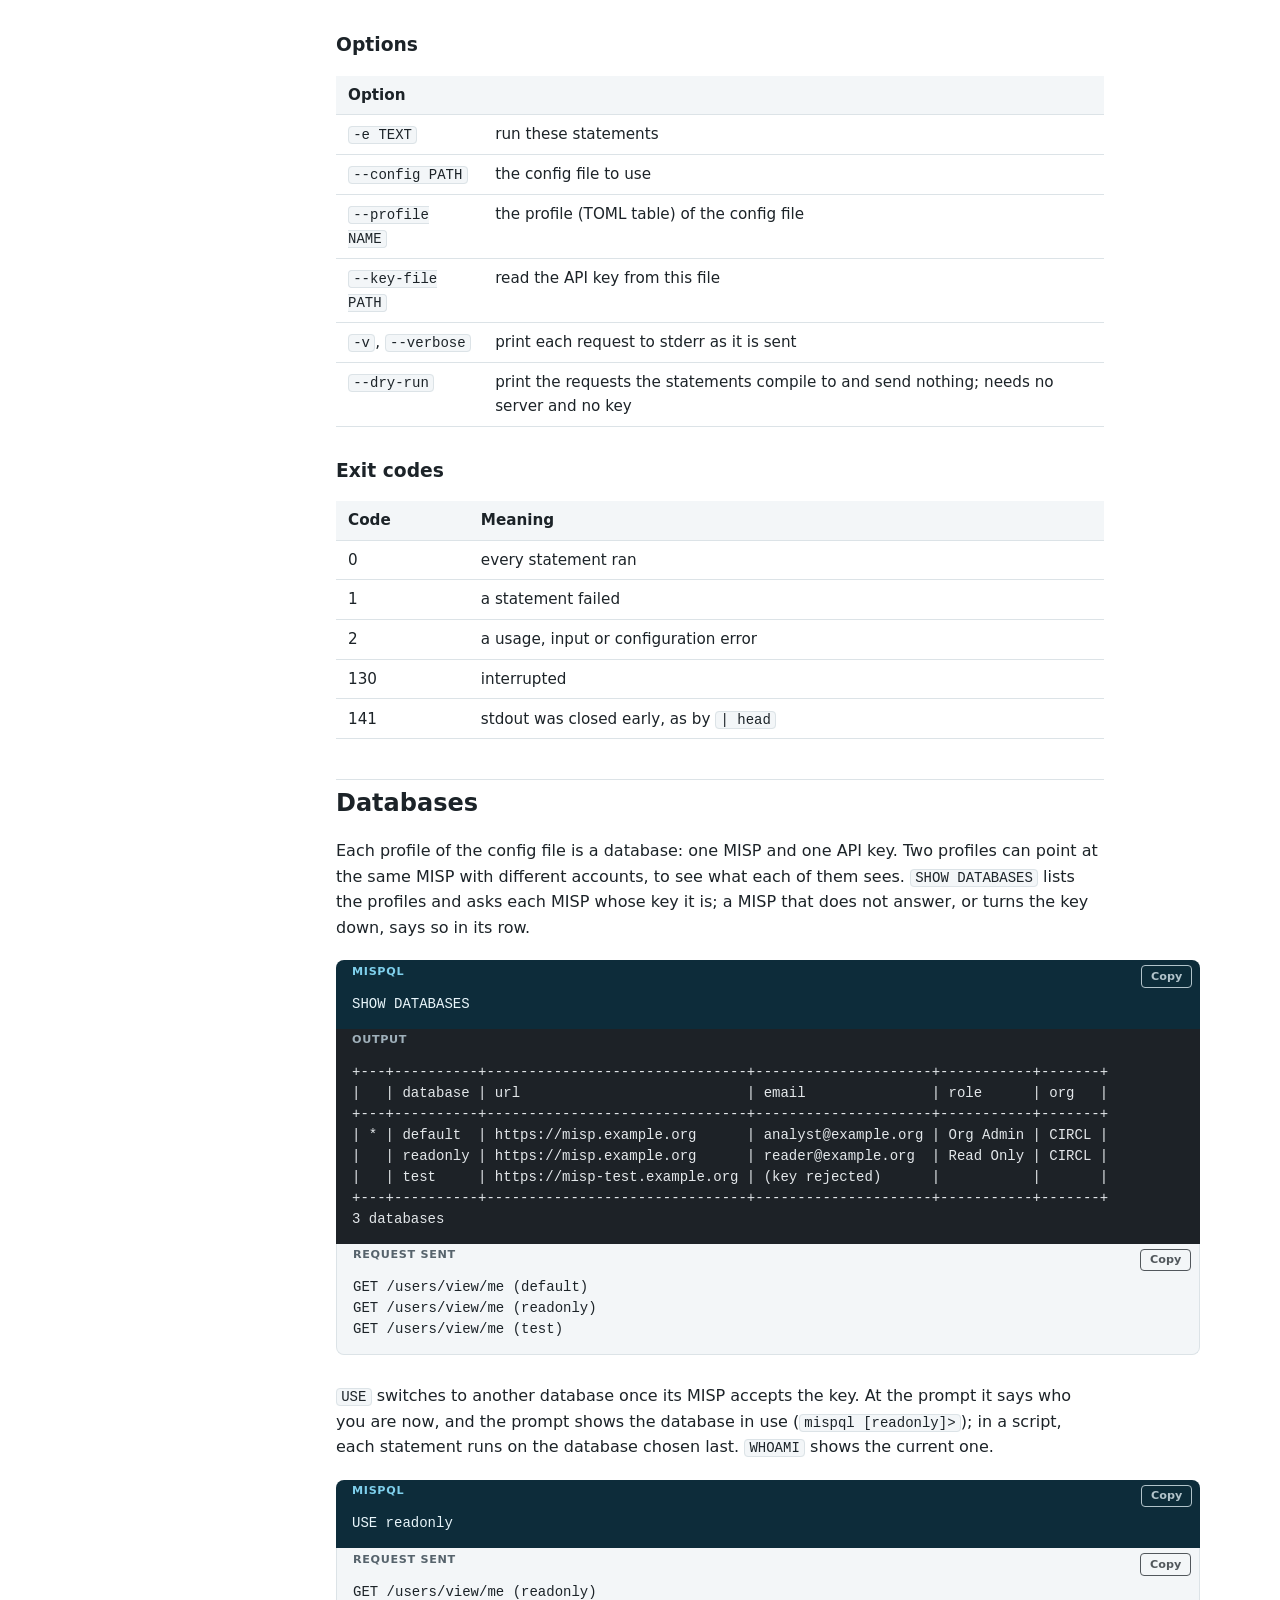
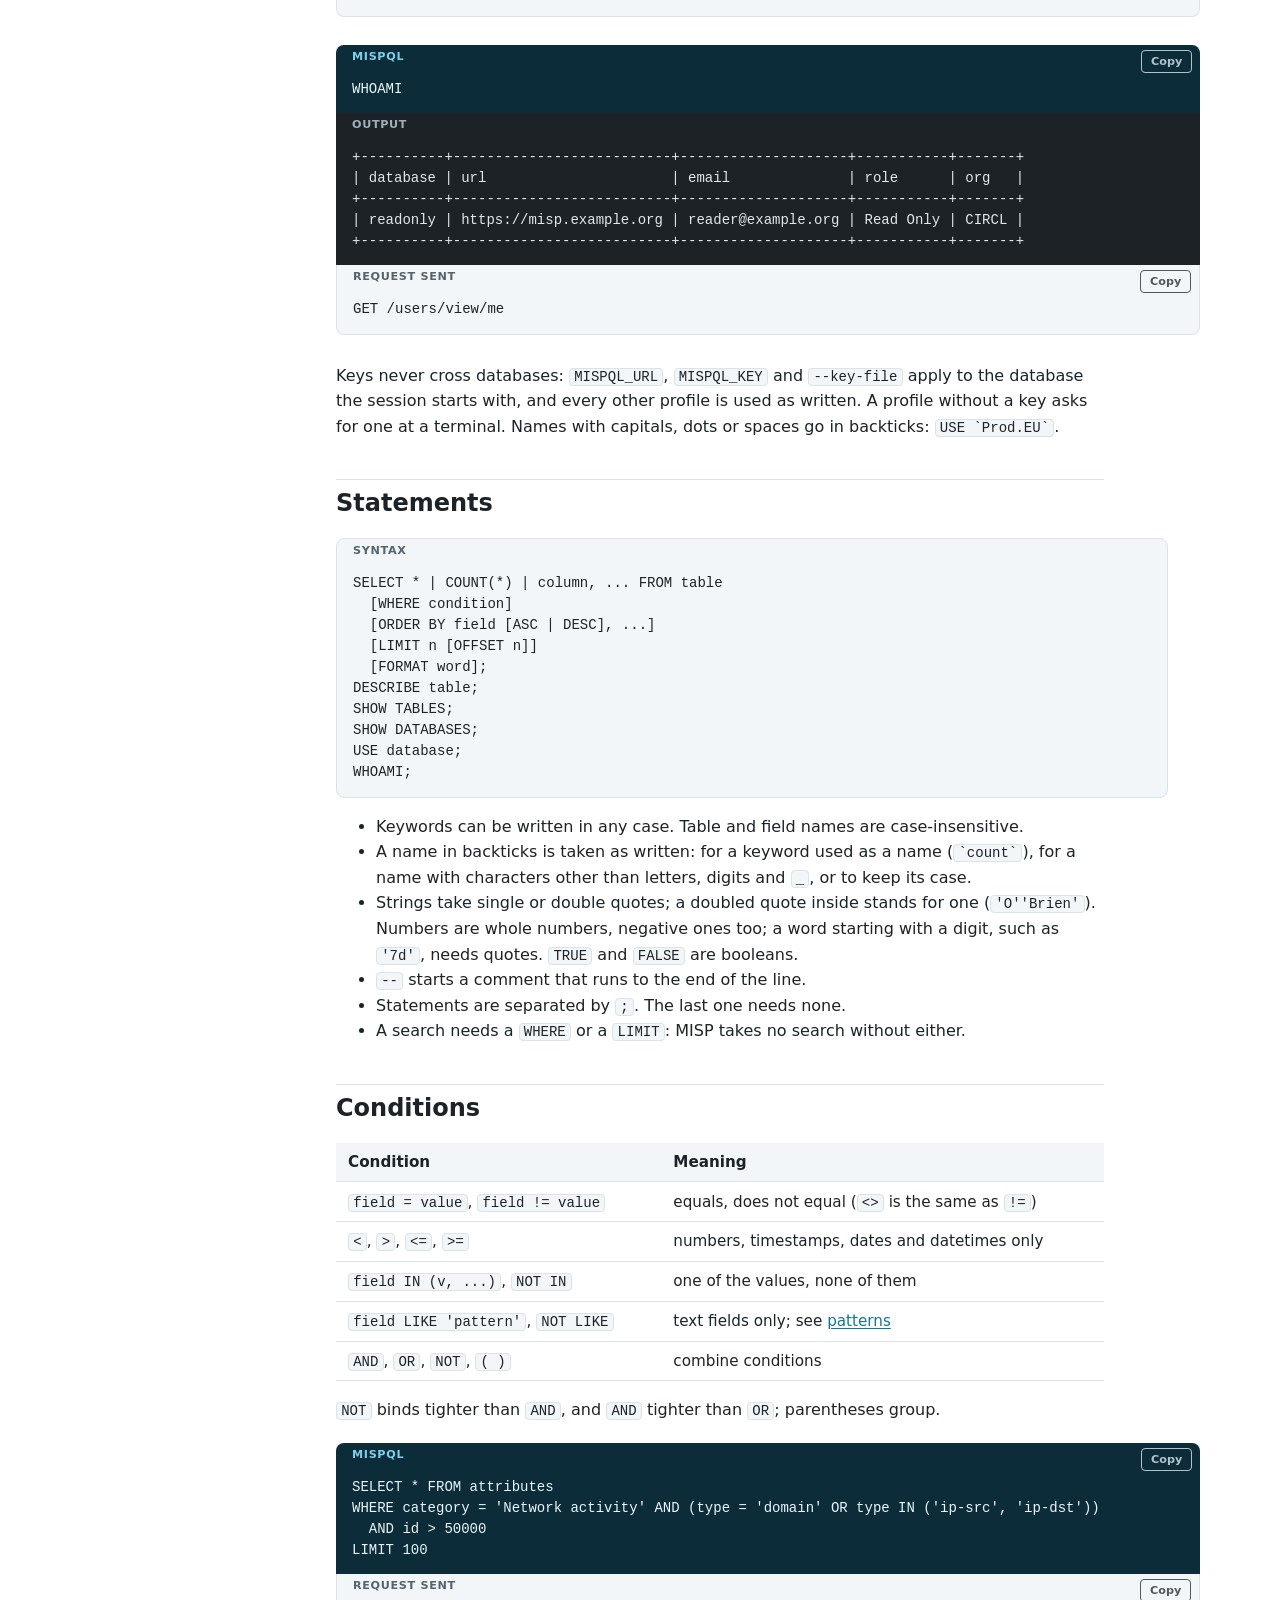
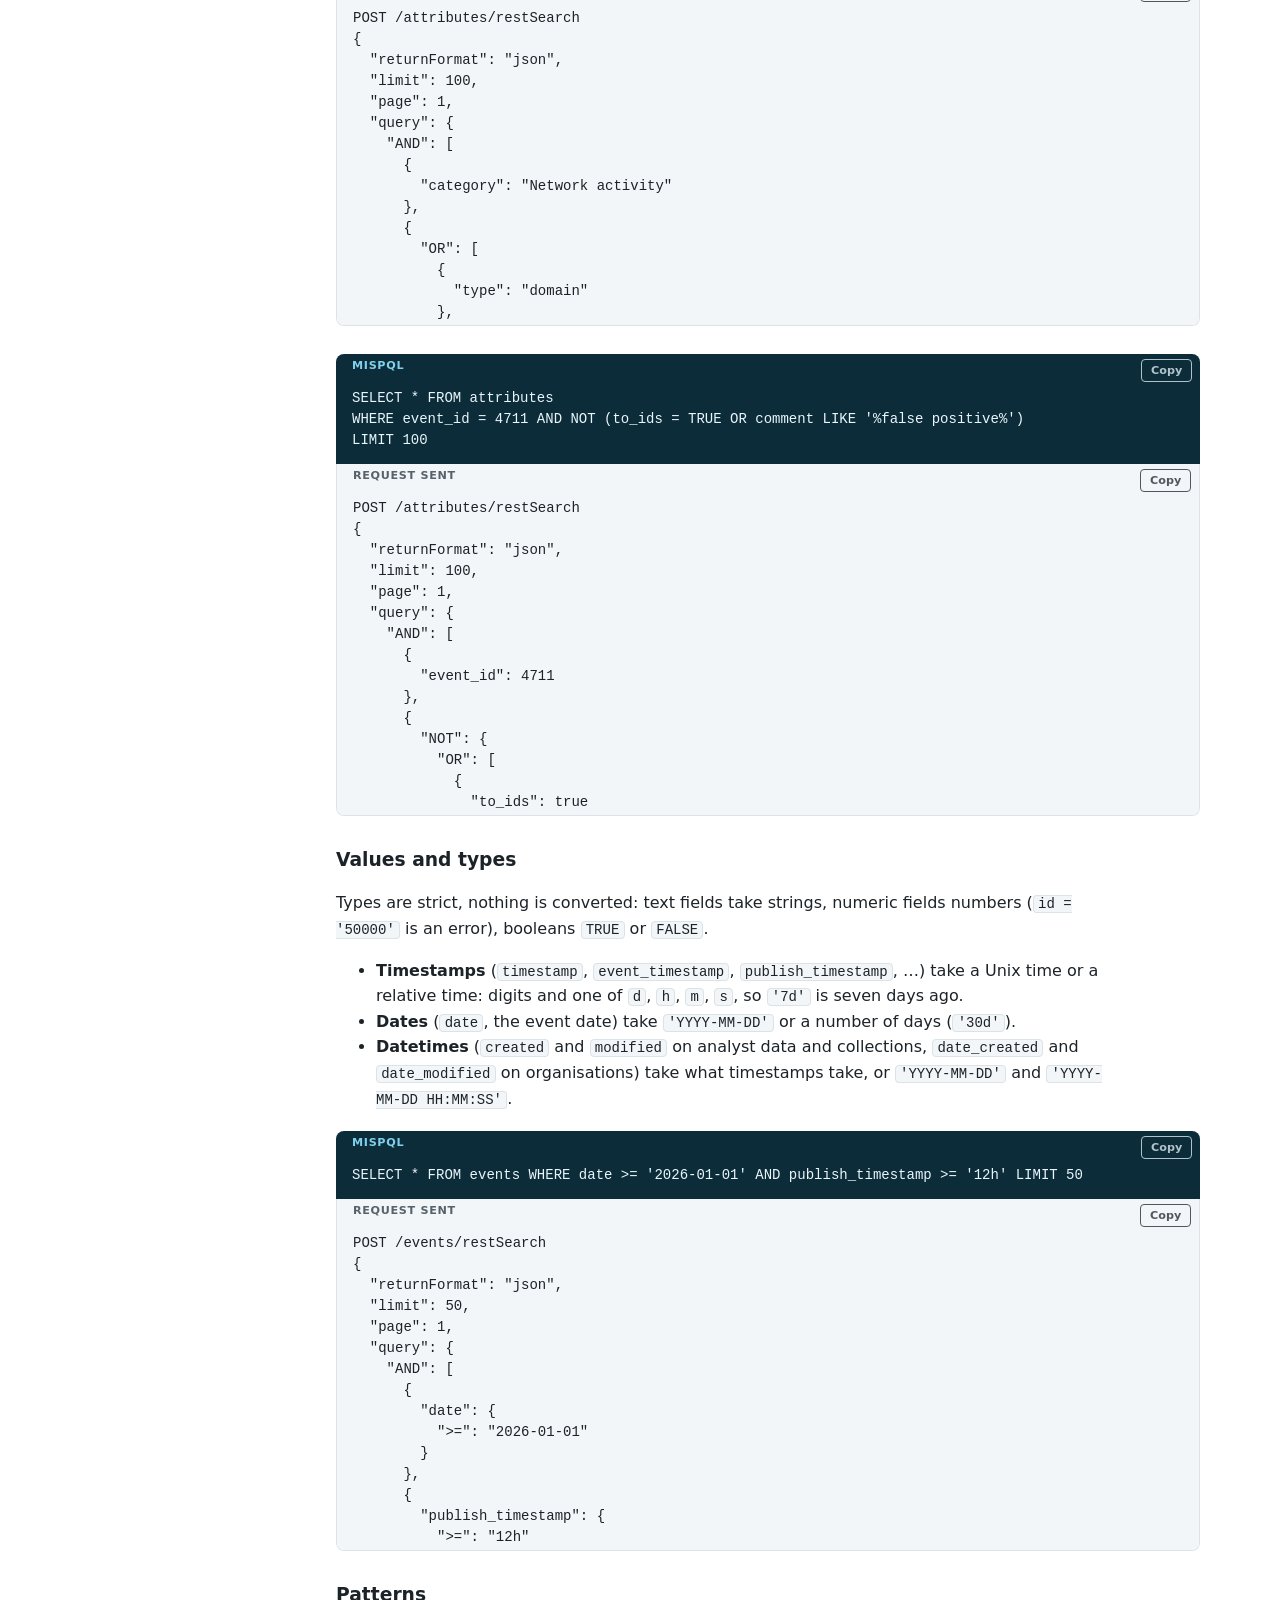
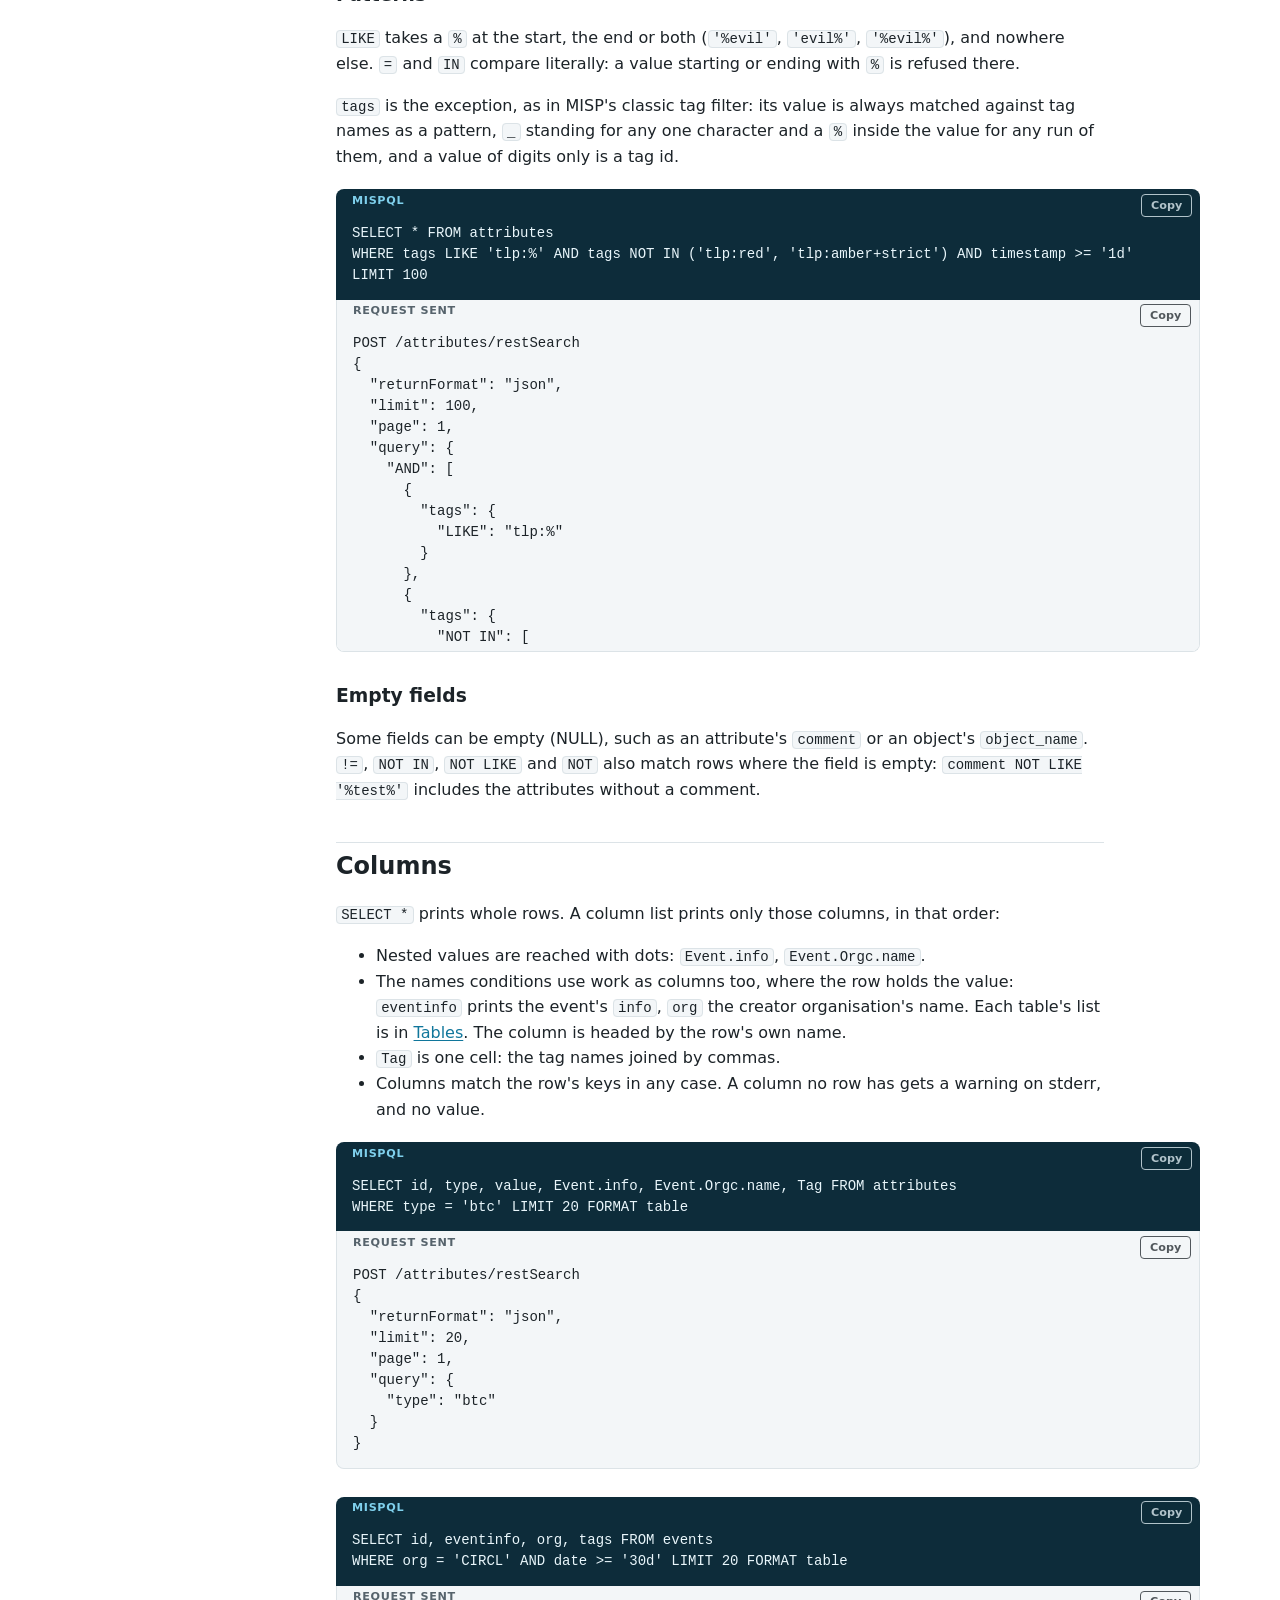
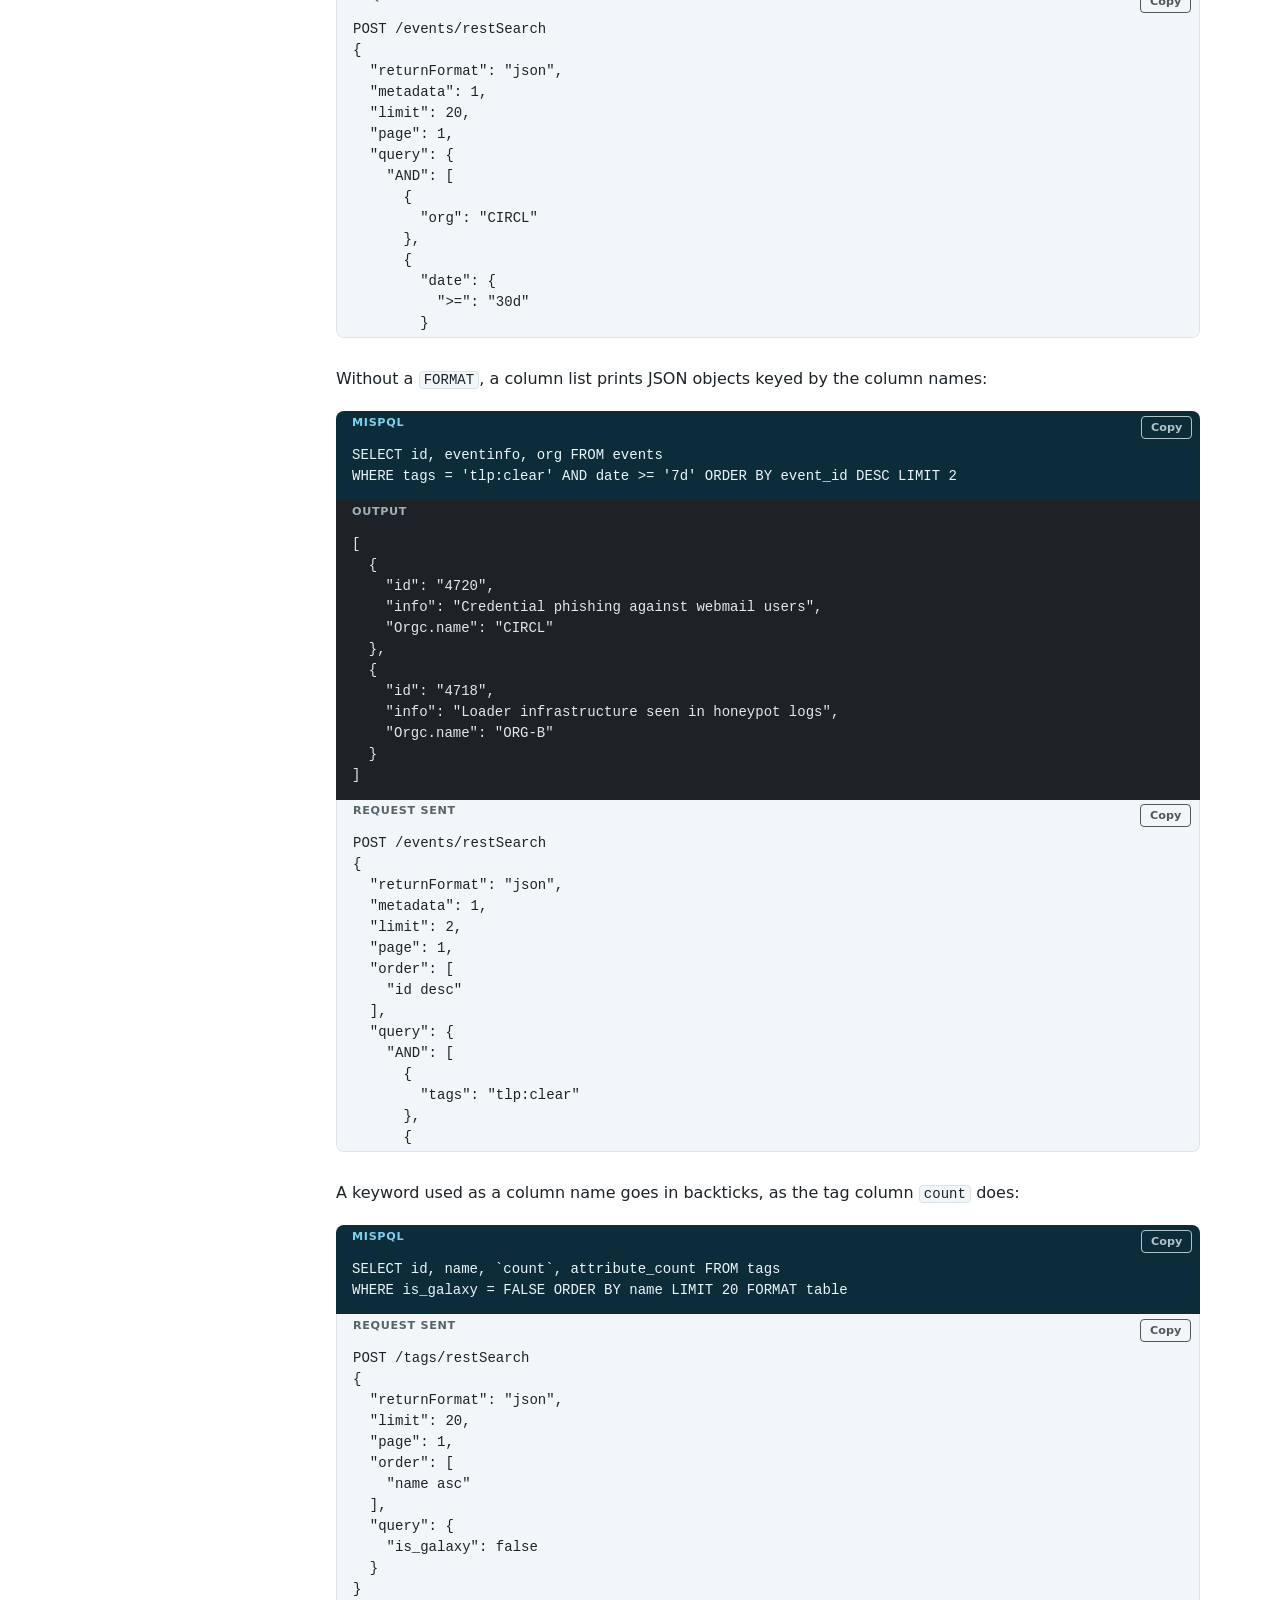
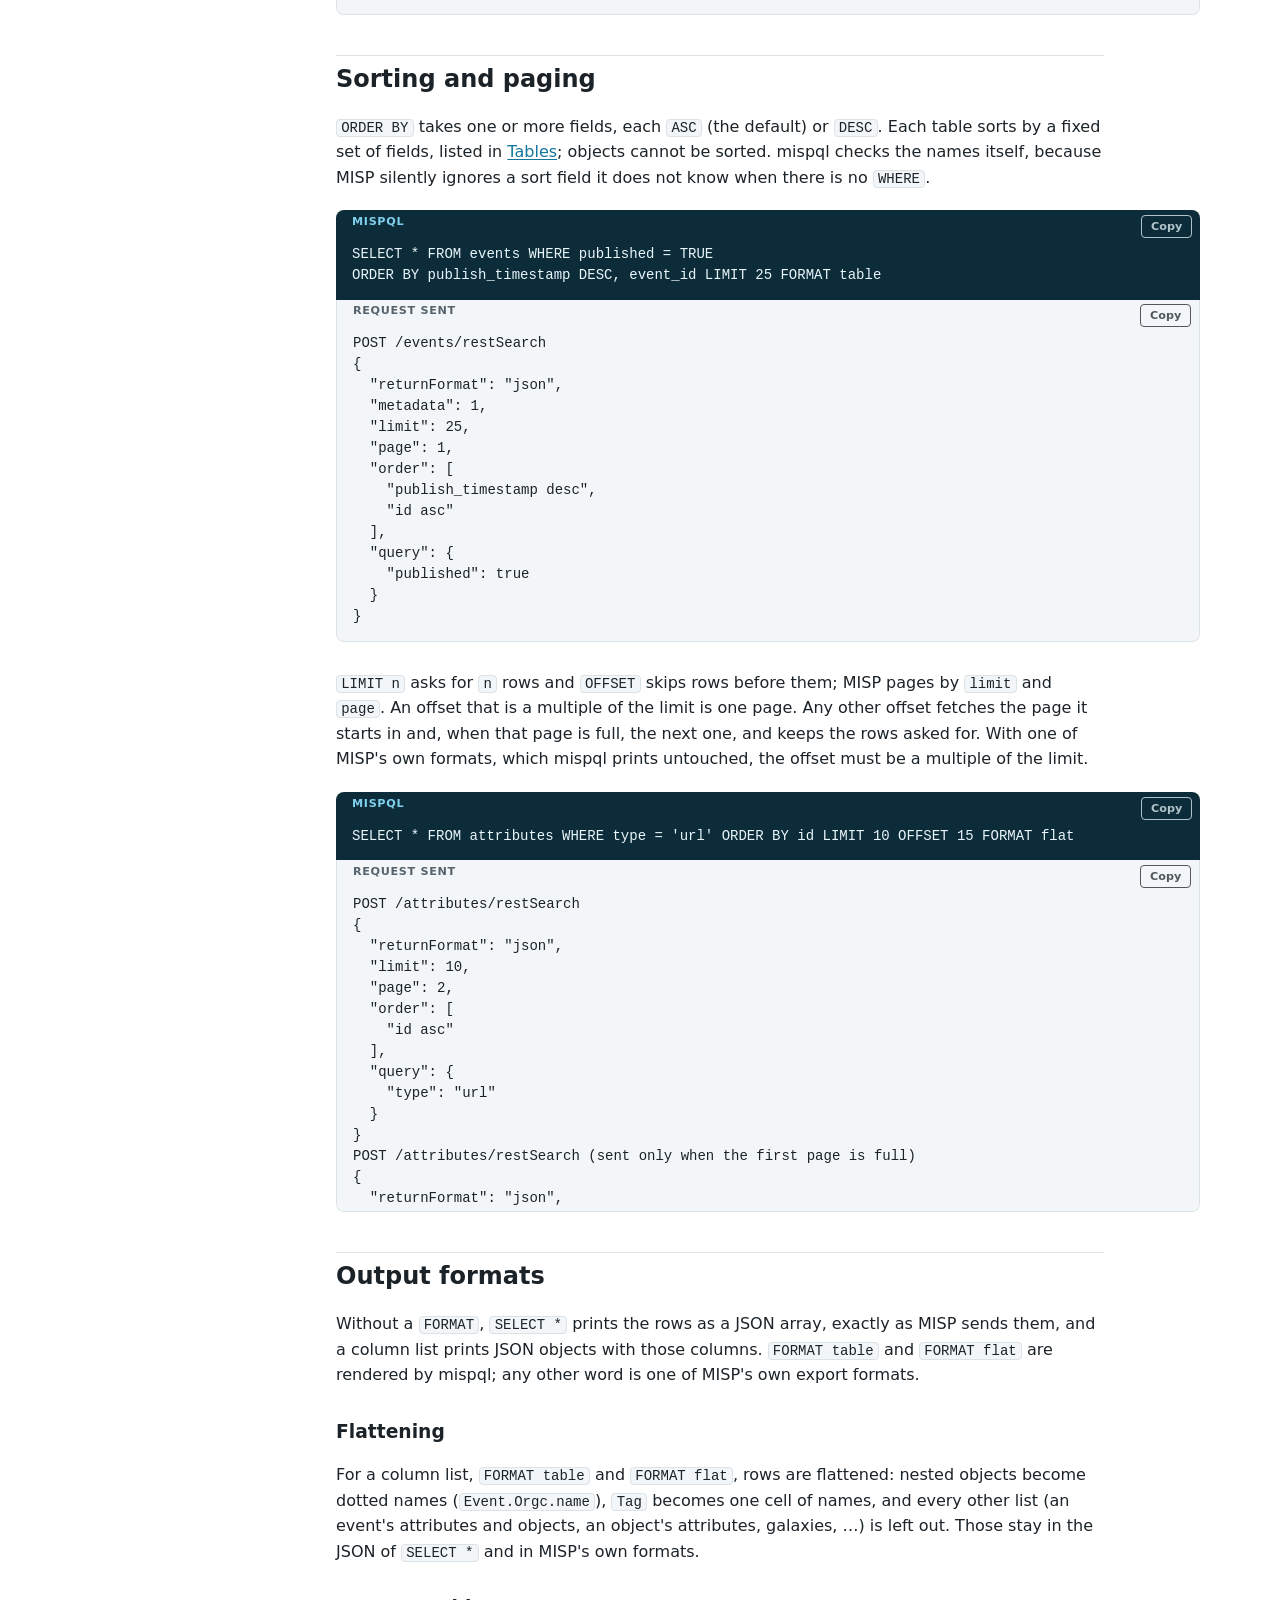
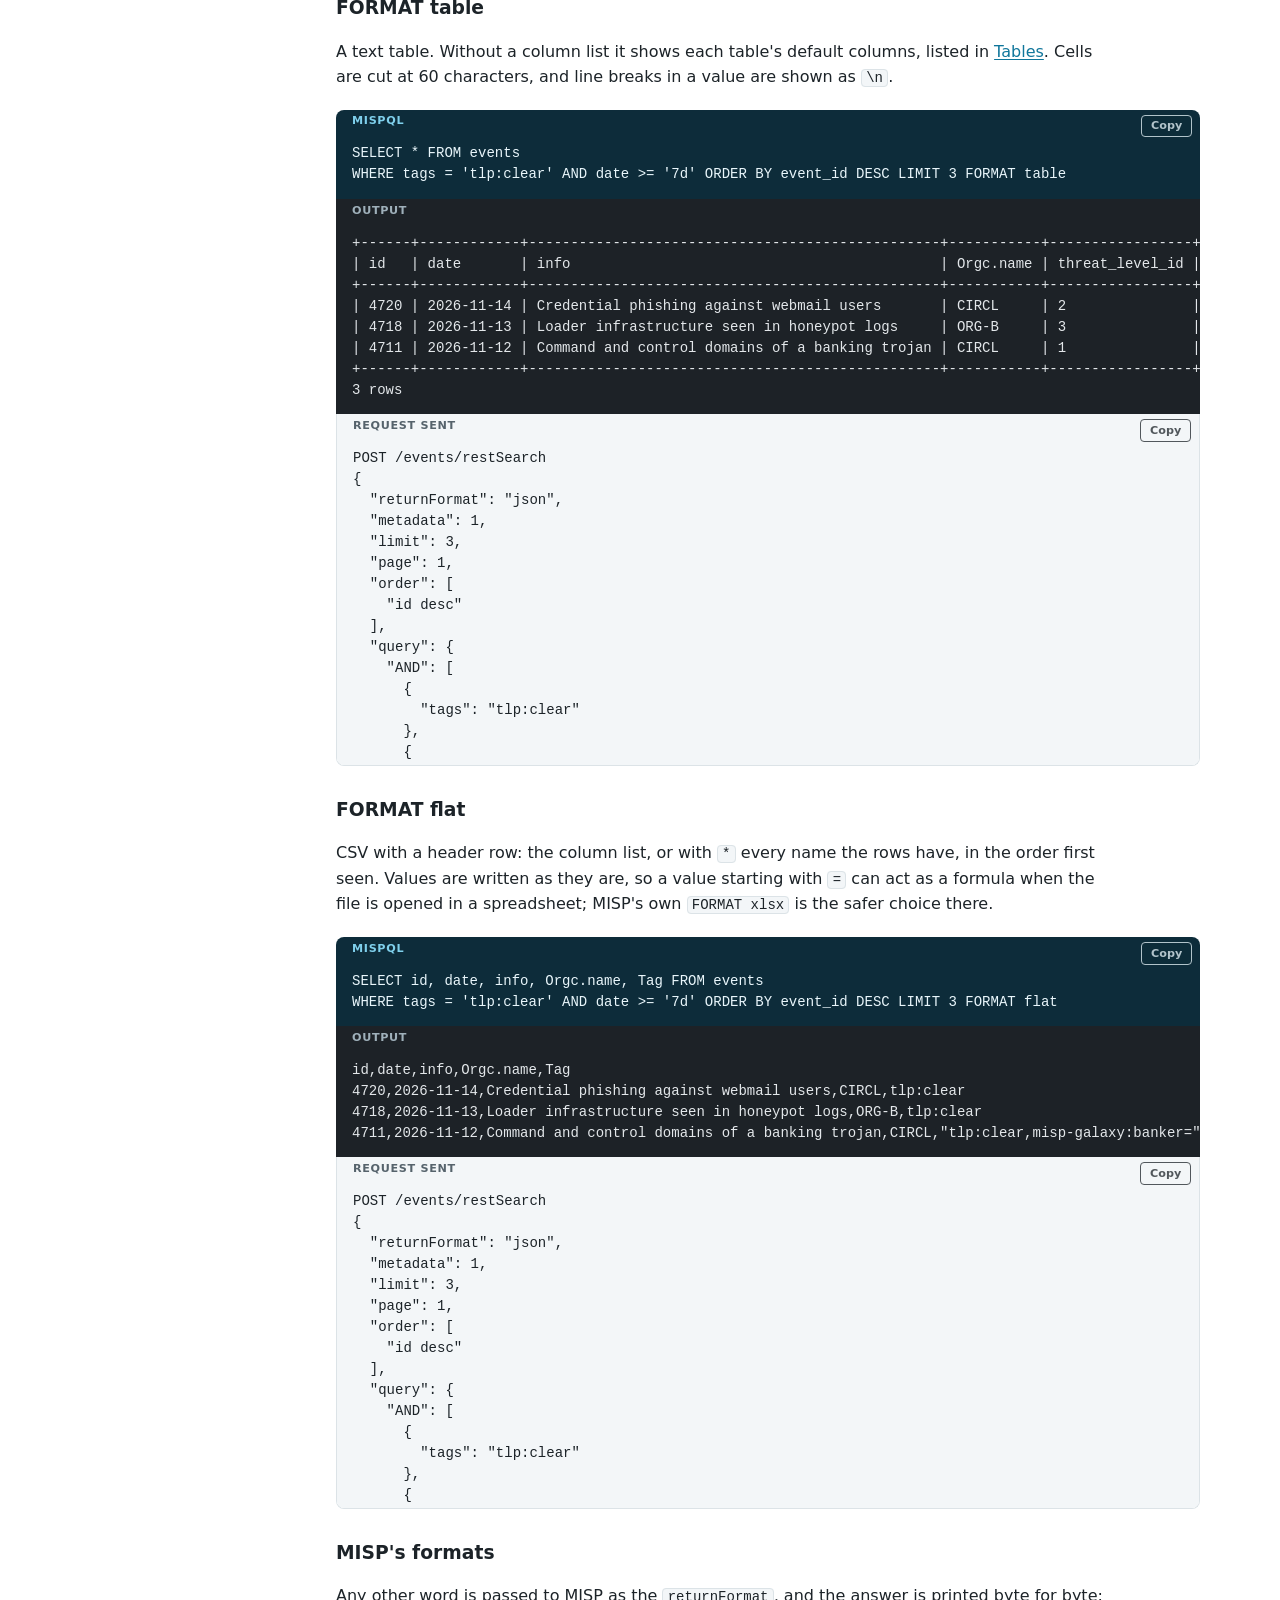
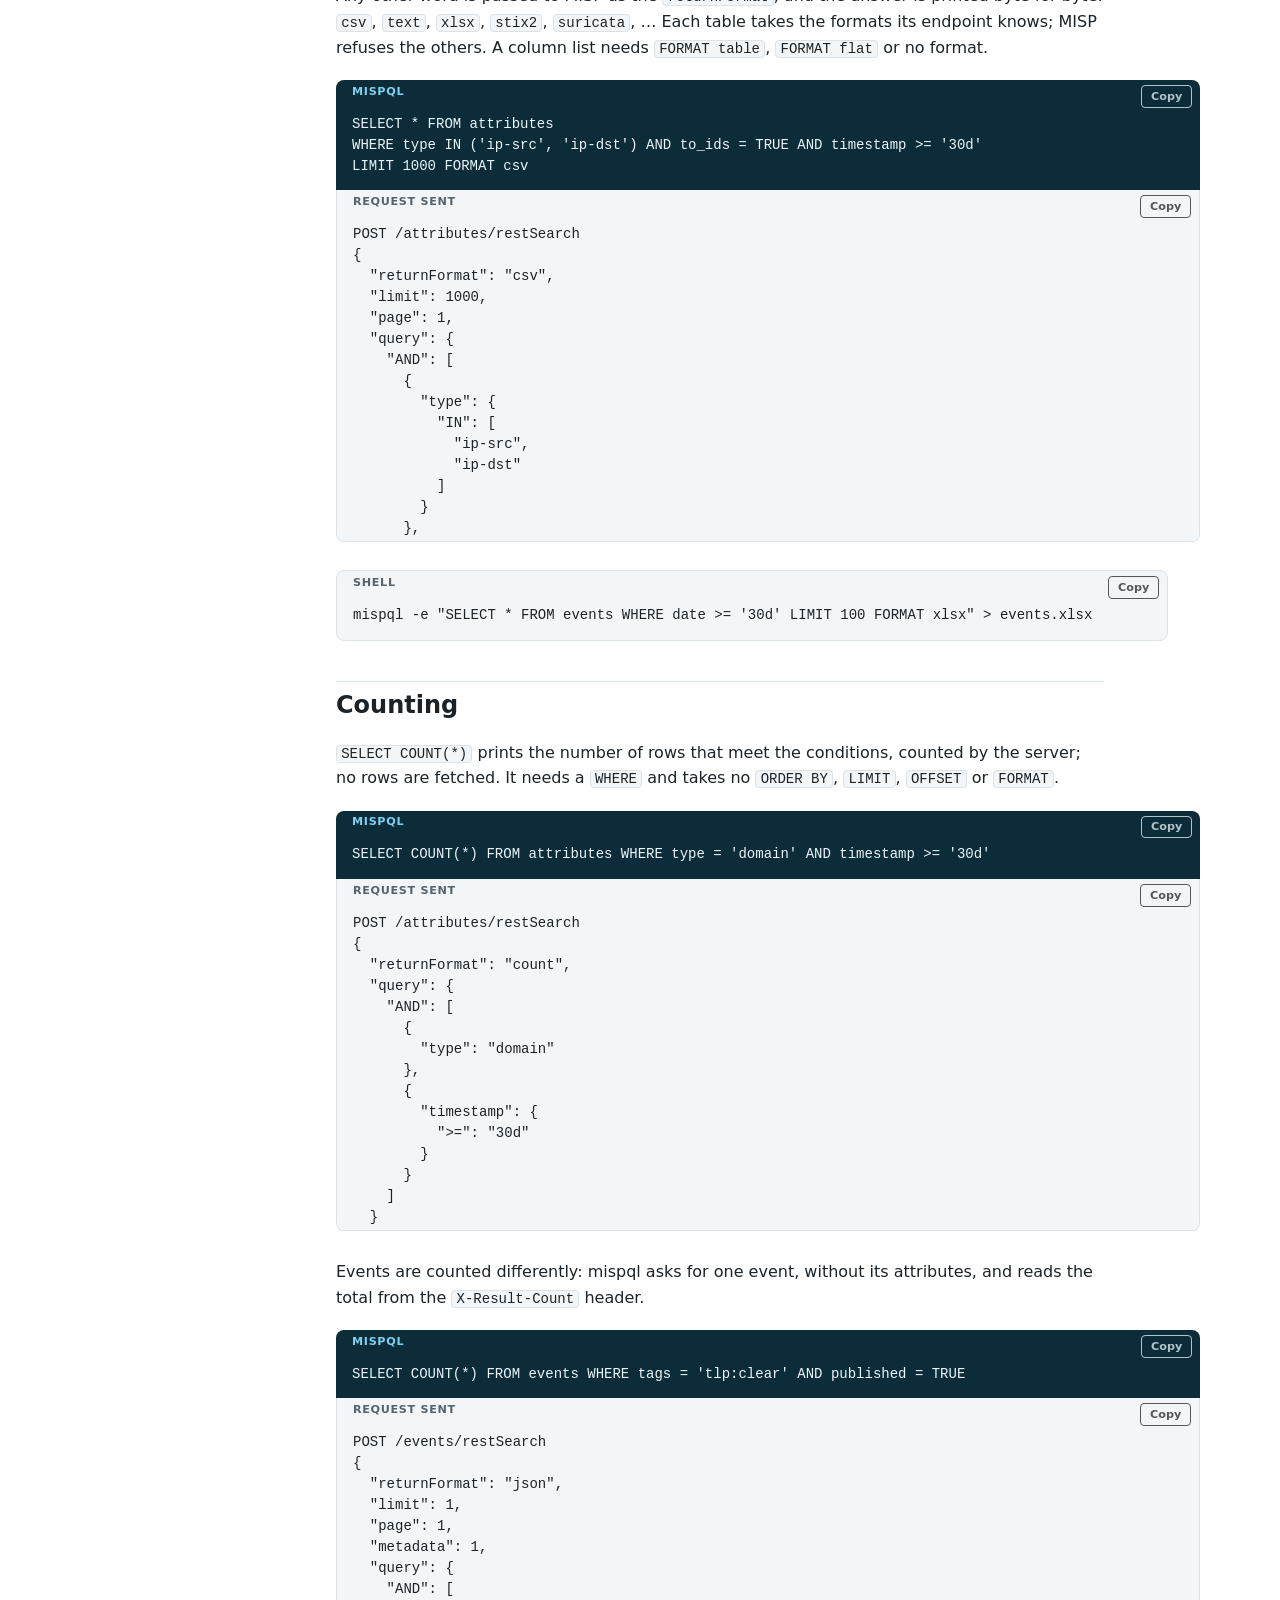
==== commit fff23671: "new: [library] Compile statements and read MISP's replies without sending anything `import mispql` n" ====
--- a/site/guide.html
+++ b/site/guide.html
@@ -103,6 +103,13 @@
   answers 403.</li>
   <li>Python 3.11 or later on the machine running mispql.</li>
 </ul>
+<p>A MISP without complex queries does not refuse a <code>WHERE</code>: it leaves the condition
+out and answers as if there were none, with every row or every event counted. So before the
+first statement with a <code>WHERE</code>, mispql asks MISP whether it runs them
+(<code>GET /attributes/queryDescribe</code>), once per database. When it does not answer with
+its tables, the statement stops with an error and is not sent: a 404 means that MISP does not
+support complex queries, a 403 that the key may not use them or that MISP does not support
+them.</p>
 
 <h3 id="install">Install</h3>
 <p>From a checkout of the mispql repository:</p>
